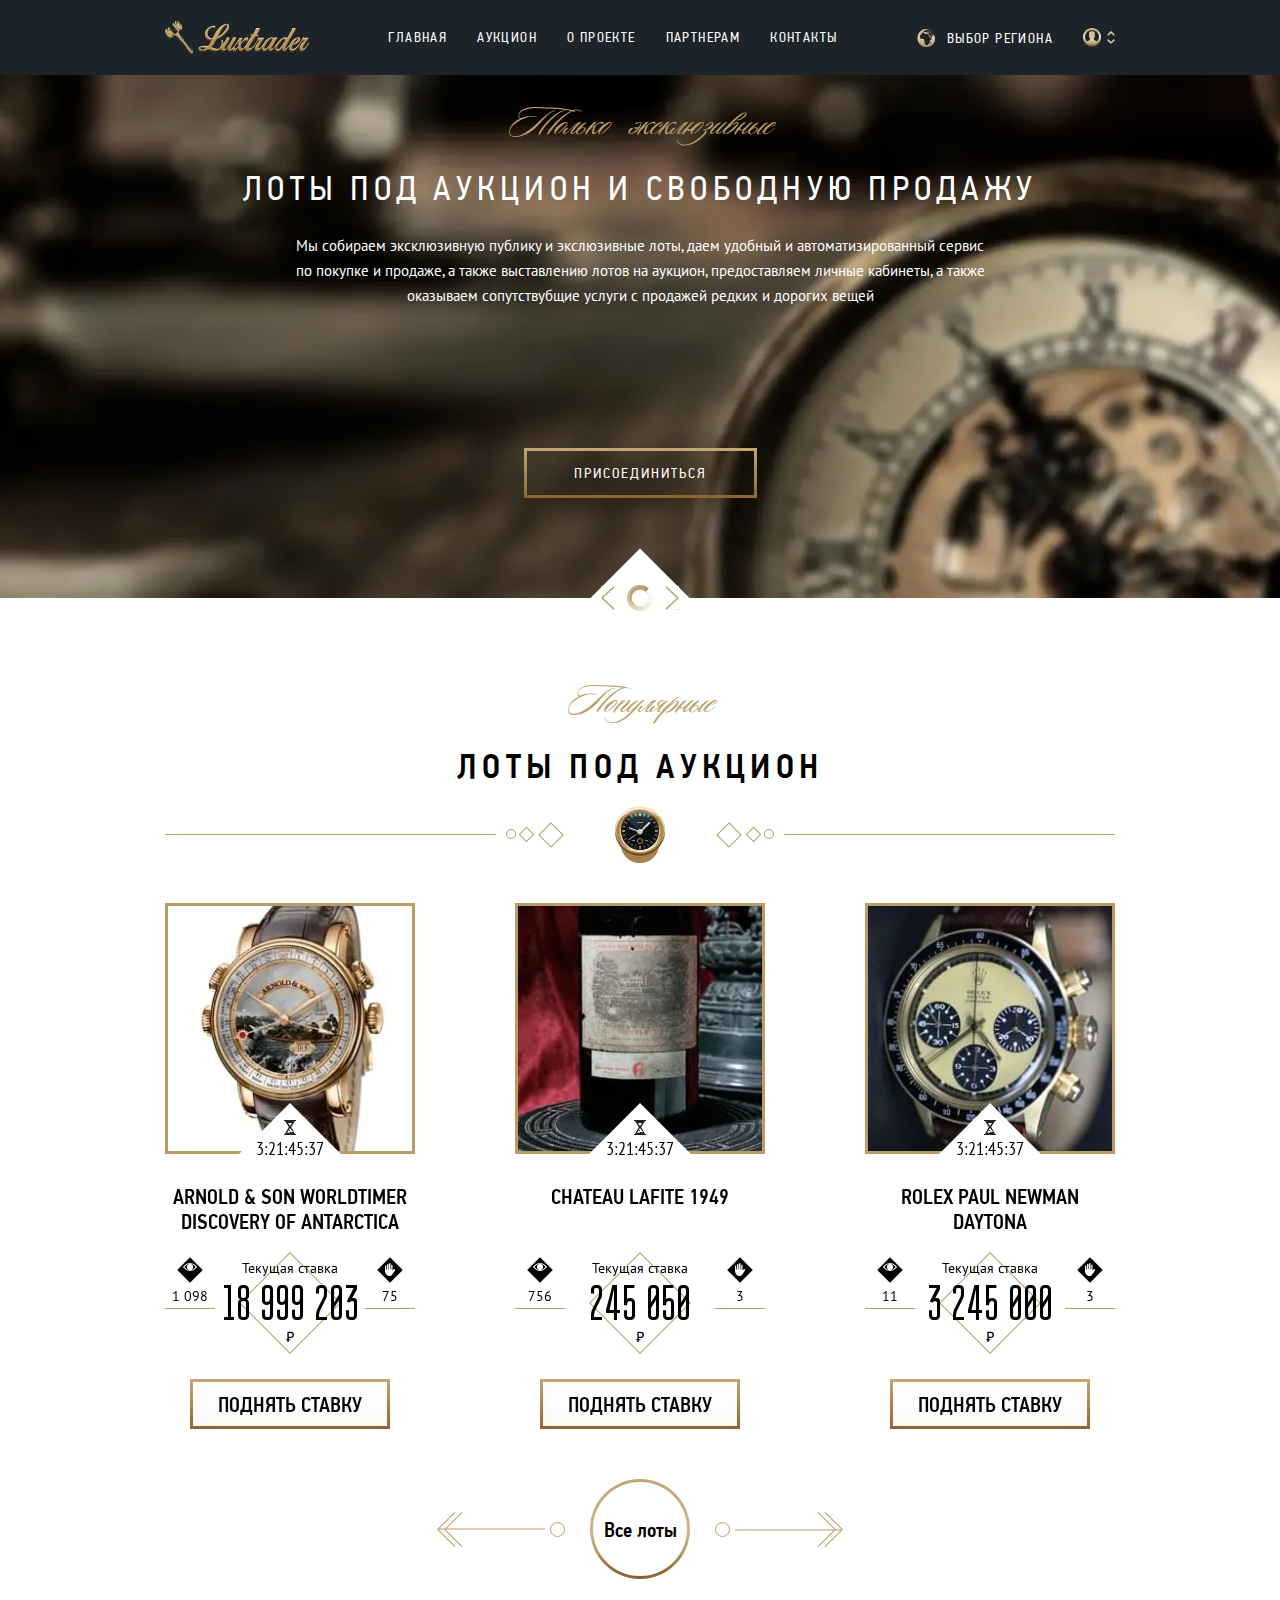
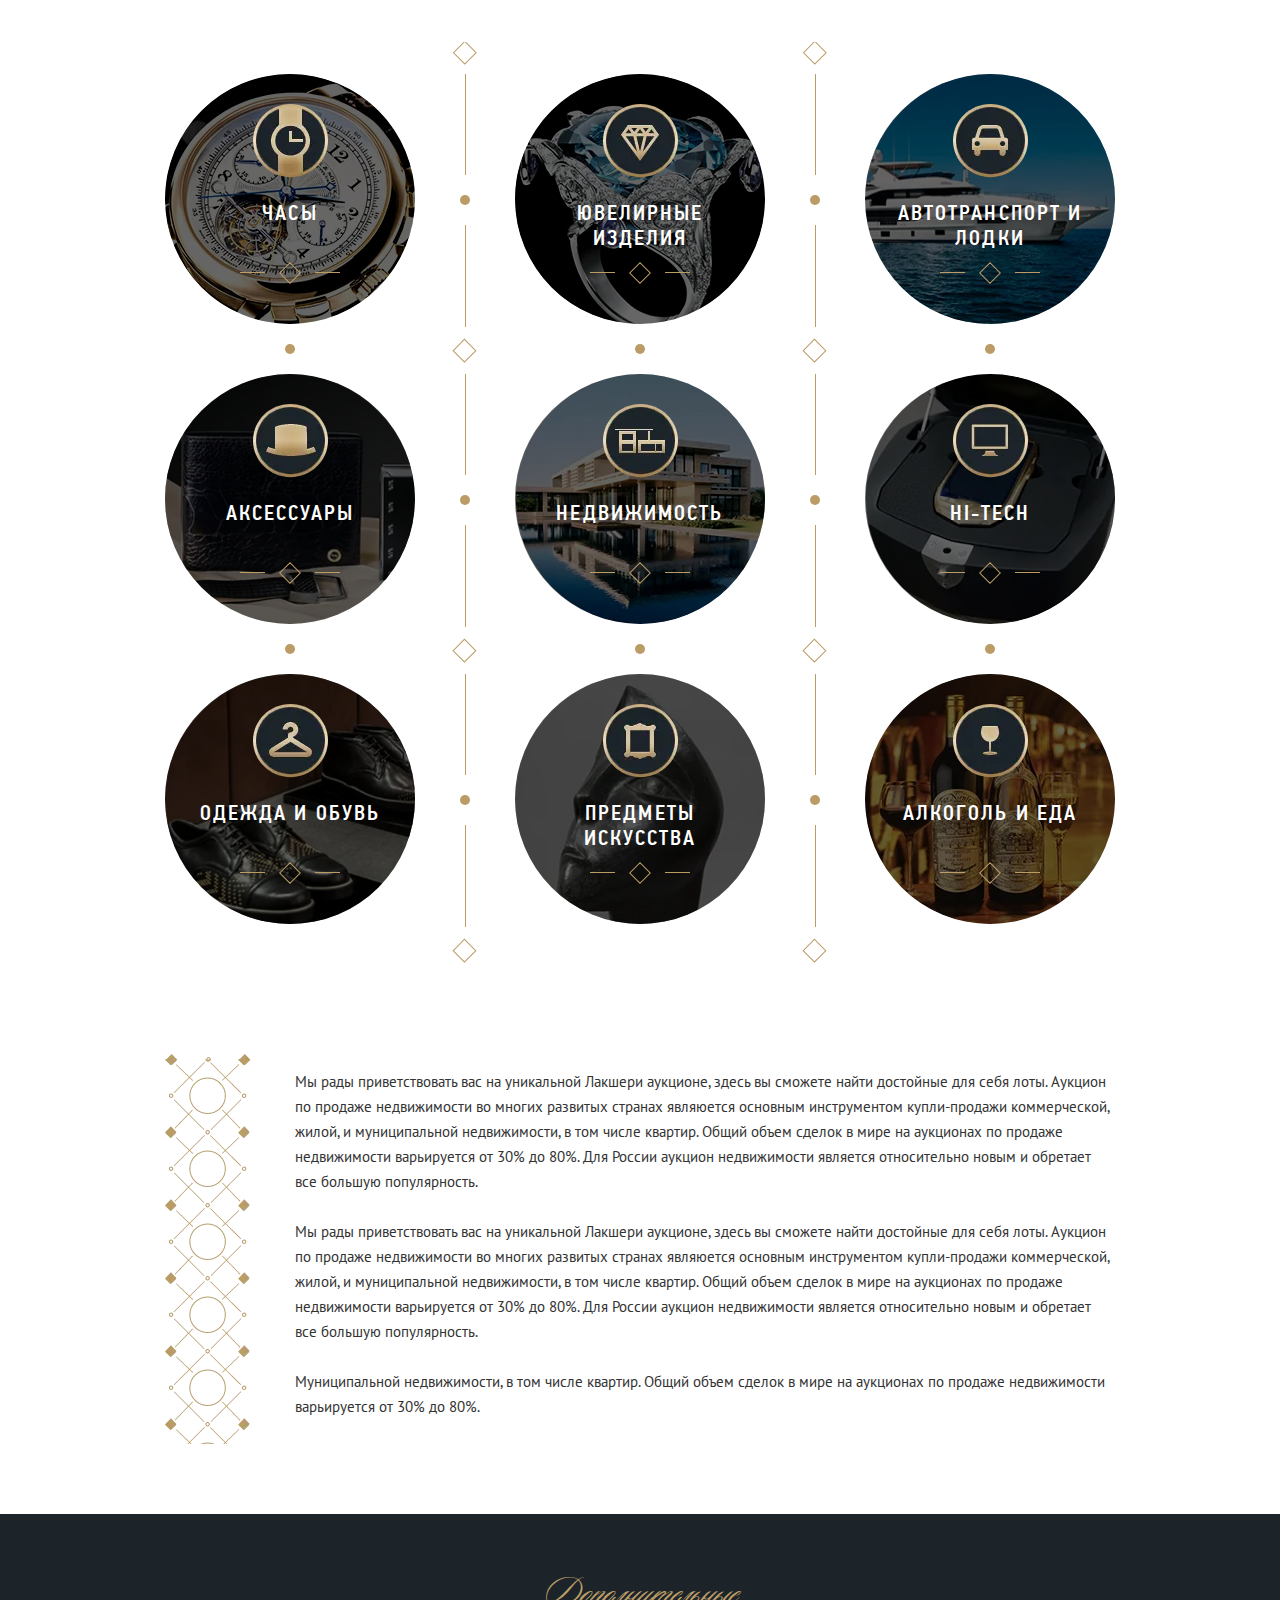
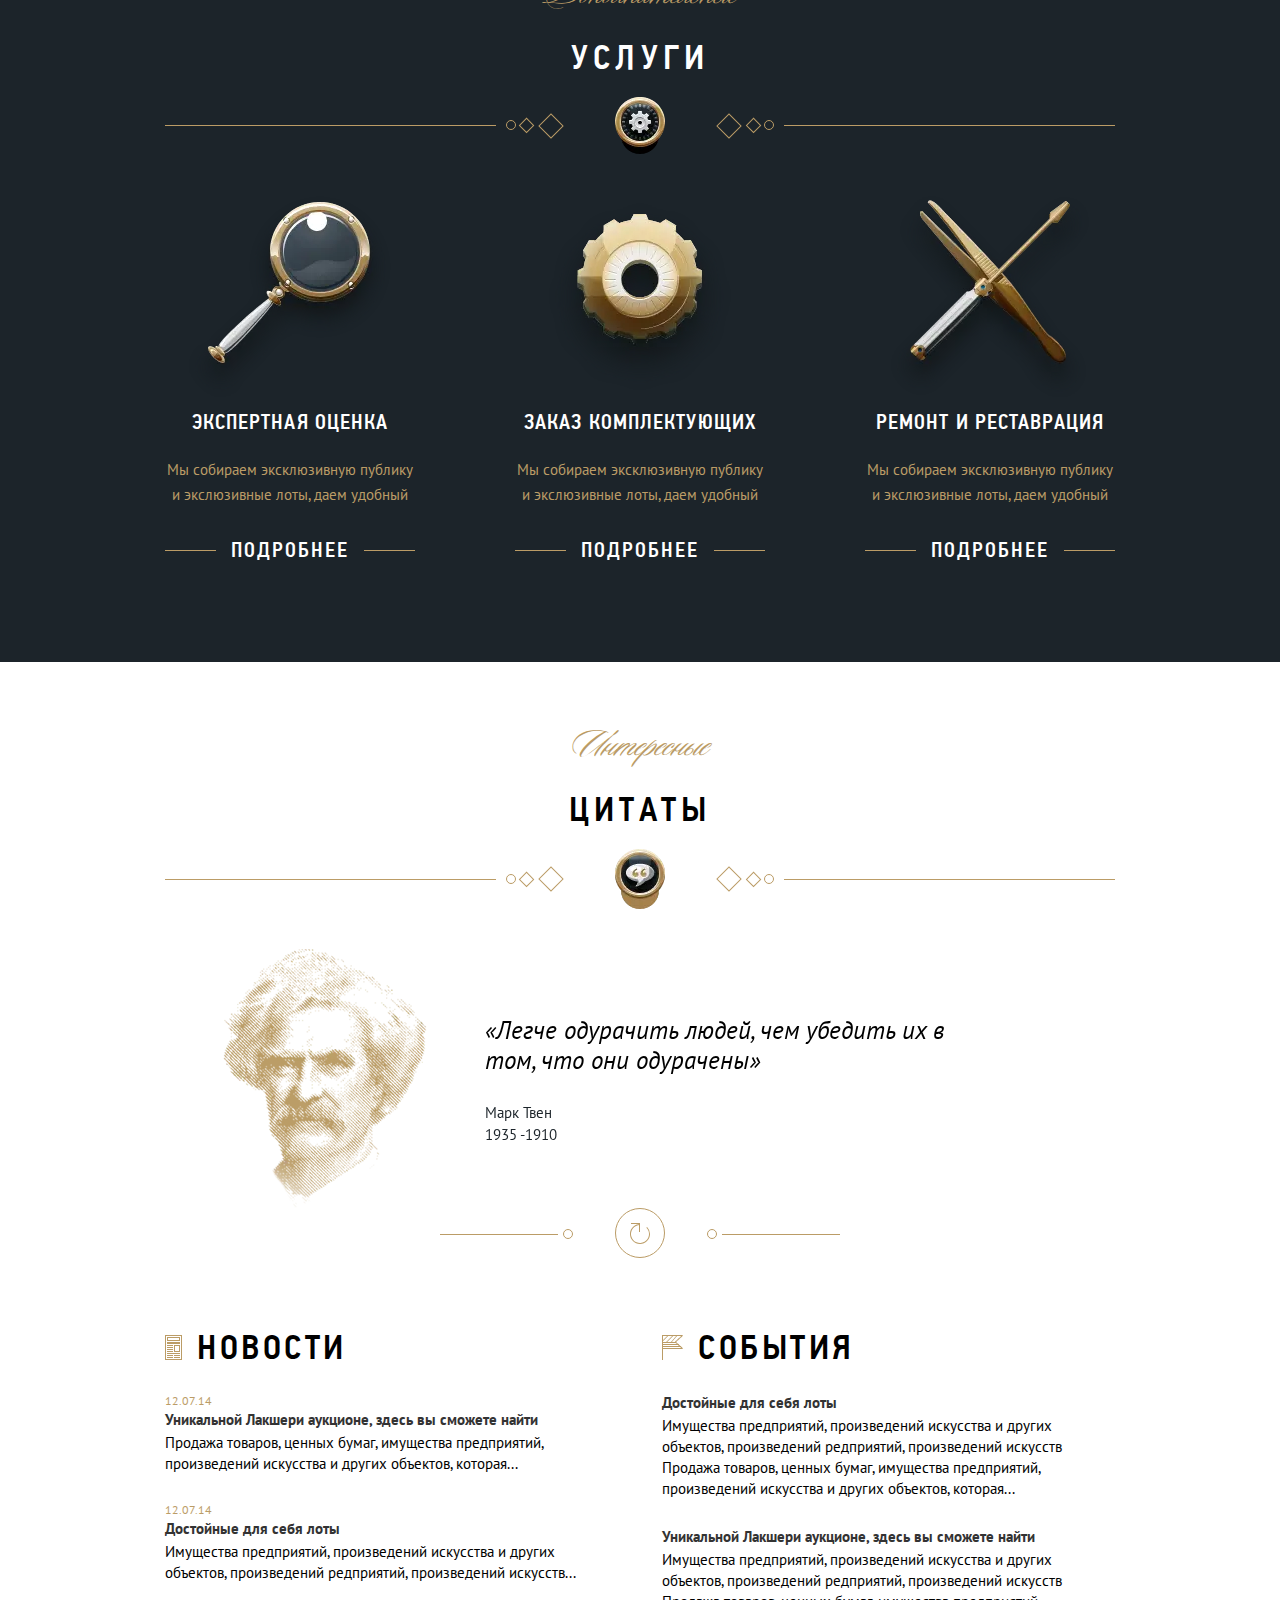
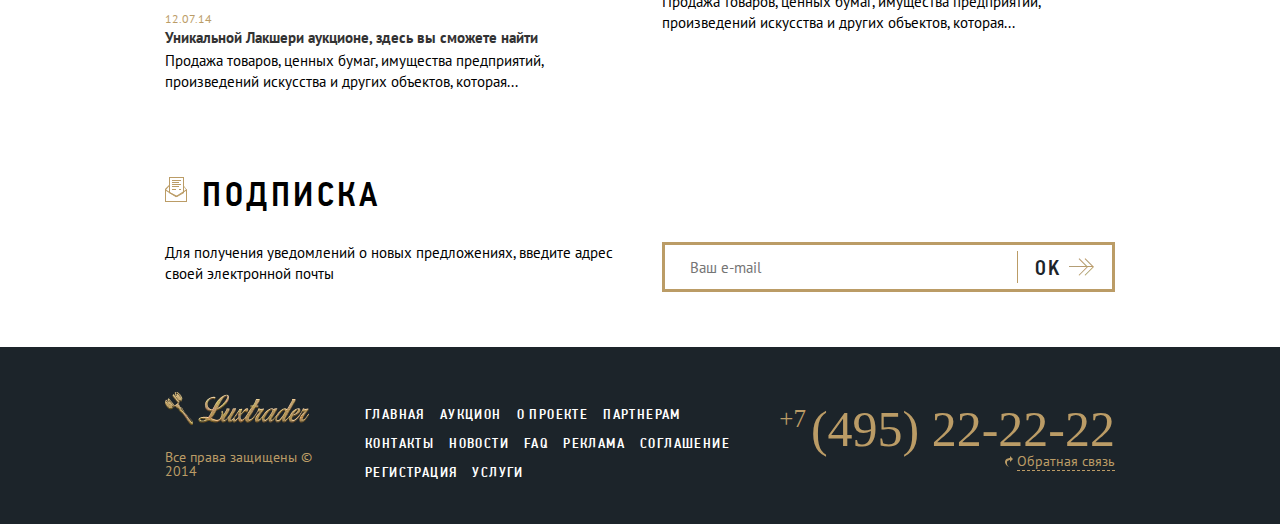
==== home.html @ 33281e50 "first commit" ====
<!DOCTYPE html>
<html lang="ru">

<head>
	<title>LuxTrader-my</title>
	<meta charset="UTF-8">
	<meta name="format-detection" content="telephone=no">
	<!-- <style>body{opacity: 0;}</style> -->
	<link rel="stylesheet" href="css/style.min.css?_v=20221019212742">
	<link rel="shortcut icon" href="favicon.ico">
	<!-- <meta name="robots" content="noindex, nofollow"> -->
	<meta name="viewport" content="width=device-width, initial-scale=1.0">
</head>

<body>
	<div class="wrapper">
		<header class="header">
			<div class="header__container">
				<!--? Заготовка под бургер-->
				<div class="icon-menu">
					<span></span>
					<span></span>
					<span></span>
				</div>
				<a href="#" class="header__logo">
					<picture><source srcset="img/logo.webp" type="image/webp"><img src="img/logo.png" alt="Logo"></picture>
				</a>
				<div class="header__menu menu">
					<!--? Оболочка меню, которая будет открываться по этому бургеру-->
					<nav class="menu__body">
						<ul class="menu__list">
							<li><a href="#page__gallery" data-goto-header data-goto=".page__gallery" class="menu__link ">Главная</a></li>
							<li><a href="#page__lots" data-goto-header data-goto=".page__lots" class="menu__link">Аукцион</a></li>
							<li><a href="#page__categories" data-goto-header data-goto=".page__categories" class="menu__link">О проекте</a></li>
							<li><a href="#page__services" data-goto-header data-goto=".page__services" class="menu__link">Партнерам</a></li>
							<li><a href="#page__quotes" data-goto-header data-goto=".page__quotes" class="menu__link">Контакты</a></li>
						</ul>
					</nav>
				</div>
				<div class="header__actions actions-header">
					<a data-da=".menu__body, 767" class="actions-header__region"><span>Выбор региона</span></a>
					<div class="actions-header__user user-header">
						<div class="user-header__icon"><picture><source srcset="img/icons/user.webp" type="image/webp"><img src="img/icons/user.png" alt="Иконка"></picture></div>
						<ul class="user-header__menu">
							<li>
								<a class="user-header__link user-header__link_1">Выбор региона</a>
							</li>
							<li>
								<a class="user-header__link user-header__link_2">Личный кабинет</a>
							</li>
							<li>
								<a class="user-header__link user-header__link_3">Мои ставки</a>
							</li>
							<li>
								<a class="user-header__link user-header__link_4">Мои лоты</a>
							</li>
						</ul>
					</div>
				</div>
			</div>
		</header>


		<main class="page">

			<section class="page__gallery gallery">
				<div class="gallery__slider swiper">
					<div class="gallery__wrapper swiper-wrapper">
						<div class="gallery__slide swiper-slide">
							<div class="swiper-slide__content">
								<div class="swiper-slide__container">
									<div class="swiper-slide__title title">
										<div class="title__item">Только эксклюзивные</div>
										<h2 class="title__main title__main_w title__main_regular">Лоты под аукцион и
											свободную продажу</h2>
									</div>
									<div class="swiper-slide__text">
										<p>
											Мы собираем эксклюзивную публику и экслюзивные лоты, даем удобный и
											автоматизированный сервис по покупке и продаже, а также выставлению
											лотов на аукцион, предоставляем личные кабинеты, а также оказываем
											сопутствубщие
											услуги с продажей редких и дорогих вещей
										</p>
									</div>
									<a href="" class="swiper-slide__btn btn"><span class="btn__body"><span>Присоединиться</span></span></a>
								</div>
							</div>
							<div class="swiper-slide__image -ibg">
								<picture><source srcset="img/main_slider/01.webp" type="image/webp"><img src="img/main_slider/01.jpg" alt=""></picture>
							</div>
						</div>
						<div class="gallery__slide swiper-slide">
							<div class="swiper-slide__content">
								<div class="swiper-slide__container">
									<div class="swiper-slide__title title">
										<div class="title__item">Только эксклюзивные</div>
										<div class="title__main title__main_w title__main_regular">Лоты под аукцион и
											свободную продажу</div>
									</div>
									<div class="swiper-slide__text">
										<p>
											Мы собираем эксклюзивную публику и экслюзивные лоты, даем удобный и
											автоматизированный сервис по покупке и продаже, а также выставлению
											лотов на аукцион, предоставляем личные кабинеты, а также оказываем
											сопутствубщие
											услуги с продажей редких и дорогих вещей
										</p>
										<p>
											Мы собираем эксклюзивную публику и экслюзивные лоты, даем удобный и
											автоматизированный сервис по покупке и продаже, а также выставлению
											лотов на аукцион, предоставляем личные кабинеты, а также оказываем
											сопутствубщие
											услуги с продажей редких и дорогих вещей
										</p>
									</div>
									<a href="" class="swiper-slide__btn btn"><span class="btn__body"><span>Присоединиться</span></span>
									</a>
								</div>
							</div>
							<div class="swiper-slide__image -ibg">
								<picture><source srcset="img/main_slider/01.webp" type="image/webp"><img src="img/main_slider/01.jpg" alt=""></picture>
							</div>
						</div>
					</div>
				</div>

				<div class="gallery__control control-gallery">
					<div class="control-gallery__arrow control-gallery__arrow_prev"></div>
					<div class="control-gallery__decor">
						<picture>
							<source srcset="img/icons/rotate.webp" type="image/webp">
							<img src="img/icons/rotate.png" alt="">
						</picture>
					</div>
					<div class="control-gallery__arrow control-gallery__arrow_next"></div>
				</div>
			</section>

			<!-- time 13:00  https://www.youtube.com/watch?v=j0dEldPxB1E&t=0s-->
			<section class="page__lots lots">
				<div class="lots__container">
					<div class="lots__header block-header">
						<div class="block-header__title title">
							<div class="title__item">Популярные</div>
							<h2 class="title__main">лоты Под аукцион</h2>
						</div>
						<div class="block-header__decor block-decor">
							<!--? все нижеследующее проще сделать картинками svg. Это как вариант  -->
							<div class="block-decor__items">
								<span></span>
							</div>
							<div class="block-decor__icon">
								<picture>
									<source srcset="img/block-header/01.webp" type="image/webp"><img src="img/block-header/01.png" alt="">
								</picture>
							</div>
							<div class="block-decor__items">
								<span></span>
							</div>
						</div>
					</div>
					<!--? подключение второго слайдера -->
					<!--? time 1:40:00 https://www.youtube.com/watch?v=j0dEldPxB1E&t=0s -->
					<div class="lots__slider slider-lots">
						<div class="slider-lots__slider swiper">
							<div class="slider-lots__wrapper swiper-wrapper">
								<div class="slider-lots__slide swiper-slide">
									<div class="lot">
										<div class="lot__header">
											<a href="#" class="lot__image-ibg">
												<picture><source srcset="img/lots/01.webp" type="image/webp"><img src="img/lots/01.jpg" alt="картинка лота"></picture>
											</a>
											<div class="lot__timer timer-lot">
												<div class="timer-lot__icon">
													<img src="img/icons/timer.svg" alt="песочные часы">
												</div>
												<div class="timer-lot__item">3:21:45:37</div>
											</div>
										</div>
										<a href="" class="lot__title">Arnold & Son Worldtimer discovery of
											antarctica</a>
										<div class="lot__info info-lot">
											<div class="info-lot__statistic">
												<div class="info-lot__icon">
													<picture><source srcset="img/icons/eye.webp" type="image/webp"><img src="img/icons/eye.png" alt="статистика посещений"></picture>
												</div>
												<div class="info-lot__value">1 098</div>
											</div>
											<div class="info-lot__current-bet current-bet-info-lot">
												<div class="current-bet-info-lot__label">Текущая ставка</div>
												<div class="current-bet-info-lot__value">18 999 203</div>
												<div class="current-bet-info-lot__currency">Ꝑ</div>
											</div>
											<div class="info-lot__statistic">
												<div class="info-lot__icon">
													<picture><source srcset="img/icons/hand.webp" type="image/webp"><img src="img/icons/hand.png" alt="статистика лайков"></picture>
												</div>
												<div class="info-lot__value">75</div>
											</div>
										</div>
										<a href="" class="lot__btn btn btn_big">
											<span class="btn__body"><span>ПОДНЯТЬ СТАВКУ</span></span>
										</a>
									</div>
								</div>
								<div class="slider-lots__slide swiper-slide">
									<div class="lot">
										<div class="lot__header">
											<a href="#" class="lot__image-ibg">
												<picture><source srcset="img/lots/02.webp" type="image/webp"><img src="img/lots/02.jpg" alt="картинка лота"></picture>
											</a>
											<div class="lot__timer timer-lot">
												<div class="timer-lot__icon">
													<img src="img/icons/timer.svg" alt="песочные часы">
												</div>
												<div class="timer-lot__item">3:21:45:37</div>
											</div>
										</div>
										<a href="" class="lot__title">Chateau Lafite 1949</a>
										<div class="lot__info info-lot">
											<div class="info-lot__statistic">
												<div class="info-lot__icon">
													<picture><source srcset="img/icons/eye.webp" type="image/webp"><img src="img/icons/eye.png" alt="статистика посещений"></picture>
												</div>
												<div class="info-lot__value">756</div>
											</div>
											<div class="info-lot__current-bet current-bet-info-lot">
												<div class="current-bet-info-lot__label">Текущая ставка</div>
												<div class="current-bet-info-lot__value">245 050</div>
												<div class="current-bet-info-lot__currency">Ꝑ</div>
											</div>
											<div class="info-lot__statistic">
												<div class="info-lot__icon">
													<picture><source srcset="img/icons/hand.webp" type="image/webp"><img src="img/icons/hand.png" alt="статистика лайков"></picture>
												</div>
												<div class="info-lot__value">3</div>
											</div>
										</div>
										<a href="" class="lot__btn btn btn_big">
											<span class="btn__body"><span>ПОДНЯТЬ СТАВКУ</span></span>
										</a>
									</div>
								</div>
								<div class="slider-lots__slide swiper-slide">
									<div class="lot">
										<div class="lot__header">
											<a href="#" class="lot__image-ibg">
												<picture><source srcset="img/lots/03.webp" type="image/webp"><img src="img/lots/03.jpg" alt="картинка лота"></picture>
											</a>
											<div class="lot__timer timer-lot">
												<div class="timer-lot__icon">
													<img src="img/icons/timer.svg" alt="песочные часы">
												</div>
												<div class="timer-lot__item">3:21:45:37</div>
											</div>
										</div>
										<a href="" class="lot__title">Rolex Paul Newman Daytona</a>
										<div class="lot__info info-lot">
											<div class="info-lot__statistic">
												<div class="info-lot__icon">
													<picture><source srcset="img/icons/eye.webp" type="image/webp"><img src="img/icons/eye.png" alt="статистика посещений"></picture>
												</div>
												<div class="info-lot__value">11</div>
											</div>
											<div class="info-lot__current-bet current-bet-info-lot">
												<div class="current-bet-info-lot__label">Текущая ставка</div>
												<div class="current-bet-info-lot__value">3 245 000</div>
												<div class="current-bet-info-lot__currency">Ꝑ</div>
											</div>
											<div class="info-lot__statistic">
												<div class="info-lot__icon">
													<picture><source srcset="img/icons/hand.webp" type="image/webp"><img src="img/icons/hand.png" alt="статистика лайков"></picture>
												</div>
												<div class="info-lot__value">3</div>
											</div>
										</div>
										<a href="" class="lot__btn btn btn_big">
											<span class="btn__body"><span>ПОДНЯТЬ СТАВКУ</span></span>
										</a>
									</div>
								</div>
							</div>
						</div>

						<div class="slider-lots__control control-slider-lots">
							<div class="control-slider-lots__arrow control-slider-lots__arrow_prev">
								<span></span>
							</div>
							<a href="" class="control-slider-lots__link">Все лоты</a>
							<div class="control-slider-lots__arrow control-slider-lots__arrow_next">
								<span></span>
							</div>
						</div>
					</div>
				</div>
			</section>

			<section class="page__categories categories">
				<div class="categories__items">
					<div class="categories__container">
						<div class="categories__row">
							<div class="categories__column">
								<div class="categories__item item">
									<a href="" class="item__link"></a>
									<div class="item__icon">
										<picture><source srcset="img/categories/icons/01.webp" type="image/webp"><img src="img/categories/icons/01.png" alt=""></picture>
									</div>
									<div class="item__title">Часы</div>
									<div class="item__deco">
										<img src="img/categories/decor_mini.svg" alt="">
									</div>
									<div class="item__bg-ibg">
										<picture><source srcset="img/categories/01.webp" type="image/webp"><img src="img/categories/01.png" alt=""></picture>
									</div>
								</div>
								<div class="categories__decor"><span></span></div>
							</div>
							<div class="categories__column">
								<div class="categories__item item">
									<a href="" class="item__link"></a>
									<div class="item__icon">
										<picture><source srcset="img/categories/icons/02.webp" type="image/webp"><img src="img/categories/icons/02.png" alt=""></picture>
									</div>
									<div class="item__title">Ювелирные Изделия</div>
									<div class="item__deco">
										<img src="img/categories/decor_mini.svg" alt="">
									</div>
									<div class="item__bg-ibg">
										<picture><source srcset="img/categories/02.webp" type="image/webp"><img src="img/categories/02.png" alt=""></picture>
									</div>
								</div>
								<div class="categories__decor"><span></span></div>
							</div>
							<div class="categories__column">
								<div class="categories__item item">
									<a href="" class="item__link"></a>
									<div class="item__icon">
										<picture><source srcset="img/categories/icons/03.webp" type="image/webp"><img src="img/categories/icons/03.png" alt=""></picture>
									</div>
									<div class="item__title">Автотранспорт и лодки</div>
									<div class="item__deco">
										<img src="img/categories/decor_mini.svg" alt="">
									</div>
									<div class="item__bg-ibg">
										<picture><source srcset="img/categories/03.webp" type="image/webp"><img src="img/categories/03.png" alt=""></picture>
									</div>
								</div>
								<div class="categories__decor"><span></span></div>
							</div>
							<div class="categories__column">
								<div class="categories__item item">
									<a href="" class="item__link"></a>
									<div class="item__icon">
										<picture><source srcset="img/categories/icons/04.webp" type="image/webp"><img src="img/categories/icons/04.png" alt=""></picture>
									</div>
									<div class="item__title">Аксессуары</div>
									<div class="item__deco">
										<img src="img/categories/decor_mini.svg" alt="">
									</div>
									<div class="item__bg-ibg">
										<picture><source srcset="img/categories/04.webp" type="image/webp"><img src="img/categories/04.png" alt=""></picture>
									</div>
								</div>
								<div class="categories__decor"><span></span></div>
							</div>
							<div class="categories__column">
								<div class="categories__item item">
									<a href="" class="item__link"></a>
									<div class="item__icon">
										<picture><source srcset="img/categories/icons/05.webp" type="image/webp"><img src="img/categories/icons/05.png" alt=""></picture>
									</div>
									<div class="item__title">Недвижимость</div>
									<div class="item__deco">
										<img src="img/categories/decor_mini.svg" alt="">
									</div>
									<div class="item__bg-ibg">
										<picture><source srcset="img/categories/05.webp" type="image/webp"><img src="img/categories/05.png" alt=""></picture>
									</div>
								</div>
								<div class="categories__decor"><span></span></div>
							</div>
							<div class="categories__column">
								<div class="categories__item item">
									<a href="" class="item__link"></a>
									<div class="item__icon">
										<picture><source srcset="img/categories/icons/06.webp" type="image/webp"><img src="img/categories/icons/06.png" alt=""></picture>
									</div>
									<div class="item__title">Hi-Tech</div>
									<div class="item__deco">
										<img src="img/categories/decor_mini.svg" alt="">
									</div>
									<div class="item__bg-ibg">
										<picture><source srcset="img/categories/06.webp" type="image/webp"><img src="img/categories/06.png" alt=""></picture>
									</div>
								</div>
								<div class="categories__decor"><span></span></div>
							</div>
							<div class="categories__column">
								<div class="categories__item item">
									<a href="" class="item__link"></a>
									<div class="item__icon">
										<picture><source srcset="img/categories/icons/07.webp" type="image/webp"><img src="img/categories/icons/07.png" alt=""></picture>
									</div>
									<div class="item__title">Одежда и обувь</div>
									<div class="item__deco">
										<img src="img/categories/decor_mini.svg" alt="">
									</div>
									<div class="item__bg-ibg">
										<picture><source srcset="img/categories/07.webp" type="image/webp"><img src="img/categories/07.png" alt=""></picture>
									</div>
								</div>
								<div class="categories__decor"><span></span></div>
							</div>
							<div class="categories__column">
								<div class="categories__item item">
									<a href="" class="item__link"></a>
									<div class="item__icon">
										<picture><source srcset="img/categories/icons/08.webp" type="image/webp"><img src="img/categories/icons/08.png" alt=""></picture>
									</div>
									<div class="item__title">Предметы искусства</div>
									<div class="item__deco">
										<img src="img/categories/decor_mini.svg" alt="">
									</div>
									<div class="item__bg-ibg">
										<picture><source srcset="img/categories/08.webp" type="image/webp"><img src="img/categories/08.png" alt=""></picture>
									</div>
								</div>
								<div class="categories__decor"><span></span></div>
							</div>
							<div class="categories__column">
								<div class="categories__item item">
									<a href="" class="item__link"></a>
									<div class="item__icon">
										<picture><source srcset="img/categories/icons/09.webp" type="image/webp"><img src="img/categories/icons/09.png" alt=""></picture>
									</div>
									<div class="item__title">Алкоголь и еда</div>
									<div class="item__deco">
										<img src="img/categories/decor_mini.svg" alt="">
									</div>
									<div class="item__bg-ibg">
										<picture><source srcset="img/categories/09.webp" type="image/webp"><img src="img/categories/09.png" alt=""></picture>
									</div>
								</div>
								<div class="categories__decor"><span></span></div>
							</div>
						</div>
					</div>
				</div>
				<div class="categories__text text-categories">
					<div class="text-categories__container">
						<div class="text-categories__body">
							<p>Мы рады приветствовать вас на уникальной Лакшери аукционе, здесь вы сможете найти
								достойные для себя лоты. Аукцион по продаже недвижимости во многих развитых странах
								являюется основным инструментом купли-продажи коммерческой, жилой, и муниципальной
								недвижимости, в том числе квартир. Общий объем сделок в мире на аукционах по продаже
								недвижимости варьируется от 30% до 80%. Для России аукцион недвижимости является
								относительно новым и обретает все большую популярность.</p>
							<p>Мы рады приветствовать вас на уникальной Лакшери аукционе, здесь вы сможете найти
								достойные для себя лоты. Аукцион по продаже недвижимости во многих развитых странах
								являюется основным инструментом купли-продажи коммерческой, жилой, и муниципальной
								недвижимости, в том числе квартир. Общий объем сделок в мире на аукционах по продаже
								недвижимости варьируется от 30% до 80%. Для России аукцион недвижимости является
								относительно новым и обретает все большую популярность.</p>
							<p>Муниципальной недвижимости, в том числе квартир. Общий объем сделок в мире на аукционах
								по продаже недвижимости варьируется от 30% до 80%.</p>


							<!-- <p>Мы рады приветствовать вас на уникальной Лакшери аукционе, здесь вы сможете найти
								достойные для себя лоты. Аукцион по продаже недвижимости во многих развитых странах
								являюется основным инструментом купли-продажи коммерческой, жилой, и муниципальной
								недвижимости, в том числе квартир. Общий объем сделок в мире на аукционах по продаже
								недвижимости варьируется от 30% до 80%. Для России аукцион недвижимости является
								относительно новым и обретает все большую популярность.</p>
							<p>Мы рады приветствовать вас на уникальной Лакшери аукционе, здесь вы сможете найти
								достойные для себя лоты. Аукцион по продаже недвижимости во многих развитых странах
								являюется основным инструментом купли-продажи коммерческой, жилой, и муниципальной
								недвижимости, в том числе квартир. Общий объем сделок в мире на аукционах по продаже
								недвижимости варьируется от 30% до 80%. Для России аукцион недвижимости является
								относительно новым и обретает все большую популярность.</p>
							<p>Муниципальной недвижимости, в том числе квартир. Общий объем сделок в мире на аукционах
								по продаже недвижимости варьируется от 30% до 80%.</p> -->
							<!-- 
							<p>Мы рады приветствовать вас на уникальной Лакшери аукционе, здесь вы сможете найти
								достойные для себя лоты. Аукцион по продаже недвижимости во многих развитых странах
								являюется основным инструментом купли-продажи коммерческой, жилой, и муниципальной
								недвижимости, в том числе квартир. Общий объем сделок в мире на аукционах по продаже
								недвижимости варьируется от 30% до 80%. Для России аукцион недвижимости является
								относительно новым и обретает все большую популярность.</p>
							<p>Мы рады приветствовать вас на уникальной Лакшери аукционе, здесь вы сможете найти
								достойные для себя лоты. Аукцион по продаже недвижимости во многих развитых странах
								являюется основным инструментом купли-продажи коммерческой, жилой, и муниципальной
								недвижимости, в том числе квартир. Общий объем сделок в мире на аукционах по продаже
								недвижимости варьируется от 30% до 80%. Для России аукцион недвижимости является
								относительно новым и обретает все большую популярность.</p>
							<p>Муниципальной недвижимости, в том числе квартир. Общий объем сделок в мире на аукционах
								по продаже недвижимости варьируется от 30% до 80%.</p>
							<p>Мы рады приветствовать вас на уникальной Лакшери аукционе, здесь вы сможете найти
								достойные для себя лоты. Аукцион по продаже недвижимости во многих развитых странах
								являюется основным инструментом купли-продажи коммерческой, жилой, и муниципальной
								недвижимости, в том числе квартир. Общий объем сделок в мире на аукционах по продаже
								недвижимости варьируется от 30% до 80%. Для России аукцион недвижимости является
								относительно новым и обретает все большую популярность.</p>
							<p>Мы рады приветствовать вас на уникальной Лакшери аукционе, здесь вы сможете найти
								достойные для себя лоты. Аукцион по продаже недвижимости во многих развитых странах
								являюется основным инструментом купли-продажи коммерческой, жилой, и муниципальной
								недвижимости, в том числе квартир. Общий объем сделок в мире на аукционах по продаже
								недвижимости варьируется от 30% до 80%. Для России аукцион недвижимости является
								относительно новым и обретает все большую популярность.</p>
							<p>Муниципальной недвижимости, в том числе квартир. Общий объем сделок в мире на аукционах
								по продаже недвижимости варьируется от 30% до 80%.</p> -->
						</div>
					</div>
				</div>
			</section>

			<section class="page__services services">
				<div class="services__container">
					<div class="services__header block-header">
						<div class="block-header__title title">
							<div class="title__item">Дополнительные</div>
							<h2 class="title__main title__main_w">услуги</h2>
						</div>
						<div class="block-header__decor block-decor">
							<div class="block-decor__items">
								<span></span>
							</div>
							<div class="block-decor__icon">
								<picture><source srcset="img/block-header/02.webp" type="image/webp"><img src="img/block-header/02.png" alt=""></picture>
							</div>
							<div class="block-decor__items">
								<span></span>
							</div>
						</div>
					</div>
					<div class="services__row">
						<div class="services__column">
							<div class="services__item service">
								<a href="" class="service__image">
									<picture><source srcset="img/services/01.webp" type="image/webp"><img src="img/services/01.png" alt=""></picture>
								</a>
								<a href="" class="service__title">Экспертная оценка</a>
								<div class="service__text">Мы собираем эксклюзивную публику и экслюзивные лоты, даем
									удобный</div>
								<a href="" class="service__btn"><span>Подробнее</span></a>
							</div>
						</div>
						<div class="services__column">
							<div class="services__item service">
								<a href="" class="service__image">
									<picture><source srcset="img/services/02.webp" type="image/webp"><img src="img/services/02.png" alt=""></picture>
								</a>
								<a href="" class="service__title">заказ комплектующих</a>
								<div class="service__text">Мы собираем эксклюзивную публику и экслюзивные лоты, даем
									удобный</div>
								<a href="" class="service__btn"><span>Подробнее</span></a>
							</div>
						</div>
						<div class="services__column">
							<div class="services__item service">
								<a href="" class="service__image">
									<picture><source srcset="img/services/03.webp" type="image/webp"><img src="img/services/03.png" alt=""></picture>
								</a>
								<a href="" class="service__title">ремонт и реставрациЯ</a>
								<div class="service__text">Мы собираем эксклюзивную публику и экслюзивные лоты, даем
									удобный</div>
								<a href="" class="service__btn"><span>Подробнее</span></a>
							</div>
						</div>
					</div>
				</div>
			</section>

			<section class="page__quotes quotes">
				<div class="quotes__container">
					<div class="services__header block-header">
						<div class="block-header__title title">
							<div class="title__item">Интересные</div>
							<h2 class="title__main">ЦитатЫ</h2>
						</div>
						<div class="block-header__decor block-decor">
							<div class="block-decor__items">
								<span></span>
							</div>
							<div class="block-decor__icon">
								<picture><source srcset="img/block-header/03.webp" type="image/webp"><img src="img/block-header/03.png" alt=""></picture>
							</div>
							<div class="block-decor__items">
								<span></span>
							</div>
						</div>
					</div>
					<div class="quotes__slider slider-quotes">
						<div class="slider-quotes__slider swiper">
							<div class="slider-quotes__wrapper swiper-wrapper">
								<div class="slider-quotes__slide swiper-slide">
									<div class="slider-quotes__image">
										<picture><source srcset="img/quotes/mark.webp" type="image/webp"><img src="img/quotes/mark.png" alt=""></picture>
									</div>
									<div class="slider-quotes__content">
										<div class="slider-quotes__title">«Легче одурачить людей, чем убедить их в том,
											что
											они одурачены»</div>
										<div class="slider-quotes__info">
											<p>Марк Твен</p>
											<p>1935 -1910</p>
										</div>
									</div>
								</div>
								<div class="slider-quotes__slide swiper-slide">
									<div class="slider-quotes__image">
										<picture><source srcset="img/quotes/mark.webp" type="image/webp"><img src="img/quotes/mark.png" alt=""></picture>
									</div>
									<div class="slider-quotes__content">
										<div class="slider-quotes__title">«Легче одурачить людей, чем убедить их в том,
											что
											они одурачены» «Легче одурачить людей, чем убедить их в том, что они
											одурачены»
										</div>
										<div class="slider-quotes__info">
											<p>Марк Твен</p>
											<p>1935 -1910</p>
										</div>
									</div>
								</div>
							</div>
						</div>
						<div class="slider-quotes__control control-slider-quotes">
							<div class="control-slider-quotes__decor"></div>
							<div class="control-slider-quotes__link">
								<div class="control-slider-quotes__circle"></div>
							</div>
							<div class="control-slider-quotes__decor"></div>
						</div>
					</div>
				</div>
			</section>

			<div class="page__info">
				<div class="info__container">
					<div class="info__row">
						<div class="info__column">
							<section class="info__block">
								<h3 class="info__title title-info">
									<span>
										<picture>
											<img src="img/icons/news.svg" alt="">
										</picture>
									</span>
									<span>Новости</span>
								</h3>
								<div class="info__content">
									<div class="info__item">
										<div class="info__date">12.07.14</div>
										<a href="" class="info__label">Уникальной Лакшери аукционе, здесь вы сможете
											найти</a>
										<div class="info__text">Продажа товаров, ценных бумаг, имущества предприятий,
											произведений искусства и других объектов, которая...</div>
									</div>
									<div class="info__item">
										<div class="info__date">12.07.14</div>
										<a href="" class="info__label">Достойные для себя лоты</a>
										<div class="info__text">Имущества предприятий, произведений искусства и других
											объектов, произведений редприятий, произведений искусств...</div>
									</div>
									<div class="info__item">
										<div class="info__date">12.07.14</div>
										<a href="" class="info__label">Уникальной Лакшери аукционе, здесь вы сможете
											найти</a>
										<div class="info__text">Продажа товаров, ценных бумаг, имущества предприятий,
											произведений искусства и других объектов, которая...</div>
									</div>
								</div>
							</section>
						</div>
						<div class="info__column">
							<section class="info__block">
								<h3 class="info__title title-info">
									<span>
										<picture>
											<img src="img/icons/flag.png" alt="">
										</picture>
									</span>
									<span>События</span>
								</h3>
								<div class="info__content">
									<div class="info__item">
										<a href="" class="info__label">Достойные для себя лоты</a>
										<div class="info__text">Имущества предприятий, произведений искусства и других
											объектов, произведений редприятий, произведений искусств Продажа товаров,
											ценных бумаг, имущества предприятий, произведений искусства и других
											объектов, которая...</div>
									</div>
									<div class="info__item">
										<a href="" class="info__label">Уникальной Лакшери аукционе, здесь вы сможете
											найти</a>
										<div class="info__text">Имущества предприятий, произведений искусства и других
											объектов, произведений редприятий, произведений искусств Продажа товаров,
											ценных бумаг, имущества предприятий, произведений искусства и других
											объектов, которая...</div>
									</div>
								</div>
							</section>
						</div>
						<div class="info__column">
							<div class="info__subscribe subscribe">
								<div class="subscribe__title title-info">
									<span>
										<img src="img/icons/subscribe.svg" alt="">
									</span>
									<span>Подписка</span>
								</div>
								<div class="subscribe__body">
									<div class="subscribe__column">
										<div class="subscribe__text">Для получения уведомлений о новых предложениях,
											введите адрес своей электронной почты</div>
									</div>
									<div class="subscribe__column">
										<form action="#" class="subscribe__form form-subscribe">
											<div class="form-subscribe__input">
												<input autocomplete="off" type="text" name="form[]" data-error="Ошибка" placeholder="Ваш e-mail" class="input _req _email">
											</div>
											<button type="submit" class="form-subscribe__button"><span>Ok</span></button>
										</form>
									</div>
								</div>
							</div>
						</div>
					</div>
				</div>
			</div>



		</main>
		<footer class="footer">
			<div class="footer__container">
				<div class="footer__column">
					<a href="" class="footer__logo">
						<picture><source srcset="img/logo.webp" type="image/webp"><img src="img/logo.png" alt=""></picture>
					</a>
					<div data-da=".footer__container,767" class="footer__info">Все права защищены © 2014</div>
				</div>
				<div class="footer__column footer__column_full">
					<nav class="footer__menu">
						<ul class="footer__list">
							<li><a href="" class="footer__link">Главная</a></li>
							<li><a href="" class="footer__link">Аукцион</a></li>
							<li><a href="" class="footer__link">О проекте</a></li>
							<li><a href="" class="footer__link">Партнерам</a></li>
							<li><a href="" class="footer__link">Контакты</a></li>
							<li><a href="" class="footer__link">Новости</a></li>
							<li><a href="" class="footer__link">FAQ</a></li>
							<li><a href="" class="footer__link">Реклама</a></li>
							<li><a href="" class="footer__link">Соглашение</a></li>
							<li><a href="" class="footer__link">Регистрация</a></li>
							<li><a href="" class="footer__link">Услуги</a></li>
						</ul>
					</nav>
				</div>
				<div class="footer__column">
					<div class="footer__contacts">
						<a href="tel:+7495222222" class="footer__phone"><small>+7</small>(495) 22-22-22</a>
						<a href="#" class="footer__callback"><span>Обратная связь</span></a>
					</div>
				</div>
			</div>
		</footer>
	</div>
	<!-- <div id="popup" aria-hidden="true" class="popup">
	<div class="popup__wrapper">
		<div class="popup__content">
			<button data-close type="button" class="popup__close">Закрыть</button>
			<div class="popup__text">
				Text
			</div>
		</div>
	</div>
</div> -->
	<script src="js/app.min.js?_v=20221019212742"></script>
</body>

</html>
---- css/style.min.css ----
@charset "UTF-8";@import url(https://fonts.googleapis.com/css?family=PT+Sans:regular,italic,700&display=swap&subset=cyrillic-ext);@import url(https://fonts.googleapis.com/css?family=PT+Sans+Narrow:regular&display=swap&subset=cyrillic-ext);@font-face{font-family:BravoRG;font-display:swap;src:url(../fonts/BravoRG.woff2) format("woff2"),url(../fonts/BravoRG.woff) format("woff");font-weight:400;font-style:normal}@font-face{font-family:Ceremonious;font-display:swap;src:url(../fonts/Ceremonious.woff2) format("woff2"),url(../fonts/Ceremonious.woff) format("woff");font-weight:400;font-style:normal}@font-face{font-family:PFDin;font-display:swap;src:url(../fonts/PFDin-regular.woff2) format("woff2"),url(../fonts/PFDin-regular.woff) format("woff");font-weight:400;font-style:normal}@font-face{font-family:PFDin;font-display:swap;src:url(../fonts/PFDin-medium.woff2) format("woff2"),url(../fonts/PFDin-medium.woff) format("woff");font-weight:500;font-style:normal}@font-face{font-family:Glen_Jan;font-display:swap;src:url(../fonts/Glen_Jan.woff2) format("woff2"),url(../fonts/Glen_Jan.woff) format("woff");font-weight:400;font-style:normal}@font-face{font-family:Harbell;font-display:swap;src:url(../fonts/Harbell.woff2) format("woff2"),url(../fonts/Harbell.woff) format("woff");font-weight:400;font-style:normal}@font-face{font-family:Rouble;font-display:swap;src:url(../fonts/Rouble.woff2) format("woff2"),url(../fonts/Rouble.woff) format("woff");font-weight:400;font-style:normal}*{padding:0;margin:0;border:0}*,:after,:before{-webkit-box-sizing:border-box;box-sizing:border-box}body,html{height:100%;min-width:320px}body{color:#000;line-height:1;font-family:"PT Sans";font-size:.875rem;-ms-text-size-adjust:100%;-moz-text-size-adjust:100%;-webkit-text-size-adjust:100%;-webkit-font-smoothing:antialiased;-moz-osx-font-smoothing:grayscale}button,input,textarea{font-family:"PT Sans";font-size:inherit}input::-ms-clear{display:none}button{cursor:pointer;color:inherit;background-color:inherit}a{color:inherit}a:link,a:visited{text-decoration:none}a:hover{text-decoration:none}ul li{list-style:none}img{vertical-align:top}h1,h2,h3,h4,h5,h6{font-weight:inherit;font-size:inherit}.lock body{overflow:hidden;-ms-touch-action:none;touch-action:none}.wrapper{min-height:100%;display:-webkit-box;display:-ms-flexbox;display:flex;-webkit-box-orient:vertical;-webkit-box-direction:normal;-ms-flex-direction:column;flex-direction:column;overflow:hidden}.wrapper>main{-webkit-box-flex:1;-ms-flex:1 1 auto;flex:1 1 auto}.wrapper>*{min-width:0}[class*=__container]{max-width:59.375rem;-webkit-box-sizing:content-box;box-sizing:content-box;margin:0 auto;padding:0 .625rem}.button{display:-webkit-inline-box;display:-ms-inline-flexbox;display:inline-flex;padding:0 0}.button._fw{width:100%}input[type=email],input[type=tel],input[type=text],textarea{-webkit-appearance:none;-moz-appearance:none;appearance:none}.input{border-radius:0!important;width:100%;color:#4f4f4f;font-size:.9375rem;height:100%;display:block;padding:0 1.5625rem}.input._form-focus{color:#000}.input._form-error{color:red;margin-bottom:.625rem}textarea.input{resize:none;padding:0 0}[class*=-ibg]{position:relative}[class*=-ibg] img{position:absolute;width:100%;height:100%;top:0;left:0;-o-object-fit:cover;object-fit:cover}[class*=-ibg_contain] img{-o-object-fit:contain;object-fit:contain}p:not(:last-child){margin-bottom:.625rem}.title{text-align:center}.title__item{font-family:Ceremonious;font-size:2.5rem;color:#bb9c66;margin-bottom:1.4375rem}.title__main{font-family:PFDin;font-size:2.1875rem;line-height:1.1428571429;text-transform:uppercase;letter-spacing:.328125rem;font-weight:500}@supports (font-size:clamp(1.75rem ,1.53125rem + 1.09375vw ,2.1875rem)){.title__main{font-size:clamp(1.75rem ,1.53125rem + 1.09375vw ,2.1875rem)}}@supports not (font-size:clamp(1.75rem ,1.53125rem + 1.09375vw ,2.1875rem)){.title__main{font-size:calc(1.75rem + .4375 * (100vw - 20rem)/ 40)}}.title__main_w{color:#fff}.title__main_regular{font-weight:400}.btn{position:relative;display:inline-block}.btn::after,.btn:before{position:absolute;left:0;height:.1875rem;width:100%;content:""}.btn::before{top:0;background-color:#c3a774}.btn::after{bottom:0;background-color:#8f6630}.btn__body::after,.btn__body::before{content:"";position:absolute;top:0;height:100%;width:.1875rem;background-image:-webkit-gradient(linear,left bottom,left top,from(#8f6630),to(#c3a774));background-image:-o-linear-gradient(bottom,#8f6630,#c3a774);background-image:linear-gradient(to top,#8f6630,#c3a774)}.btn__body::before{left:0}.btn__body::after{right:0}.btn__body span{min-height:3.125rem;color:#fff;font-size:.9375rem;font-family:PFDin;letter-spacing:.125rem;text-transform:uppercase;display:-webkit-box;display:-ms-flexbox;display:flex;-webkit-box-pack:center;-ms-flex-pack:center;justify-content:center;-webkit-box-align:center;-ms-flex-align:center;align-items:center;padding:0 3.125rem;position:relative}.btn__body span::after{content:"";height:3.125rem;-webkit-transition:all .5s ease 0s;-o-transition:all .5s ease 0s;transition:all .5s ease 0s;opacity:.06;background-image:-webkit-gradient(linear,left bottom,left top,from(#bb9c66),to(rgba(187,156,102,0)));background-image:-o-linear-gradient(bottom,#bb9c66 0,rgba(187,156,102,0) 100%);background-image:linear-gradient(to top,#bb9c66 0,rgba(187,156,102,0) 100%);top:0;left:0;position:absolute;width:100%}.btn_big .btn__body span{font-size:1.3125rem;color:#000;letter-spacing:0;padding:0 .625rem;font-weight:500}.btn._fw{width:100%}.block-header__title{margin:0 0 1.25rem 0}.block-decor{display:-webkit-box;display:-ms-flexbox;display:flex;-webkit-box-align:center;-ms-flex-align:center;align-items:center}.block-decor__items{-webkit-box-flex:1;-ms-flex:1 1 auto;flex:1 1 auto;display:-webkit-box;display:-ms-flexbox;display:flex;-webkit-box-align:center;-ms-flex-align:center;align-items:center}.block-decor__items::before{content:"";height:.0625rem;width:100%;-webkit-box-flex:1;-ms-flex:1 1 auto;flex:1 1 auto;background-color:#bb9c66}.block-decor__items::after{content:"";height:calc(1.5625rem * .72);width:calc(1.5625rem * .72);-webkit-box-flex:0;-ms-flex:0 0 18px;flex:0 0 18px;-webkit-transform:rotate(-45deg);-ms-transform:rotate(-45deg);transform:rotate(-45deg);border:.0625rem solid #bb9c66;margin:0 .3125rem 0 .3125rem}.block-decor__items span{display:-webkit-box;display:-ms-flexbox;display:flex;-webkit-box-align:center;-ms-flex-align:center;align-items:center;margin:0 .3125rem}.block-decor__items span::before{content:"";height:.625rem;width:.625rem;-webkit-box-flex:0;-ms-flex:0 0 .625rem;flex:0 0 .625rem;border-radius:50%;border:.0625rem solid #bb9c66;margin:0 .3125rem}.block-decor__items span::after{content:"";height:calc(.9375rem * .72);width:calc(.9375rem * .72);-webkit-box-flex:0;-ms-flex:0 0 10.8px;flex:0 0 10.8px;border:.0625rem solid #bb9c66;-webkit-transform:rotate(-45deg);-ms-transform:rotate(-45deg);transform:rotate(-45deg)}.block-decor__items:last-child{-webkit-box-orient:horizontal;-webkit-box-direction:reverse;-ms-flex-direction:row-reverse;flex-direction:row-reverse}.block-decor__items:last-child span{-webkit-box-orient:horizontal;-webkit-box-direction:reverse;-ms-flex-direction:row-reverse;flex-direction:row-reverse}.block-decor__icon{text-align:center;-webkit-box-flex:0;-ms-flex:0 0 9.375rem;flex:0 0 9.375rem}.block-decor__icon img{max-width:4.375rem}.lot{display:-webkit-box;display:-ms-flexbox;display:flex;-webkit-box-orient:vertical;-webkit-box-direction:normal;-ms-flex-direction:column;flex-direction:column;height:100%;text-align:center}.lot__header{text-align:center;margin-bottom:1.875rem;position:relative}.lot__image-ibg{display:block;border:.1875rem solid #bb9c66;padding:0 0 98% 0}.lot__title{line-height:1.1904761905;font-weight:500;color:#000;font-family:PFDin;text-transform:uppercase;-webkit-box-flex:1;-ms-flex:1 1 auto;flex:1 1 auto;z-index:2;margin:0 0 1.6875rem 0}@supports (font-size:clamp(1.125rem ,1.03125rem + 0.46875vw ,1.3125rem)){.lot__title{font-size:clamp(1.125rem ,1.03125rem + .46875vw ,1.3125rem)}}@supports not (font-size:clamp(1.125rem ,1.03125rem + 0.46875vw ,1.3125rem)){.lot__title{font-size:calc(1.125rem + .1875 * (100vw - 20rem)/ 40)}}.lot__btn{margin:0 1.5625rem}.timer-lot{position:relative;-webkit-transform:translate(-50%,50%);-ms-transform:translate(-50%,50%);transform:translate(-50%,50%);width:4.5rem;height:4.5rem;display:-webkit-inline-box;display:-ms-inline-flexbox;display:inline-flex;-webkit-box-align:center;-ms-flex-align:center;align-items:center;-webkit-box-orient:vertical;-webkit-box-direction:normal;-ms-flex-direction:column;flex-direction:column;padding-top:.125rem;position:absolute;left:50%;bottom:0}.timer-lot div{position:relative;z-index:2}.timer-lot::before{content:"";background-color:#fff;width:100%;height:100%;position:absolute;top:0;left:0;-webkit-transform:rotate(-45deg);-ms-transform:rotate(-45deg);transform:rotate(-45deg)}.timer-lot__icon{margin-bottom:.3125rem}.timer-lot__item{font-family:"PT Sans Narrow";font-size:1.125rem}.info-lot{display:-webkit-box;display:-ms-flexbox;display:flex;-webkit-box-pack:center;-ms-flex-pack:center;justify-content:center;margin-bottom:2.1875rem}.info-lot__statistic{-webkit-box-flex:0;-ms-flex:0 0 3.125rem;flex:0 0 3.125rem;display:-webkit-box;display:-ms-flexbox;display:flex;-webkit-box-orient:vertical;-webkit-box-direction:normal;-ms-flex-direction:column;flex-direction:column;-webkit-box-align:center;-ms-flex-align:center;align-items:center}.info-lot__icon{width:1.125rem;height:1.125rem;display:-webkit-box;display:-ms-flexbox;display:flex;-webkit-box-pack:center;-ms-flex-pack:center;justify-content:center;-webkit-box-align:center;-ms-flex-align:center;align-items:center;position:relative;margin-bottom:.625rem}.info-lot__icon img{position:relative;z-index:2}.info-lot__icon::after{content:"";width:100%;height:100%;position:absolute;-webkit-transform:rotate(-45deg);-ms-transform:rotate(-45deg);transform:rotate(-45deg);background-color:#000}.info-lot__value{font-size:.875rem;padding-bottom:.3125rem;width:3.125rem;border-bottom:.0625rem solid #bb9c66}.info-lot__current-bet{-webkit-box-flex:1;-ms-flex:1 1 auto;flex:1 1 auto}.current-bet-info-lot{padding:0 .3125rem;position:relative}.current-bet-info-lot::after{content:"";position:absolute;width:4.5rem;height:4.5rem;top:50%;left:50%;-webkit-transform:translate(-50%,-50%) rotate(-45deg);-ms-transform:translate(-50%,-50%) rotate(-45deg);transform:translate(-50%,-50%) rotate(-45deg);border:1px solid #bb9c66;z-index:-1}.current-bet-info-lot div{position:relative;z-index:2}.current-bet-info-lot__label{margin-bottom:.3125rem}.current-bet-info-lot__value{font-family:BravoRG;white-space:nowrap}@supports (font-size:clamp(2.1875rem ,1.71875rem + 2.34375vw ,3.125rem)){.current-bet-info-lot__value{font-size:clamp(2.1875rem ,1.71875rem + 2.34375vw ,3.125rem)}}@supports not (font-size:clamp(2.1875rem ,1.71875rem + 2.34375vw ,3.125rem)){.current-bet-info-lot__value{font-size:calc(2.1875rem + .9375 * (100vw - 20rem)/ 40)}}.item{position:relative;padding:1.875rem 1.875rem 2.5rem 1.875rem;text-align:center;height:15.625rem;width:15.625rem;border-radius:50%;overflow:hidden;display:-webkit-box;display:-ms-flexbox;display:flex;-webkit-box-orient:vertical;-webkit-box-direction:normal;-ms-flex-direction:column;flex-direction:column;-webkit-box-align:center;-ms-flex-align:center;align-items:center}.item__link{position:absolute;width:100%;height:100%;top:0;left:0;z-index:5;border-radius:50%;overflow:hidden}.item__icon{position:relative;z-index:2;margin:0 0 1.375rem 0}.item__title{letter-spacing:2.1px;position:relative;z-index:2;color:#fff;font-size:1.3125rem;line-height:1.1904761905;font-weight:500;text-transform:uppercase;font-family:PFDin;-webkit-box-flex:1;-ms-flex:1 1 auto;flex:1 1 auto;text-align:center}.item__deco{text-align:center;position:relative;z-index:2}.item__bg-ibg{position:absolute;width:100%;height:100%;top:0;left:0;-webkit-transition:-webkit-transform .8s ease 0s;transition:-webkit-transform .8s ease 0s;-o-transition:transform .8s ease 0s;transition:transform .8s ease 0s;transition:transform .8s ease 0s,-webkit-transform .8s ease 0s}.item__bg-ibg::after{content:"";position:absolute;width:100%;height:100%;top:0;left:0;background-color:rgba(0,0,0,.6)}.service{text-align:center;display:-webkit-box;display:-ms-flexbox;display:flex;-webkit-box-orient:vertical;-webkit-box-direction:normal;-ms-flex-direction:column;flex-direction:column;height:100%}.service__image{height:12.8125rem;display:-webkit-box;display:-ms-flexbox;display:flex;-webkit-box-pack:center;-ms-flex-pack:center;justify-content:center;-webkit-box-align:center;-ms-flex-align:center;align-items:center;margin-bottom:.625rem}.service__title{font-family:PFDin;font-size:1.3125rem;line-height:1.1904761905;font-weight:500;text-transform:uppercase;letter-spacing:1.1px;color:#fff;-webkit-box-flex:1;-ms-flex:1 1 auto;flex:1 1 auto}.service__text{font-size:.9375rem;line-height:1.6666666667;color:#bb9c66;margin-top:1.4375rem;max-height:3.125rem;overflow:hidden}.service__btn{font-family:PFDin;font-size:1.3125rem;line-height:1.1904761905;font-weight:500;text-transform:uppercase;letter-spacing:.1em;color:#fff;text-align:center;position:relative;margin-top:1.875rem}.service__btn::before{content:"";position:absolute;background-color:#bb9c66;height:.0625rem;width:100%;top:50%;left:0}.service__btn span{background-color:#1c242a;position:relative;z-index:2;padding:0 .9375rem}.title-info{display:-webkit-box;display:-ms-flexbox;display:flex;-webkit-box-align:center;-ms-flex-align:center;align-items:center;font-size:2.1875rem;font-family:PFDin;font-weight:500;letter-spacing:.21875rem;text-transform:uppercase;margin-bottom:1.875rem}.title-info span:first-child{margin:0 .9375rem 0 0}.title-info span:first-child picture{display:-webkit-box;display:-ms-flexbox;display:flex;-webkit-box-pack:center;-ms-flex-pack:center;justify-content:center;-webkit-box-align:center;-ms-flex-align:center;align-items:center}.none{display:none}.header{background-color:#1c242a;position:fixed;width:100%;top:0;left:0;z-index:50}.header__container{position:relative;display:-webkit-box;display:-ms-flexbox;display:flex;-webkit-box-align:center;-ms-flex-align:center;align-items:center;height:4.6875rem}.header__logo{position:relative;z-index:2;width:9rem}.menu{-webkit-box-flex:1;-ms-flex:1 1 auto;flex:1 1 auto}@supports (padding-left:clamp(0.625rem ,0.0000000625rem + 3.125vw ,1.875rem)){.menu{padding-left:clamp(.625rem ,.0000000625rem + 3.125vw ,1.875rem)}}@supports not (padding-left:clamp(0.625rem ,0.0000000625rem + 3.125vw ,1.875rem)){.menu{padding-left:calc(.625rem + 1.25 * (100vw - 20rem)/ 40)}}.menu__list{display:-webkit-box;display:-ms-flexbox;display:flex;-webkit-box-pack:center;-ms-flex-pack:center;justify-content:center}.menu__list li{margin:0 .9375rem}.actions-header__region,.menu__link{font-family:PFDin;font-size:.875rem;line-height:1.5;text-transform:uppercase;letter-spacing:.1em;color:#fff}.actions-header{display:-webkit-box;display:-ms-flexbox;display:flex;-webkit-box-align:center;-ms-flex-align:center;align-items:center;padding:0 0 0 1.875rem}.no-webp .actions-header__region{background:url(../img/icons/globe.png) left no-repeat}.actions-header__region{position:relative;z-index:2;padding:0 0 0 1.875rem;line-height:1.125rem;min-width:1.125rem;min-height:1.125rem}.actions-header__user{margin:0 0 0 1.875rem}.user-header__icon{position:relative;z-index:2;cursor:pointer}.user-header__menu{opacity:0;visibility:hidden;-webkit-transition:all .3s ease 0s;-o-transition:all .3s ease 0s;transition:all .3s ease 0s;top:5.5rem;right:0;position:absolute;background:#1c242a;padding:1.25rem;min-width:11rem}.user-header__menu li{margin:0 0 .5rem 0}.user-header__menu li:last-child{margin:0}.user-header__menu._active{top:4.875rem;opacity:1;visibility:visible}.user-header__link{color:#fff;padding:0 0 0 1.875rem;display:inline-block;line-height:1.125rem}.no-webp .user-header__link_1{background:url(../img/icons/menu/01.png) 1px center no-repeat}.no-webp .user-header__link_2{background:url(../img/icons/menu/02.png) left center no-repeat}.no-webp .user-header__link_3{background:url(../img/icons/menu/03.png) 4px center no-repeat}.no-webp .user-header__link_4{background:url(../img/icons/menu/04.png) left center no-repeat}.footer{padding:2.8125rem 0;background-color:#1c242a}@supports (padding-top:clamp(2.1875rem ,1.875rem + 1.5625vw ,2.8125rem)){.footer{padding-top:clamp(2.1875rem ,1.875rem + 1.5625vw ,2.8125rem)}}@supports not (padding-top:clamp(2.1875rem ,1.875rem + 1.5625vw ,2.8125rem)){.footer{padding-top:calc(2.1875rem + .625 * (100vw - 20rem)/ 40)}}@supports (padding-bottom:clamp(1.875rem ,1.40625rem + 2.34375vw ,2.8125rem)){.footer{padding-bottom:clamp(1.875rem ,1.40625rem + 2.34375vw ,2.8125rem)}}@supports not (padding-bottom:clamp(1.875rem ,1.40625rem + 2.34375vw ,2.8125rem)){.footer{padding-bottom:calc(1.875rem + .9375 * (100vw - 20rem)/ 40)}}.footer__container{display:-webkit-box;display:-ms-flexbox;display:flex}.footer__column:first-child{-webkit-box-flex:0;-ms-flex:0 0 11.25rem;flex:0 0 11.25rem}.footer__column_full{-webkit-box-flex:1;-ms-flex:1 1 auto;flex:1 1 auto}.footer__logo{display:inline-block;margin-bottom:1.5625rem}.footer__info{color:#bb9c66}.footer__menu{padding:0 1.25rem}.footer__list{display:-webkit-box;display:-ms-flexbox;display:flex;-ms-flex-wrap:wrap;flex-wrap:wrap}.footer__list li{margin:.9375rem .9375rem 0 0}.footer__link{font-family:PFDin;font-size:.875rem;font-weight:500;color:#fff;text-transform:uppercase;letter-spacing:.0875rem}.footer__link:hover{text-decoration:underline}.footer__contacts{padding-top:.75rem;text-align:right;display:-webkit-box;display:-ms-flexbox;display:flex;-webkit-box-orient:vertical;-webkit-box-direction:normal;-ms-flex-direction:column;flex-direction:column;-webkit-box-align:end;-ms-flex-align:end;align-items:flex-end}.footer__phone{white-space:nowrap;display:-webkit-box;display:-ms-flexbox;display:flex;-webkit-box-align:start;-ms-flex-align:start;align-items:flex-start;color:#bb9c66;font-family:BravoRGRegular;font-size:3.125rem;text-transform:uppercase}@supports (font-size:clamp(2.1875rem ,1.71875rem + 2.34375vw ,3.125rem)){.footer__phone{font-size:clamp(2.1875rem ,1.71875rem + 2.34375vw ,3.125rem)}}@supports not (font-size:clamp(2.1875rem ,1.71875rem + 2.34375vw ,3.125rem)){.footer__phone{font-size:calc(2.1875rem + .9375 * (100vw - 20rem)/ 40)}}.footer__phone small{margin:.125rem .3125rem 0 0;font-size:1.5625rem}.footer__callback{color:#bb9c66;background:url(../img/icons/callback.svg) left no-repeat;padding:0 0 0 .75rem}.footer__callback span{border-bottom:1px dashed}.page{-webkit-box-flex:1;-ms-flex:1 1 auto;flex:1 1 auto;padding-top:4.6875rem}.gallery{position:relative}.gallery .swiper-wrapper{-webkit-box-align:stretch;-ms-flex-align:stretch;align-items:stretch}.gallery__control{position:absolute;z-index:2;left:50%;bottom:0;width:6.25rem;height:6.25rem;-webkit-transform:translate(-50%,50%);-ms-transform:translate(-50%,50%);transform:translate(-50%,50%);display:-webkit-box;display:-ms-flexbox;display:flex;-webkit-box-pack:center;-ms-flex-pack:center;justify-content:center;-webkit-box-align:center;-ms-flex-align:center;align-items:center}.gallery__control::after{content:"";background-color:#fff;position:absolute;width:70%;height:70%;top:50%;left:50%;-webkit-transform:translate(-50%,-50%) rotate(-45deg);-ms-transform:translate(-50%,-50%) rotate(-45deg);transform:translate(-50%,-50%) rotate(-45deg)}.swiper-slide{text-align:center;padding:1.875rem 0 6.25rem 0;position:relative}.swiper-slide__content{position:relative;z-index:2;height:100%}.swiper-slide__container{height:100%;display:-webkit-box;display:-ms-flexbox;display:flex;-webkit-box-orient:vertical;-webkit-box-direction:normal;-ms-flex-direction:column;flex-direction:column;-webkit-box-align:center;-ms-flex-align:center;align-items:center}.swiper-slide__image{position:absolute;width:100%;height:100%;top:0;left:0}.swiper-slide__text{max-width:43.75rem;margin:1.5625rem auto 0 auto;font-size:.9375rem;line-height:1.6666666667;color:#fff;-webkit-box-flex:1;-ms-flex:1 1 auto;flex:1 1 auto}.swiper-slide__btn{margin:3.4375rem 0 0 0}.no-webp .control-gallery__arrow{background:url(../img/icons/sl-arrow.png) 0 0 no-repeat}.control-gallery__arrow{position:relative;z-index:2;width:.875rem;height:1.5rem;cursor:pointer}.control-gallery__arrow_next{-webkit-transform:rotate(-180deg);-ms-transform:rotate(-180deg);transform:rotate(-180deg)}.control-gallery__decor{position:relative;z-index:2;margin:0 .75rem;-webkit-animation:rotate 8s infinite linear;animation:rotate 8s infinite linear}@-webkit-keyframes rotate{100%{-webkit-transform:rotate(360deg);transform:rotate(360deg)}}@keyframes rotate{100%{-webkit-transform:rotate(360deg);transform:rotate(360deg)}}.lots{padding:5.3125rem 0 3.9375rem 0}@supports (padding-top:clamp(3.75rem ,2.96875rem + 3.90625vw ,5.3125rem)){.lots{padding-top:clamp(3.75rem ,2.96875rem + 3.90625vw ,5.3125rem)}}@supports not (padding-top:clamp(3.75rem ,2.96875rem + 3.90625vw ,5.3125rem)){.lots{padding-top:calc(3.75rem + 1.5625 * (100vw - 20rem)/ 40)}}.lots__header{margin:0 0 2.5rem 0}.slider-lots__slider{margin:0 -3.125rem 3.125rem}.slider-lots__slider .swiper-wrapper{-webkit-box-align:stretch;-ms-flex-align:stretch;align-items:stretch}.slider-lots__slide{padding:0 3.125rem}.control-slider-lots{display:-webkit-box;display:-ms-flexbox;display:flex;-webkit-box-pack:center;-ms-flex-pack:center;justify-content:center;-webkit-box-align:center;-ms-flex-align:center;align-items:center}.control-slider-lots__arrow{display:-webkit-box;display:-ms-flexbox;display:flex;-webkit-box-align:center;-ms-flex-align:center;align-items:center;-webkit-box-pack:end;-ms-flex-pack:end;justify-content:flex-end;cursor:pointer}.control-slider-lots__arrow span{background:url(../img/icons/sl-arrow.svg) left 0 no-repeat;-webkit-box-flex:0;-ms-flex:0 0 6.75rem;flex:0 0 6.75rem;overflow:hidden;width:6.75rem;height:2.1875rem}.control-slider-lots__arrow::after{content:"";margin:0 .3125rem;width:.9375rem;height:.9375rem;border-radius:50%;border:.0625rem solid #bb9c66}.control-slider-lots__arrow:last-child{-webkit-box-orient:horizontal;-webkit-box-direction:reverse;-ms-flex-direction:row-reverse;flex-direction:row-reverse}.control-slider-lots__arrow:last-child span{-webkit-transform:rotate(-180deg);-ms-transform:rotate(-180deg);transform:rotate(-180deg)}.no-webp .control-slider-lots__link{background:url(../img/icons/circle.png) 0 0 no-repeat}.control-slider-lots__link{-webkit-box-flex:0;-ms-flex:0 0 6.25rem;flex:0 0 6.25rem;height:6.25rem;display:-webkit-box;display:-ms-flexbox;display:flex;-webkit-box-pack:center;-ms-flex-pack:center;justify-content:center;-webkit-box-align:center;-ms-flex-align:center;align-items:center;font-size:1.3125rem;color:#000;font-weight:500;font-family:PFDin;margin:0 1.25rem}@supports (margin-bottom:clamp(0.0000000625rem ,-2.1874999063rem + 10.9374998438vw ,4.375rem)){.categories{margin-bottom:clamp(.0000000625rem ,-2.1874999063rem + 10.9374998438vw ,4.375rem)}}@supports not (margin-bottom:clamp(0.0000000625rem ,-2.1874999063rem + 10.9374998438vw ,4.375rem)){.categories{margin-bottom:calc(.0000000625rem + 4.3749999375 * (100vw - 20rem)/ 40)}}@supports (margin-bottom:clamp(0.0000000625rem ,-2.6562499063rem + 13.2812498438vw ,5.3125rem)){.categories__items{margin-bottom:clamp(.0000000625rem ,-2.6562499063rem + 13.2812498438vw ,5.3125rem)}}@supports not (margin-bottom:clamp(0.0000000625rem ,-2.6562499063rem + 13.2812498438vw ,5.3125rem)){.categories__items{margin-bottom:calc(.0000000625rem + 5.3124999375 * (100vw - 20rem)/ 40)}}.categories__container{overflow:hidden;position:relative}.categories__container::after{content:"";position:absolute;bottom:0;height:2.8125rem;background-color:#fff;width:100%}.categories__row{display:-webkit-box;display:-ms-flexbox;display:flex;margin:0 -3.125rem;-ms-flex-wrap:wrap;flex-wrap:wrap;position:relative;padding-top:2rem}.categories__row::after,.categories__row::before{content:"";position:absolute;top:.125rem;width:1.08rem;height:1.08rem;-webkit-box-flex:0;-ms-flex:0 0 1.08rem;flex:0 0 1.08rem;-webkit-transform:translate(-50%,0) rotate(-45deg);-ms-transform:translate(-50%,0) rotate(-45deg);transform:translate(-50%,0) rotate(-45deg);border:.0625rem solid #bb9c66}.categories__row::before{left:33.333%}.categories__row::after{left:66.667%}.categories__column{padding:0 3.125rem 1.5625rem;-webkit-box-flex:0;-ms-flex:0 1 33.333%;flex:0 1 33.333%;margin:0 0 1.5625rem 0;position:relative;display:-webkit-box;display:-ms-flexbox;display:flex;-webkit-box-pack:center;-ms-flex-pack:center;justify-content:center}.categories__column::before{content:"";background-color:#bb9c66;width:.625rem;height:.625rem;-webkit-box-flex:0;-ms-flex:0 0 .625rem;flex:0 0 .625rem;border-radius:50%;position:absolute;left:50%;bottom:-.3125rem;-webkit-transform:translate(-50%,0);-ms-transform:translate(-50%,0);transform:translate(-50%,0)}.categories__decor{position:absolute;right:0;top:0;width:1.5rem;-webkit-transform:translate(50%,0);-ms-transform:translate(50%,0);transform:translate(50%,0);height:calc(100% + .625rem);z-index:5;display:-webkit-box;display:-ms-flexbox;display:flex;-webkit-box-orient:vertical;-webkit-box-direction:normal;-ms-flex-direction:column;flex-direction:column;-webkit-box-align:center;-ms-flex-align:center;align-items:center}.categories__decor::before{content:"";background-color:#bb9c66;width:.0625rem;-webkit-box-flex:1;-ms-flex:1 1 auto;flex:1 1 auto}.categories__decor::after{content:"";width:1.08rem;height:1.08rem;-webkit-box-flex:0;-ms-flex:0 0 1.08rem;flex:0 0 1.08rem;-webkit-transform:rotate(-45deg);-ms-transform:rotate(-45deg);transform:rotate(-45deg);border:.0625rem solid #bb9c66;margin-top:.9375rem}.categories__decor span{-webkit-box-flex:1;-ms-flex:1 1 auto;flex:1 1 auto;display:-webkit-box;display:-ms-flexbox;display:flex;-webkit-box-orient:vertical;-webkit-box-direction:normal;-ms-flex-direction:column;flex-direction:column;-webkit-box-align:center;-ms-flex-align:center;align-items:center}.categories__decor span::before{content:"";background-color:#bb9c66;width:.625rem;height:.625rem;-webkit-box-flex:0;-ms-flex:0 0 .625rem;flex:0 0 .625rem;border-radius:50%;margin:1.25rem 0}.categories__decor span::after{content:"";background-color:#bb9c66;width:.0625rem;-webkit-box-flex:1;-ms-flex:1 1 auto;flex:1 1 auto}.text-categories{color:#333;font-size:.9375rem;line-height:1.6666666667}.text-categories p:not(:last-child){margin-bottom:1.5625rem}.no-webp .text-categories__body{background:url(../img/categories/decor.png) left top repeat-y}.text-categories__body{padding:.625rem 0 1.5625rem 8.125rem;position:relative}.no-webp .text-categories__body::before{background:url(../img/categories/decor_header.png) 0 0 no-repeat}.text-categories__body::before{content:"";position:absolute;top:-.3125rem;left:.03125rem;width:5.3125rem;height:.75rem}.services{background-color:#1c242a}@supports (padding-top:clamp(2.5rem ,1.875rem + 3.125vw ,3.75rem)){.services{padding-top:clamp(2.5rem ,1.875rem + 3.125vw ,3.75rem)}}@supports not (padding-top:clamp(2.5rem ,1.875rem + 3.125vw ,3.75rem)){.services{padding-top:calc(2.5rem + 1.25 * (100vw - 20rem)/ 40)}}@supports (padding-bottom:clamp(0.0000000625rem ,-1.2499999063rem + 6.2499998438vw ,2.5rem)){.services{padding-bottom:clamp(.0000000625rem ,-1.2499999063rem + 6.2499998438vw ,2.5rem)}}@supports not (padding-bottom:clamp(0.0000000625rem ,-1.2499999063rem + 6.2499998438vw ,2.5rem)){.services{padding-bottom:calc(.0000000625rem + 2.4999999375 * (100vw - 20rem)/ 40)}}.services__header{margin-bottom:2.5rem}.services__row{margin:0 -3.125rem;display:-webkit-box;display:-ms-flexbox;display:flex;-ms-flex-wrap:wrap;flex-wrap:wrap;-webkit-box-pack:center;-ms-flex-pack:center;justify-content:center}.services__column{padding:0 3.125rem;-webkit-box-flex:0;-ms-flex:0 1 33.333%;flex:0 1 33.333%;margin-bottom:3.75rem}.quotes{padding:4rem 0 4.375rem 0}.slider-quotes__slide{display:-webkit-box;display:-ms-flexbox;display:flex;-webkit-box-align:center;-ms-flex-align:center;align-items:center;text-align:left;padding:0;opacity:0!important}.slider-quotes__slide.swiper-slide-active{opacity:1!important}.slider-quotes__image{display:-webkit-box;display:-ms-flexbox;display:flex;-webkit-box-pack:center;-ms-flex-pack:center;justify-content:center;-webkit-box-align:center;-ms-flex-align:center;align-items:center;padding:0 1.25rem;-webkit-box-flex:0;-ms-flex:0 0 33.68421%;flex:0 0 33.68421%}.slider-quotes__image img{max-width:100%}.slider-quotes__content{-webkit-box-flex:0;-ms-flex:0 1 32.1875rem;flex:0 1 32.1875rem}.slider-quotes__title{font-size:1.5625rem;line-height:1.2;font-style:italic;margin:0 0 1.2em 0}.slider-quotes__info{color:#1c242a;font-size:.9375rem}.slider-quotes__info p:not(:last-child){margin-bottom:.4375rem}.control-slider-quotes{display:-webkit-box;display:-ms-flexbox;display:flex;-webkit-box-pack:center;-ms-flex-pack:center;justify-content:center;-webkit-box-align:center;-ms-flex-align:center;align-items:center;max-width:25rem;margin:0 auto}.control-slider-quotes__decor{-webkit-box-flex:0;-ms-flex:0 1 33.333%;flex:0 1 33.333%;display:-webkit-box;display:-ms-flexbox;display:flex;-webkit-box-align:center;-ms-flex-align:center;align-items:center}.control-slider-quotes__decor::before{content:"";-webkit-box-flex:1;-ms-flex:1 1 auto;flex:1 1 auto;height:.0625rem;background-color:#bb9c66}.control-slider-quotes__decor::after{content:"";margin:0 0 0 .3125rem;width:.625rem;height:.625rem;border-radius:50%;border:.0625rem solid #bb9c66}.control-slider-quotes__decor:last-child{-webkit-box-orient:horizontal;-webkit-box-direction:reverse;-ms-flex-direction:row-reverse;flex-direction:row-reverse}.control-slider-quotes__decor:last-child::after{content:"";margin:0 .3125rem 0 0}.control-slider-quotes__link{-webkit-box-flex:0;-ms-flex:0 1 33.333%;flex:0 1 33.333%;text-align:center}.control-slider-quotes__circle{display:-webkit-inline-box;display:-ms-inline-flexbox;display:inline-flex;width:3.125rem;height:3.125rem;border-radius:50%;border:.0625rem solid #bb9c66;cursor:pointer;background:url(../img/icons/rotate-arrow.svg) center no-repeat}.info{padding-top:3.125rem;padding-bottom:4.6875rem}.info__row{display:-webkit-box;display:-ms-flexbox;display:flex;margin:0 -1.375rem;-ms-flex-wrap:wrap;flex-wrap:wrap}.info__column{-webkit-box-flex:0;-ms-flex:0 1 50%;flex:0 1 50%;padding:0 1.375rem;margin-bottom:3.4375rem}.info__column:last-child{-webkit-box-flex:1;-ms-flex:1 1 100%;flex:1 1 100%}.info__item{margin-bottom:1.875rem}.info__date{color:#bb9c66;font-size:.75rem;margin-bottom:.3125rem}.info__label{font-size:.9375rem;color:#333;font-weight:700;text-decoration:underline;display:inline-block;margin-bottom:.3125rem}.info__text{font-size:.9375rem;line-height:1.4}.subscribe__body{display:-webkit-box;display:-ms-flexbox;display:flex;margin:0 -1.375rem}.subscribe__column{-webkit-box-flex:0;-ms-flex:0 1 50%;flex:0 1 50%;padding:0 1.375rem}.subscribe__text{font-size:.9375rem;line-height:1.4}.form-subscribe{height:3.125rem;border:.1875rem solid #bb9c66;background-color:#fff;display:-webkit-box;display:-ms-flexbox;display:flex}.form-subscribe__input{-webkit-box-flex:1;-ms-flex:1 1 auto;flex:1 1 auto}.form-subscribe__button{position:relative;-webkit-box-flex:0;-ms-flex:0 0 5.9375rem;flex:0 0 5.9375rem;background-color:#fff}.form-subscribe__button::before{content:"";position:absolute;left:0;top:50%;-webkit-transform:translate(0,-50%);-ms-transform:translate(0,-50%);transform:translate(0,-50%);width:.0625rem;height:2rem;background-color:#bb9c66}.no-webp .form-subscribe__button span{background:url(../img/icons/ok-btn.png) right no-repeat}.form-subscribe__button span{padding:0 2rem 0 0;color:#1c242a;font-family:PFDin;font-size:1.3125rem;font-weight:500;text-transform:uppercase;letter-spacing:.1325rem}.swiper{overflow:hidden}.swiper-wrapper{width:100%;height:100%;-webkit-box-sizing:content-box;box-sizing:content-box;display:-webkit-box;display:-ms-flexbox;display:flex;position:relative}.swiper-vertical .swiper-wrapper{-webkit-box-orient:vertical;-webkit-box-direction:normal;-ms-flex-direction:column;flex-direction:column}.swiper-autoheight .swiper-wrapper{-webkit-box-align:start;-ms-flex-align:start;align-items:flex-start}.swiper-initialized .swiper-slide{-ms-flex-negative:0;flex-shrink:0}.swiper-android .swiper-slide,.swiper-android .swiper-wrapper{-webkit-transform:translate3d(0,0,0);transform:translate3d(0,0,0)}.swiper-button-lock{display:none!important}@media (min-width:61.99875em){.lot__title:hover{text-decoration:underline}.item:hover .item__bg-ibg{-webkit-transform:scale(1.1);-ms-transform:scale(1.1);transform:scale(1.1)}.item:hover .item__bg-ibg::after{background-color:rgba(0,0,0,.4)}.actions-header__region:hover,.menu__link:hover{text-decoration:underline}.user-header__link:hover{text-decoration:underline}}@media (max-width:61.99875em){.info-lot__current-bet{-webkit-box-flex:0;-ms-flex:0 0 auto;flex:0 0 auto}.current-bet-info-lot{padding:0 .625rem}.footer__phone small{font-size:1.25rem}.slider-lots__slider{margin:0 -.9375rem 3.125rem}.slider-lots__slide{padding:0 .9375rem}.categories__row::before{left:50%}.categories__row::after{display:none}.categories__column{-webkit-box-flex:0;-ms-flex:0 1 50%;flex:0 1 50%}.services__column{-webkit-box-flex:0;-ms-flex:0 1 50%;flex:0 1 50%}}@media (max-width:55.9375em){.actions-header__region{padding:0}.actions-header__region span{display:none}.actions-header__user{margin:0 0 0 .9375rem}}@media (max-width:47.99875em){.block-decor__icon{-webkit-box-flex:0;-ms-flex:0 0 5.9375rem;flex:0 0 5.9375rem}.title-info{margin-bottom:.9375rem}.header__container{-webkit-box-pack:justify;-ms-flex-pack:justify;justify-content:space-between}.header__logo{position:absolute;left:50%;top:50%;-webkit-transform:translate(-50%,-50%);-ms-transform:translate(-50%,-50%);transform:translate(-50%,-50%)}.menu{-webkit-box-flex:0;-ms-flex:0 0 auto;flex:0 0 auto}.menu__body{background-color:rgba(28,36,42,.98);position:fixed;width:100%;height:100%;left:0;top:0;overflow:auto;padding:8.125rem 0 1.25rem 0;opacity:0;visibility:hidden;-webkit-transition:all .3s ease 0s;-o-transition:all .3s ease 0s;transition:all .3s ease 0s;text-align:center}.menu__body:after{content:"";background-color:#1c242a;position:fixed;top:0;left:0;width:100%;height:4.6875rem}.menu__body.menu-open{opacity:1;visibility:visible}.menu__list{display:block}.menu__list li{margin:0 0 1.875rem 0}.menu__list li:last-child{margin:0}.actions-header__region,.menu__link{font-size:1.25rem}.icon-menu{position:relative;width:1.875rem;height:1.125rem;cursor:pointer;z-index:5}.icon-menu span,.icon-menu::after,.icon-menu::before{content:"";-webkit-transition:all .3s ease 0s;-o-transition:all .3s ease 0s;transition:all .3s ease 0s;right:0;position:absolute;width:100%;height:.125rem;background-color:#bb9c66}.icon-menu::before{top:0}.icon-menu::after{bottom:0}.icon-menu span{top:calc(50% - .0625rem)}.icon-menu.menu-open span{width:0}.icon-menu.menu-open::before{top:calc(50% - .0625rem);-webkit-transform:rotate(-45deg);-ms-transform:rotate(-45deg);transform:rotate(-45deg)}.icon-menu.menu-open::after{bottom:calc(50% - .0625rem);-webkit-transform:rotate(45deg);-ms-transform:rotate(45deg);transform:rotate(45deg)}.actions-header__region{margin-top:1.875rem;display:inline-block;padding:0 0 0 1.875rem}.actions-header__region span{display:inline-block}.user-header__menu{width:100%}.footer__container{display:block;text-align:center}.footer__logo{margin:0}.footer__info{margin:1.5625rem 0 0 0}.footer__menu{padding:0 .9375rem;margin:0 0 1.25rem 0}.footer__list{-webkit-box-pack:center;-ms-flex-pack:center;justify-content:center;margin:.9375rem .4375rem 0 .4375rem}.footer__contacts{-webkit-box-align:center;-ms-flex-align:center;align-items:center}.footer__callback{margin-top:.3125rem}.gallery .swiper-wrapper{-webkit-box-align:start;-ms-flex-align:start;align-items:flex-start}.text-categories__body::before{display:none}.text-categories__body{padding:.625rem 0 1.5625rem 0;background:0 0}.quotes{padding:2.1875rem 0 2.1875rem 0}.info__row{display:block}.info__column{margin-bottom:1.25rem}.info__item{margin-bottom:1.25rem}.subscribe__body{display:block}.subscribe__text{margin-bottom:1.25rem}}@media (max-width:40.625rem){.categories__column{-webkit-box-flex:1;-ms-flex:1 1 100%;flex:1 1 100%}}@media (max-width:40rem){.services__column{-webkit-box-flex:1;-ms-flex:1 1 100%;flex:1 1 100%}}@media (max-width:35.625rem){.slider-quotes__slider{margin:0 0 1.25rem 0}.slider-quotes__slide{display:block}.slider-quotes__content{-webkit-box-flex:0;-ms-flex:0 0 auto;flex:0 0 auto;padding-bottom:.3125rem}.slider-quotes__title{padding:0 1.25rem}.slider-quotes__info{padding:0 1.25rem}}@media (max-width:29.99875em){.control-slider-lots__arrow span{-webkit-box-flex:0;-ms-flex:0 0 3.125rem;flex:0 0 3.125rem}}@media (any-hover:hover){.btn:hover .btn__body span::after{opacity:.3;height:100%}}.webp .actions-header__region{background:url(../img/icons/globe.webp) left no-repeat}.webp .user-header__link_1{background:url(../img/icons/menu/01.webp) 1px center no-repeat}.webp .user-header__link_2{background:url(../img/icons/menu/02.webp) left center no-repeat}.webp .user-header__link_3{background:url(../img/icons/menu/03.webp) 4px center no-repeat}.webp .user-header__link_4{background:url(../img/icons/menu/04.webp) left center no-repeat}.webp .control-gallery__arrow{background:url(../img/icons/sl-arrow.webp) 0 0 no-repeat}.webp .control-slider-lots__link{background:url(../img/icons/circle.webp) 0 0 no-repeat}.webp .text-categories__body{background:url(../img/categories/decor.webp) left top repeat-y}.webp .text-categories__body::before{background:url(../img/categories/decor_header.webp) 0 0 no-repeat}.webp .form-subscribe__button span{background:url(../img/icons/ok-btn.webp) right no-repeat}
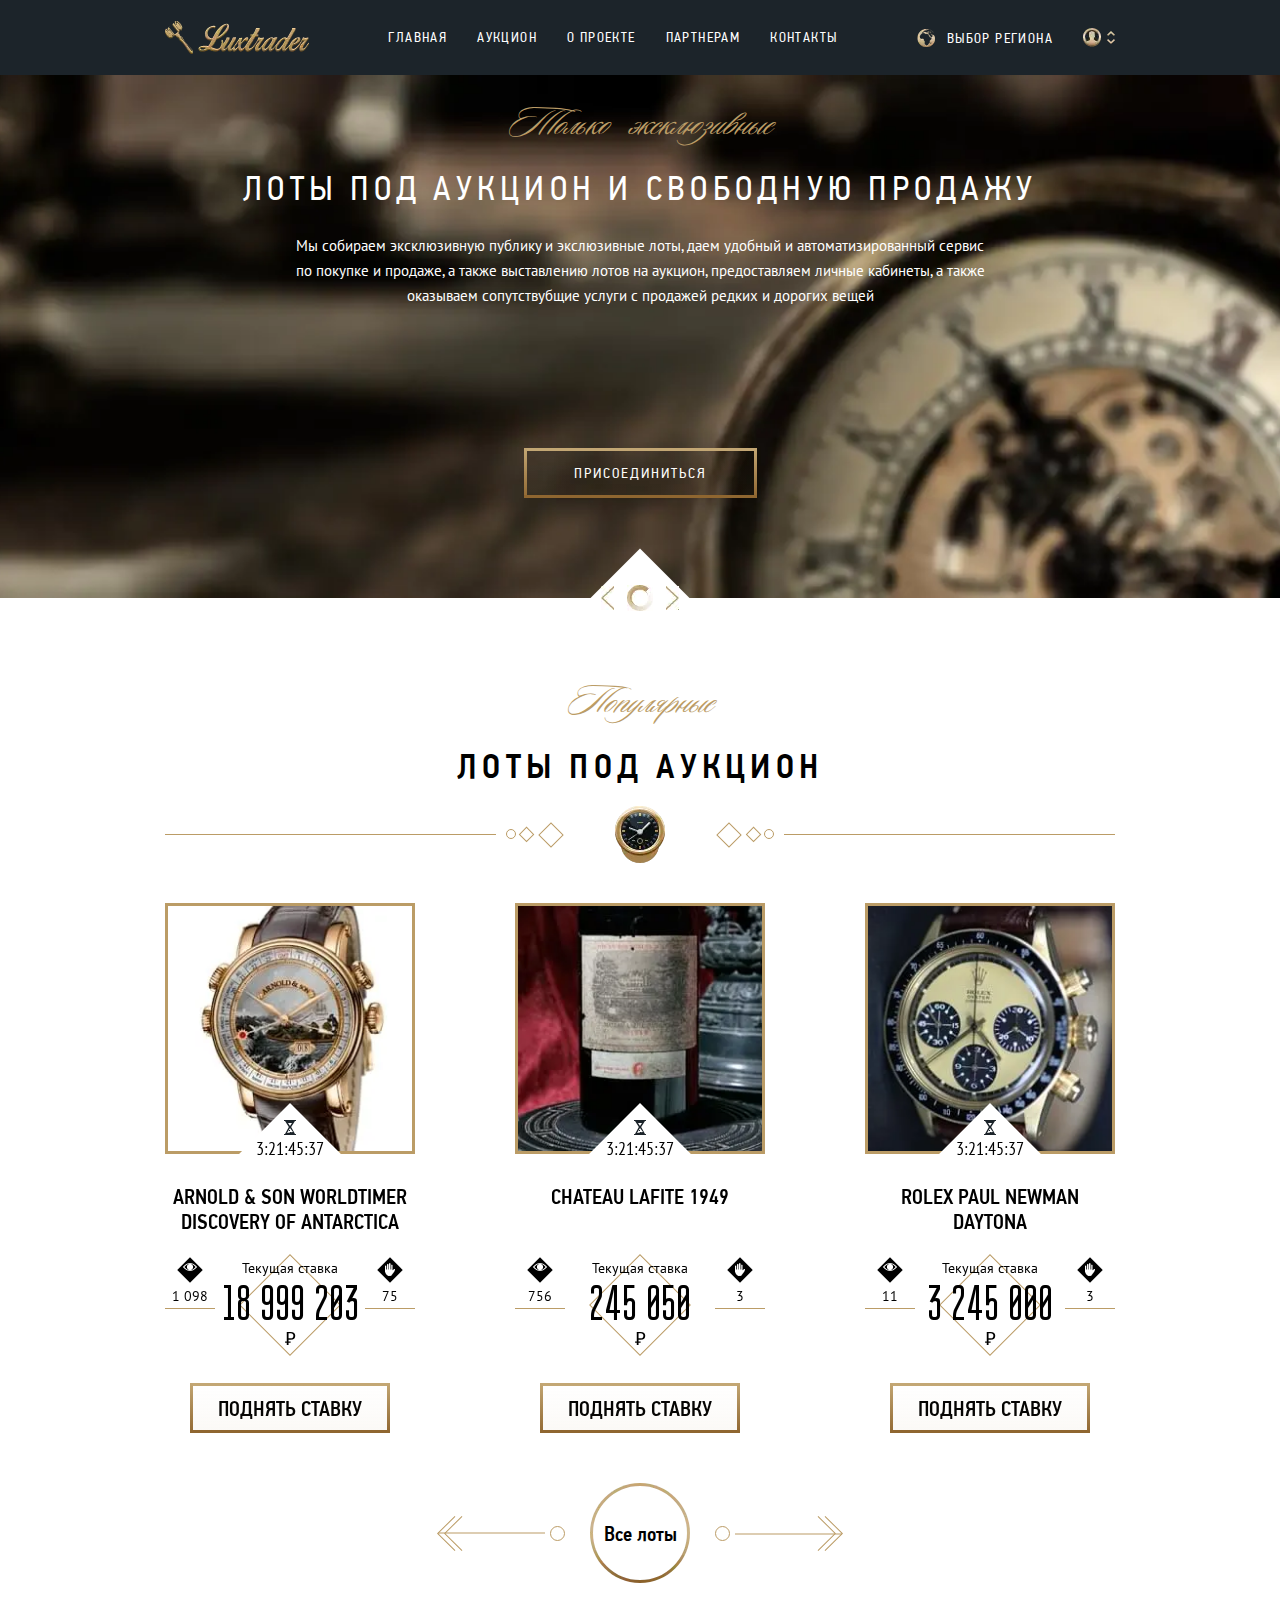
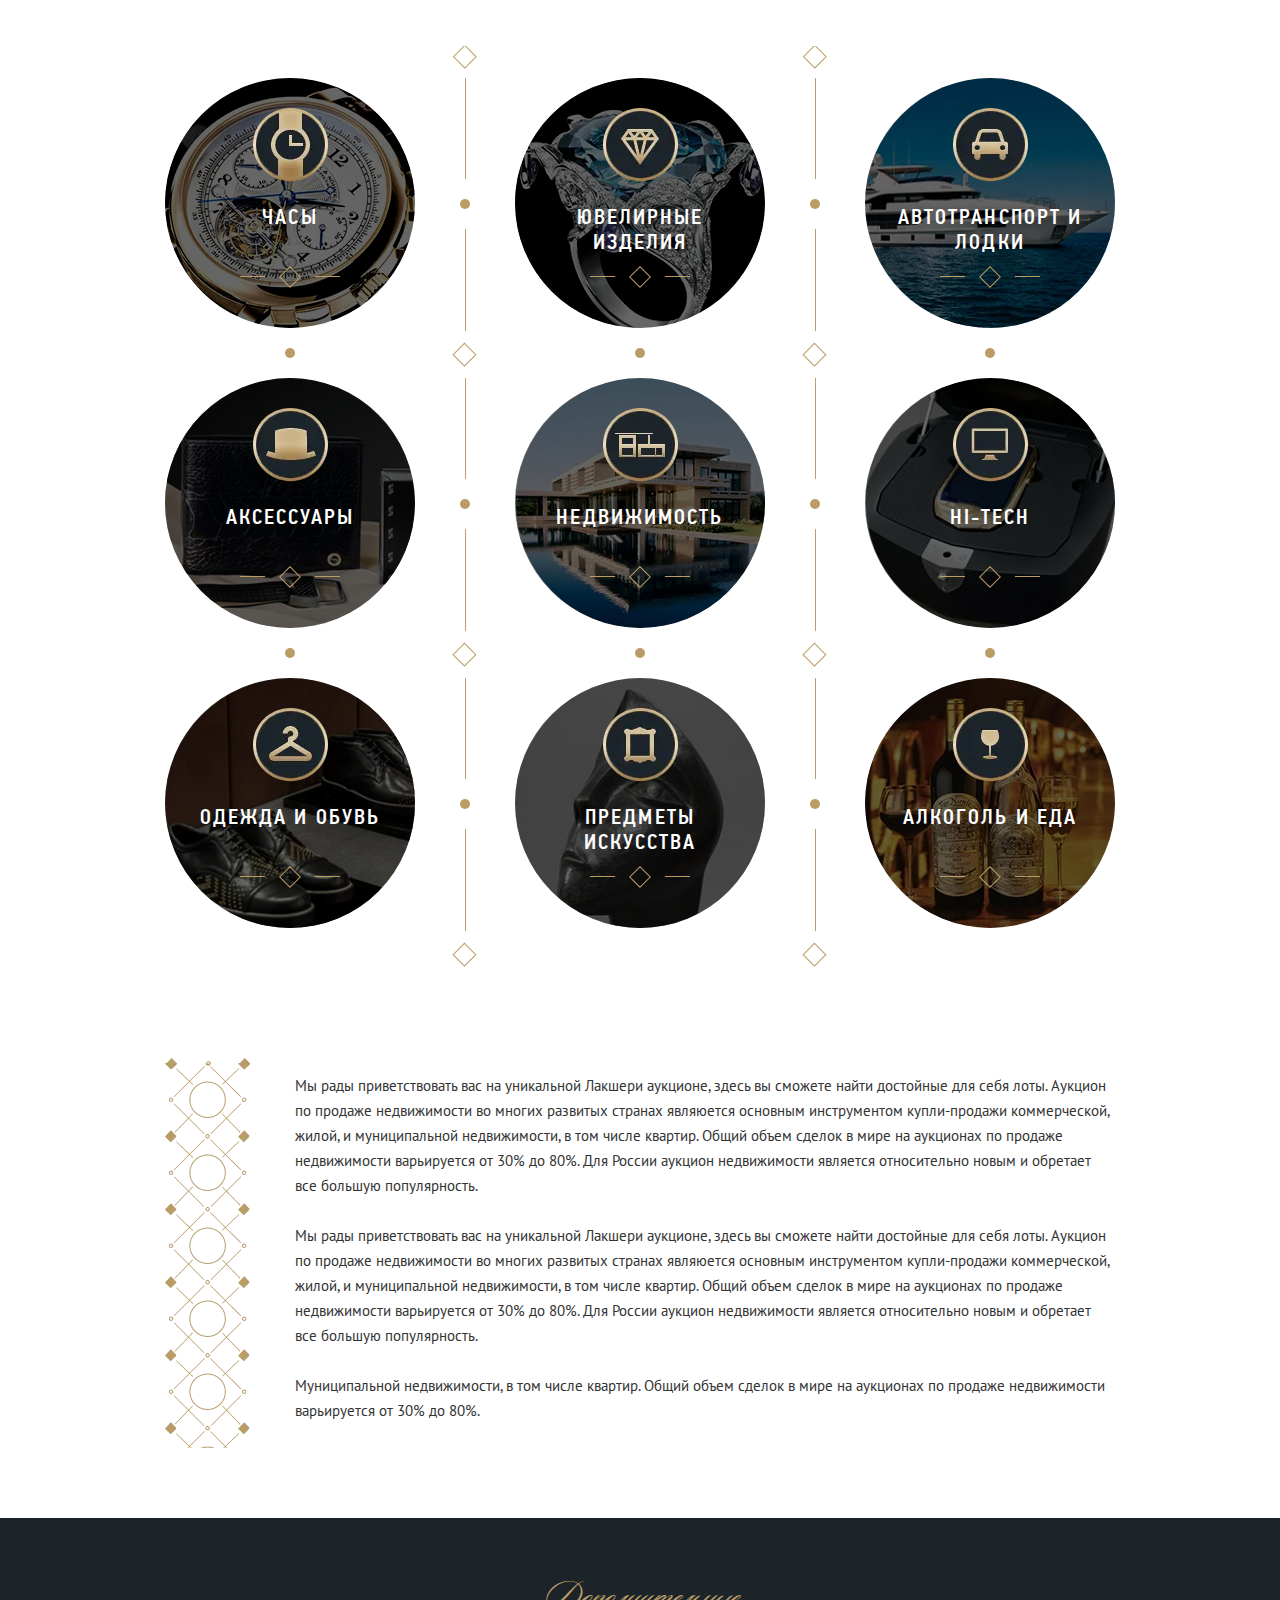
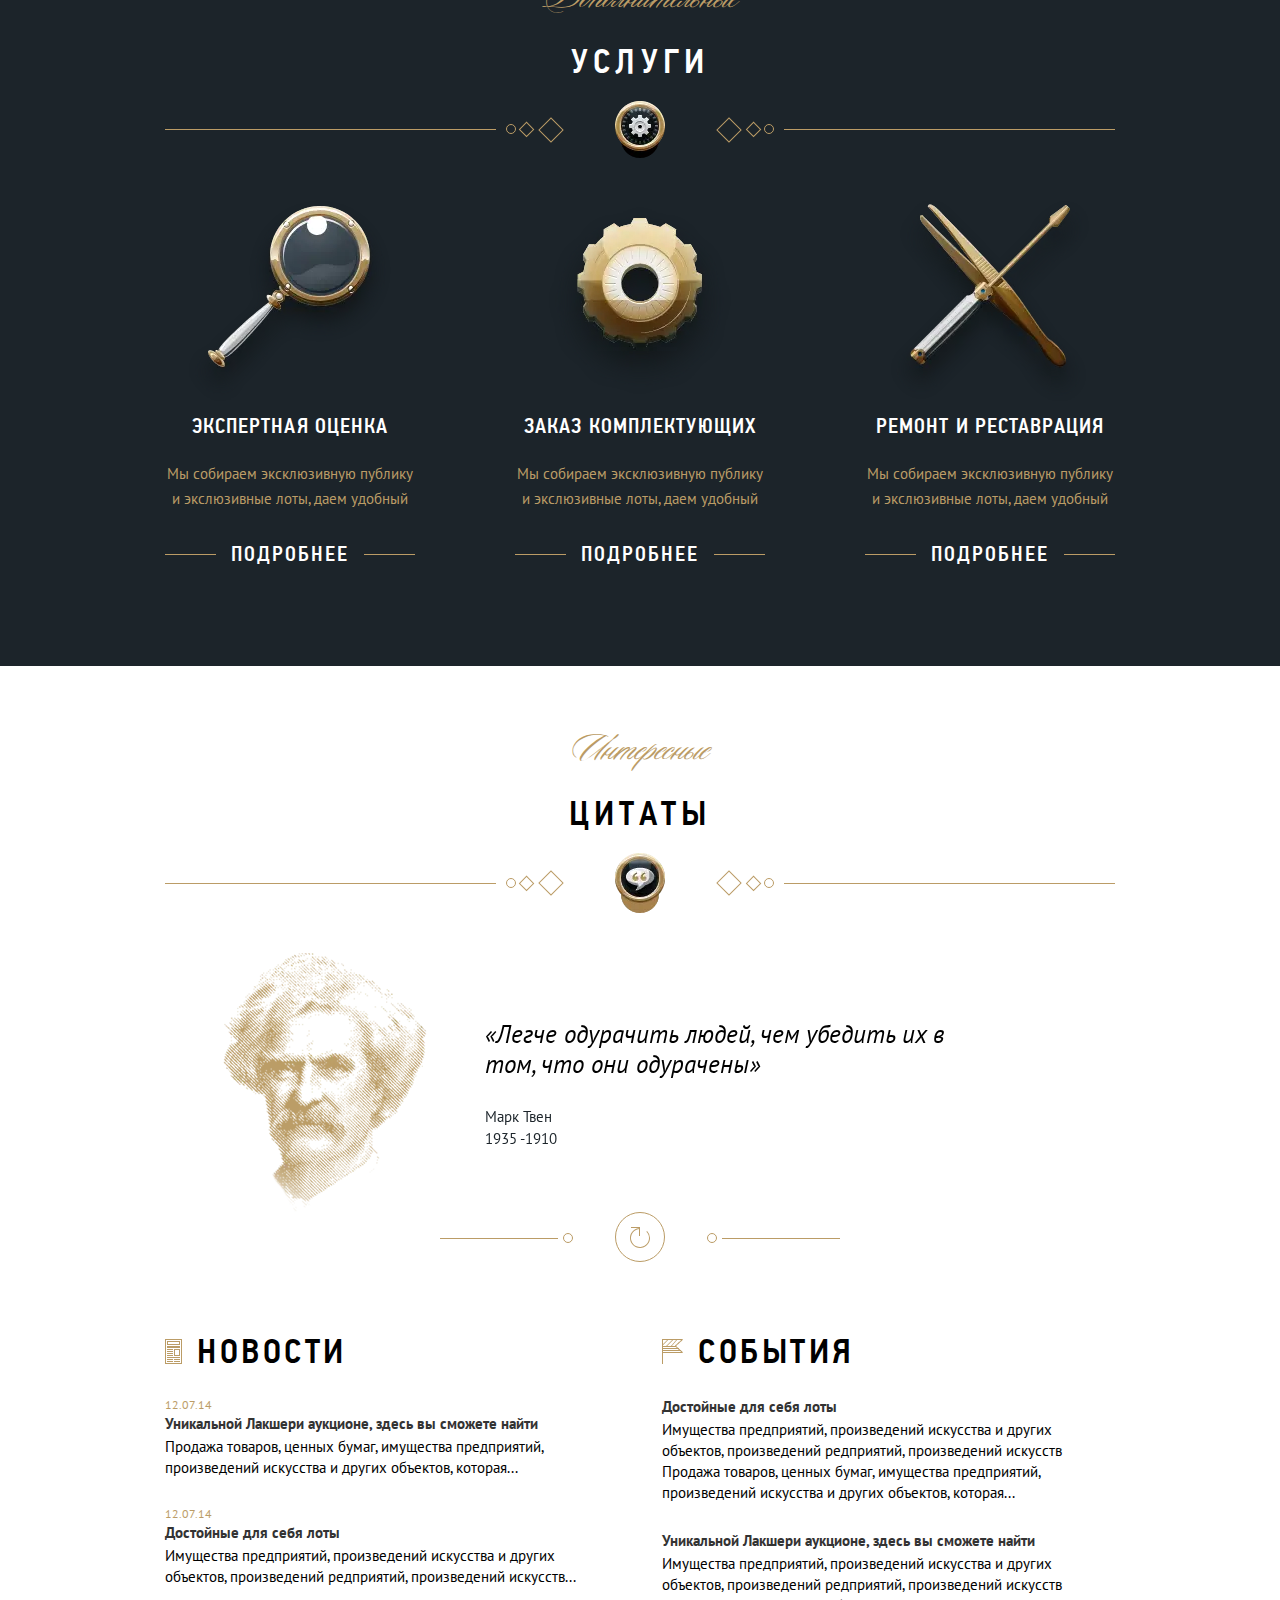
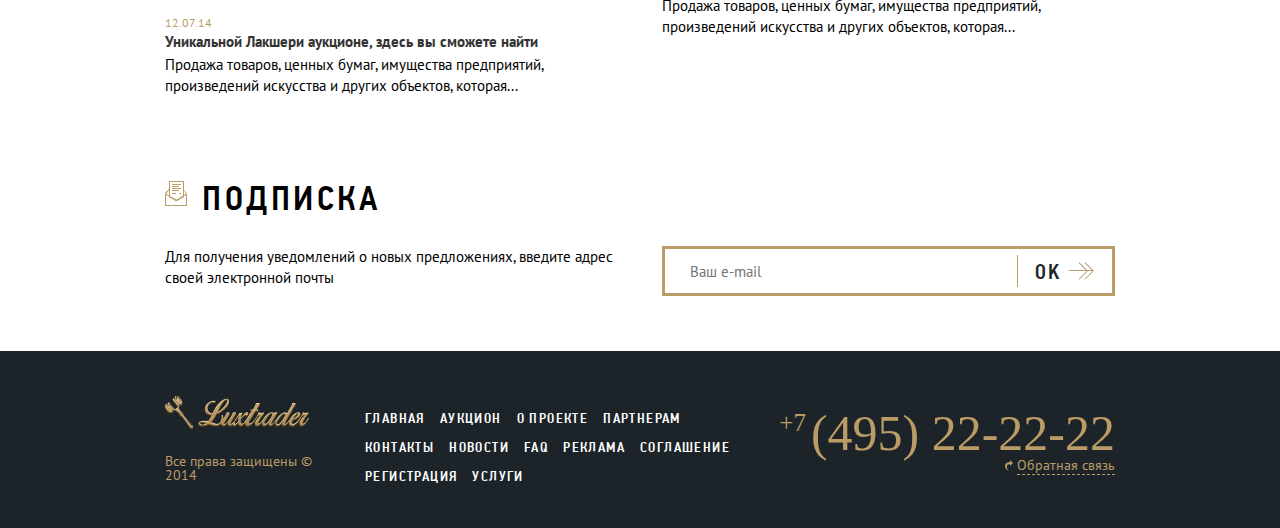
==== commit a37fe65a: "finish" ====
--- a/home.html
+++ b/home.html
@@ -2,11 +2,11 @@
 <html lang="ru">
 
 <head>
-	<title>LuxTrader-my</title>
+	<title>LuxTrader-build</title>
 	<meta charset="UTF-8">
 	<meta name="format-detection" content="telephone=no">
 	<!-- <style>body{opacity: 0;}</style> -->
-	<link rel="stylesheet" href="css/style.min.css?_v=20221019212742">
+	<link rel="stylesheet" href="css/style.min.css?_v=20221019234906">
 	<link rel="shortcut icon" href="favicon.ico">
 	<!-- <meta name="robots" content="noindex, nofollow"> -->
 	<meta name="viewport" content="width=device-width, initial-scale=1.0">
@@ -464,51 +464,6 @@
 								относительно новым и обретает все большую популярность.</p>
 							<p>Муниципальной недвижимости, в том числе квартир. Общий объем сделок в мире на аукционах
 								по продаже недвижимости варьируется от 30% до 80%.</p>
-
-
-							<!-- <p>Мы рады приветствовать вас на уникальной Лакшери аукционе, здесь вы сможете найти
-								достойные для себя лоты. Аукцион по продаже недвижимости во многих развитых странах
-								являюется основным инструментом купли-продажи коммерческой, жилой, и муниципальной
-								недвижимости, в том числе квартир. Общий объем сделок в мире на аукционах по продаже
-								недвижимости варьируется от 30% до 80%. Для России аукцион недвижимости является
-								относительно новым и обретает все большую популярность.</p>
-							<p>Мы рады приветствовать вас на уникальной Лакшери аукционе, здесь вы сможете найти
-								достойные для себя лоты. Аукцион по продаже недвижимости во многих развитых странах
-								являюется основным инструментом купли-продажи коммерческой, жилой, и муниципальной
-								недвижимости, в том числе квартир. Общий объем сделок в мире на аукционах по продаже
-								недвижимости варьируется от 30% до 80%. Для России аукцион недвижимости является
-								относительно новым и обретает все большую популярность.</p>
-							<p>Муниципальной недвижимости, в том числе квартир. Общий объем сделок в мире на аукционах
-								по продаже недвижимости варьируется от 30% до 80%.</p> -->
-							<!-- 
-							<p>Мы рады приветствовать вас на уникальной Лакшери аукционе, здесь вы сможете найти
-								достойные для себя лоты. Аукцион по продаже недвижимости во многих развитых странах
-								являюется основным инструментом купли-продажи коммерческой, жилой, и муниципальной
-								недвижимости, в том числе квартир. Общий объем сделок в мире на аукционах по продаже
-								недвижимости варьируется от 30% до 80%. Для России аукцион недвижимости является
-								относительно новым и обретает все большую популярность.</p>
-							<p>Мы рады приветствовать вас на уникальной Лакшери аукционе, здесь вы сможете найти
-								достойные для себя лоты. Аукцион по продаже недвижимости во многих развитых странах
-								являюется основным инструментом купли-продажи коммерческой, жилой, и муниципальной
-								недвижимости, в том числе квартир. Общий объем сделок в мире на аукционах по продаже
-								недвижимости варьируется от 30% до 80%. Для России аукцион недвижимости является
-								относительно новым и обретает все большую популярность.</p>
-							<p>Муниципальной недвижимости, в том числе квартир. Общий объем сделок в мире на аукционах
-								по продаже недвижимости варьируется от 30% до 80%.</p>
-							<p>Мы рады приветствовать вас на уникальной Лакшери аукционе, здесь вы сможете найти
-								достойные для себя лоты. Аукцион по продаже недвижимости во многих развитых странах
-								являюется основным инструментом купли-продажи коммерческой, жилой, и муниципальной
-								недвижимости, в том числе квартир. Общий объем сделок в мире на аукционах по продаже
-								недвижимости варьируется от 30% до 80%. Для России аукцион недвижимости является
-								относительно новым и обретает все большую популярность.</p>
-							<p>Мы рады приветствовать вас на уникальной Лакшери аукционе, здесь вы сможете найти
-								достойные для себя лоты. Аукцион по продаже недвижимости во многих развитых странах
-								являюется основным инструментом купли-продажи коммерческой, жилой, и муниципальной
-								недвижимости, в том числе квартир. Общий объем сделок в мире на аукционах по продаже
-								недвижимости варьируется от 30% до 80%. Для России аукцион недвижимости является
-								относительно новым и обретает все большую популярность.</p>
-							<p>Муниципальной недвижимости, в том числе квартир. Общий объем сделок в мире на аукционах
-								по продаже недвижимости варьируется от 30% до 80%.</p> -->
 						</div>
 					</div>
 				</div>
@@ -777,7 +732,7 @@
 		</div>
 	</div>
 </div> -->
-	<script src="js/app.min.js?_v=20221019212742"></script>
+	<script src="js/app.min.js?_v=20221019234906"></script>
 </body>
 
 </html>--- a/css/style.min.css
+++ b/css/style.min.css
@@ -1 +1 @@
-@charset "UTF-8";@import url(https://fonts.googleapis.com/css?family=PT+Sans:regular,italic,700&display=swap&subset=cyrillic-ext);@import url(https://fonts.googleapis.com/css?family=PT+Sans+Narrow:regular&display=swap&subset=cyrillic-ext);@font-face{font-family:BravoRG;font-display:swap;src:url(../fonts/BravoRG.woff2) format("woff2"),url(../fonts/BravoRG.woff) format("woff");font-weight:400;font-style:normal}@font-face{font-family:Ceremonious;font-display:swap;src:url(../fonts/Ceremonious.woff2) format("woff2"),url(../fonts/Ceremonious.woff) format("woff");font-weight:400;font-style:normal}@font-face{font-family:PFDin;font-display:swap;src:url(../fonts/PFDin-regular.woff2) format("woff2"),url(../fonts/PFDin-regular.woff) format("woff");font-weight:400;font-style:normal}@font-face{font-family:PFDin;font-display:swap;src:url(../fonts/PFDin-medium.woff2) format("woff2"),url(../fonts/PFDin-medium.woff) format("woff");font-weight:500;font-style:normal}@font-face{font-family:Glen_Jan;font-display:swap;src:url(../fonts/Glen_Jan.woff2) format("woff2"),url(../fonts/Glen_Jan.woff) format("woff");font-weight:400;font-style:normal}@font-face{font-family:Harbell;font-display:swap;src:url(../fonts/Harbell.woff2) format("woff2"),url(../fonts/Harbell.woff) format("woff");font-weight:400;font-style:normal}@font-face{font-family:Rouble;font-display:swap;src:url(../fonts/Rouble.woff2) format("woff2"),url(../fonts/Rouble.woff) format("woff");font-weight:400;font-style:normal}*{padding:0;margin:0;border:0}*,:after,:before{-webkit-box-sizing:border-box;box-sizing:border-box}body,html{height:100%;min-width:320px}body{color:#000;line-height:1;font-family:"PT Sans";font-size:.875rem;-ms-text-size-adjust:100%;-moz-text-size-adjust:100%;-webkit-text-size-adjust:100%;-webkit-font-smoothing:antialiased;-moz-osx-font-smoothing:grayscale}button,input,textarea{font-family:"PT Sans";font-size:inherit}input::-ms-clear{display:none}button{cursor:pointer;color:inherit;background-color:inherit}a{color:inherit}a:link,a:visited{text-decoration:none}a:hover{text-decoration:none}ul li{list-style:none}img{vertical-align:top}h1,h2,h3,h4,h5,h6{font-weight:inherit;font-size:inherit}.lock body{overflow:hidden;-ms-touch-action:none;touch-action:none}.wrapper{min-height:100%;display:-webkit-box;display:-ms-flexbox;display:flex;-webkit-box-orient:vertical;-webkit-box-direction:normal;-ms-flex-direction:column;flex-direction:column;overflow:hidden}.wrapper>main{-webkit-box-flex:1;-ms-flex:1 1 auto;flex:1 1 auto}.wrapper>*{min-width:0}[class*=__container]{max-width:59.375rem;-webkit-box-sizing:content-box;box-sizing:content-box;margin:0 auto;padding:0 .625rem}.button{display:-webkit-inline-box;display:-ms-inline-flexbox;display:inline-flex;padding:0 0}.button._fw{width:100%}input[type=email],input[type=tel],input[type=text],textarea{-webkit-appearance:none;-moz-appearance:none;appearance:none}.input{border-radius:0!important;width:100%;color:#4f4f4f;font-size:.9375rem;height:100%;display:block;padding:0 1.5625rem}.input._form-focus{color:#000}.input._form-error{color:red;margin-bottom:.625rem}textarea.input{resize:none;padding:0 0}[class*=-ibg]{position:relative}[class*=-ibg] img{position:absolute;width:100%;height:100%;top:0;left:0;-o-object-fit:cover;object-fit:cover}[class*=-ibg_contain] img{-o-object-fit:contain;object-fit:contain}p:not(:last-child){margin-bottom:.625rem}.title{text-align:center}.title__item{font-family:Ceremonious;font-size:2.5rem;color:#bb9c66;margin-bottom:1.4375rem}.title__main{font-family:PFDin;font-size:2.1875rem;line-height:1.1428571429;text-transform:uppercase;letter-spacing:.328125rem;font-weight:500}@supports (font-size:clamp(1.75rem ,1.53125rem + 1.09375vw ,2.1875rem)){.title__main{font-size:clamp(1.75rem ,1.53125rem + 1.09375vw ,2.1875rem)}}@supports not (font-size:clamp(1.75rem ,1.53125rem + 1.09375vw ,2.1875rem)){.title__main{font-size:calc(1.75rem + .4375 * (100vw - 20rem)/ 40)}}.title__main_w{color:#fff}.title__main_regular{font-weight:400}.btn{position:relative;display:inline-block}.btn::after,.btn:before{position:absolute;left:0;height:.1875rem;width:100%;content:""}.btn::before{top:0;background-color:#c3a774}.btn::after{bottom:0;background-color:#8f6630}.btn__body::after,.btn__body::before{content:"";position:absolute;top:0;height:100%;width:.1875rem;background-image:-webkit-gradient(linear,left bottom,left top,from(#8f6630),to(#c3a774));background-image:-o-linear-gradient(bottom,#8f6630,#c3a774);background-image:linear-gradient(to top,#8f6630,#c3a774)}.btn__body::before{left:0}.btn__body::after{right:0}.btn__body span{min-height:3.125rem;color:#fff;font-size:.9375rem;font-family:PFDin;letter-spacing:.125rem;text-transform:uppercase;display:-webkit-box;display:-ms-flexbox;display:flex;-webkit-box-pack:center;-ms-flex-pack:center;justify-content:center;-webkit-box-align:center;-ms-flex-align:center;align-items:center;padding:0 3.125rem;position:relative}.btn__body span::after{content:"";height:3.125rem;-webkit-transition:all .5s ease 0s;-o-transition:all .5s ease 0s;transition:all .5s ease 0s;opacity:.06;background-image:-webkit-gradient(linear,left bottom,left top,from(#bb9c66),to(rgba(187,156,102,0)));background-image:-o-linear-gradient(bottom,#bb9c66 0,rgba(187,156,102,0) 100%);background-image:linear-gradient(to top,#bb9c66 0,rgba(187,156,102,0) 100%);top:0;left:0;position:absolute;width:100%}.btn_big .btn__body span{font-size:1.3125rem;color:#000;letter-spacing:0;padding:0 .625rem;font-weight:500}.btn._fw{width:100%}.block-header__title{margin:0 0 1.25rem 0}.block-decor{display:-webkit-box;display:-ms-flexbox;display:flex;-webkit-box-align:center;-ms-flex-align:center;align-items:center}.block-decor__items{-webkit-box-flex:1;-ms-flex:1 1 auto;flex:1 1 auto;display:-webkit-box;display:-ms-flexbox;display:flex;-webkit-box-align:center;-ms-flex-align:center;align-items:center}.block-decor__items::before{content:"";height:.0625rem;width:100%;-webkit-box-flex:1;-ms-flex:1 1 auto;flex:1 1 auto;background-color:#bb9c66}.block-decor__items::after{content:"";height:calc(1.5625rem * .72);width:calc(1.5625rem * .72);-webkit-box-flex:0;-ms-flex:0 0 18px;flex:0 0 18px;-webkit-transform:rotate(-45deg);-ms-transform:rotate(-45deg);transform:rotate(-45deg);border:.0625rem solid #bb9c66;margin:0 .3125rem 0 .3125rem}.block-decor__items span{display:-webkit-box;display:-ms-flexbox;display:flex;-webkit-box-align:center;-ms-flex-align:center;align-items:center;margin:0 .3125rem}.block-decor__items span::before{content:"";height:.625rem;width:.625rem;-webkit-box-flex:0;-ms-flex:0 0 .625rem;flex:0 0 .625rem;border-radius:50%;border:.0625rem solid #bb9c66;margin:0 .3125rem}.block-decor__items span::after{content:"";height:calc(.9375rem * .72);width:calc(.9375rem * .72);-webkit-box-flex:0;-ms-flex:0 0 10.8px;flex:0 0 10.8px;border:.0625rem solid #bb9c66;-webkit-transform:rotate(-45deg);-ms-transform:rotate(-45deg);transform:rotate(-45deg)}.block-decor__items:last-child{-webkit-box-orient:horizontal;-webkit-box-direction:reverse;-ms-flex-direction:row-reverse;flex-direction:row-reverse}.block-decor__items:last-child span{-webkit-box-orient:horizontal;-webkit-box-direction:reverse;-ms-flex-direction:row-reverse;flex-direction:row-reverse}.block-decor__icon{text-align:center;-webkit-box-flex:0;-ms-flex:0 0 9.375rem;flex:0 0 9.375rem}.block-decor__icon img{max-width:4.375rem}.lot{display:-webkit-box;display:-ms-flexbox;display:flex;-webkit-box-orient:vertical;-webkit-box-direction:normal;-ms-flex-direction:column;flex-direction:column;height:100%;text-align:center}.lot__header{text-align:center;margin-bottom:1.875rem;position:relative}.lot__image-ibg{display:block;border:.1875rem solid #bb9c66;padding:0 0 98% 0}.lot__title{line-height:1.1904761905;font-weight:500;color:#000;font-family:PFDin;text-transform:uppercase;-webkit-box-flex:1;-ms-flex:1 1 auto;flex:1 1 auto;z-index:2;margin:0 0 1.6875rem 0}@supports (font-size:clamp(1.125rem ,1.03125rem + 0.46875vw ,1.3125rem)){.lot__title{font-size:clamp(1.125rem ,1.03125rem + .46875vw ,1.3125rem)}}@supports not (font-size:clamp(1.125rem ,1.03125rem + 0.46875vw ,1.3125rem)){.lot__title{font-size:calc(1.125rem + .1875 * (100vw - 20rem)/ 40)}}.lot__btn{margin:0 1.5625rem}.timer-lot{position:relative;-webkit-transform:translate(-50%,50%);-ms-transform:translate(-50%,50%);transform:translate(-50%,50%);width:4.5rem;height:4.5rem;display:-webkit-inline-box;display:-ms-inline-flexbox;display:inline-flex;-webkit-box-align:center;-ms-flex-align:center;align-items:center;-webkit-box-orient:vertical;-webkit-box-direction:normal;-ms-flex-direction:column;flex-direction:column;padding-top:.125rem;position:absolute;left:50%;bottom:0}.timer-lot div{position:relative;z-index:2}.timer-lot::before{content:"";background-color:#fff;width:100%;height:100%;position:absolute;top:0;left:0;-webkit-transform:rotate(-45deg);-ms-transform:rotate(-45deg);transform:rotate(-45deg)}.timer-lot__icon{margin-bottom:.3125rem}.timer-lot__item{font-family:"PT Sans Narrow";font-size:1.125rem}.info-lot{display:-webkit-box;display:-ms-flexbox;display:flex;-webkit-box-pack:center;-ms-flex-pack:center;justify-content:center;margin-bottom:2.1875rem}.info-lot__statistic{-webkit-box-flex:0;-ms-flex:0 0 3.125rem;flex:0 0 3.125rem;display:-webkit-box;display:-ms-flexbox;display:flex;-webkit-box-orient:vertical;-webkit-box-direction:normal;-ms-flex-direction:column;flex-direction:column;-webkit-box-align:center;-ms-flex-align:center;align-items:center}.info-lot__icon{width:1.125rem;height:1.125rem;display:-webkit-box;display:-ms-flexbox;display:flex;-webkit-box-pack:center;-ms-flex-pack:center;justify-content:center;-webkit-box-align:center;-ms-flex-align:center;align-items:center;position:relative;margin-bottom:.625rem}.info-lot__icon img{position:relative;z-index:2}.info-lot__icon::after{content:"";width:100%;height:100%;position:absolute;-webkit-transform:rotate(-45deg);-ms-transform:rotate(-45deg);transform:rotate(-45deg);background-color:#000}.info-lot__value{font-size:.875rem;padding-bottom:.3125rem;width:3.125rem;border-bottom:.0625rem solid #bb9c66}.info-lot__current-bet{-webkit-box-flex:1;-ms-flex:1 1 auto;flex:1 1 auto}.current-bet-info-lot{padding:0 .3125rem;position:relative}.current-bet-info-lot::after{content:"";position:absolute;width:4.5rem;height:4.5rem;top:50%;left:50%;-webkit-transform:translate(-50%,-50%) rotate(-45deg);-ms-transform:translate(-50%,-50%) rotate(-45deg);transform:translate(-50%,-50%) rotate(-45deg);border:1px solid #bb9c66;z-index:-1}.current-bet-info-lot div{position:relative;z-index:2}.current-bet-info-lot__label{margin-bottom:.3125rem}.current-bet-info-lot__value{font-family:BravoRG;white-space:nowrap}@supports (font-size:clamp(2.1875rem ,1.71875rem + 2.34375vw ,3.125rem)){.current-bet-info-lot__value{font-size:clamp(2.1875rem ,1.71875rem + 2.34375vw ,3.125rem)}}@supports not (font-size:clamp(2.1875rem ,1.71875rem + 2.34375vw ,3.125rem)){.current-bet-info-lot__value{font-size:calc(2.1875rem + .9375 * (100vw - 20rem)/ 40)}}.item{position:relative;padding:1.875rem 1.875rem 2.5rem 1.875rem;text-align:center;height:15.625rem;width:15.625rem;border-radius:50%;overflow:hidden;display:-webkit-box;display:-ms-flexbox;display:flex;-webkit-box-orient:vertical;-webkit-box-direction:normal;-ms-flex-direction:column;flex-direction:column;-webkit-box-align:center;-ms-flex-align:center;align-items:center}.item__link{position:absolute;width:100%;height:100%;top:0;left:0;z-index:5;border-radius:50%;overflow:hidden}.item__icon{position:relative;z-index:2;margin:0 0 1.375rem 0}.item__title{letter-spacing:2.1px;position:relative;z-index:2;color:#fff;font-size:1.3125rem;line-height:1.1904761905;font-weight:500;text-transform:uppercase;font-family:PFDin;-webkit-box-flex:1;-ms-flex:1 1 auto;flex:1 1 auto;text-align:center}.item__deco{text-align:center;position:relative;z-index:2}.item__bg-ibg{position:absolute;width:100%;height:100%;top:0;left:0;-webkit-transition:-webkit-transform .8s ease 0s;transition:-webkit-transform .8s ease 0s;-o-transition:transform .8s ease 0s;transition:transform .8s ease 0s;transition:transform .8s ease 0s,-webkit-transform .8s ease 0s}.item__bg-ibg::after{content:"";position:absolute;width:100%;height:100%;top:0;left:0;background-color:rgba(0,0,0,.6)}.service{text-align:center;display:-webkit-box;display:-ms-flexbox;display:flex;-webkit-box-orient:vertical;-webkit-box-direction:normal;-ms-flex-direction:column;flex-direction:column;height:100%}.service__image{height:12.8125rem;display:-webkit-box;display:-ms-flexbox;display:flex;-webkit-box-pack:center;-ms-flex-pack:center;justify-content:center;-webkit-box-align:center;-ms-flex-align:center;align-items:center;margin-bottom:.625rem}.service__title{font-family:PFDin;font-size:1.3125rem;line-height:1.1904761905;font-weight:500;text-transform:uppercase;letter-spacing:1.1px;color:#fff;-webkit-box-flex:1;-ms-flex:1 1 auto;flex:1 1 auto}.service__text{font-size:.9375rem;line-height:1.6666666667;color:#bb9c66;margin-top:1.4375rem;max-height:3.125rem;overflow:hidden}.service__btn{font-family:PFDin;font-size:1.3125rem;line-height:1.1904761905;font-weight:500;text-transform:uppercase;letter-spacing:.1em;color:#fff;text-align:center;position:relative;margin-top:1.875rem}.service__btn::before{content:"";position:absolute;background-color:#bb9c66;height:.0625rem;width:100%;top:50%;left:0}.service__btn span{background-color:#1c242a;position:relative;z-index:2;padding:0 .9375rem}.title-info{display:-webkit-box;display:-ms-flexbox;display:flex;-webkit-box-align:center;-ms-flex-align:center;align-items:center;font-size:2.1875rem;font-family:PFDin;font-weight:500;letter-spacing:.21875rem;text-transform:uppercase;margin-bottom:1.875rem}.title-info span:first-child{margin:0 .9375rem 0 0}.title-info span:first-child picture{display:-webkit-box;display:-ms-flexbox;display:flex;-webkit-box-pack:center;-ms-flex-pack:center;justify-content:center;-webkit-box-align:center;-ms-flex-align:center;align-items:center}.none{display:none}.header{background-color:#1c242a;position:fixed;width:100%;top:0;left:0;z-index:50}.header__container{position:relative;display:-webkit-box;display:-ms-flexbox;display:flex;-webkit-box-align:center;-ms-flex-align:center;align-items:center;height:4.6875rem}.header__logo{position:relative;z-index:2;width:9rem}.menu{-webkit-box-flex:1;-ms-flex:1 1 auto;flex:1 1 auto}@supports (padding-left:clamp(0.625rem ,0.0000000625rem + 3.125vw ,1.875rem)){.menu{padding-left:clamp(.625rem ,.0000000625rem + 3.125vw ,1.875rem)}}@supports not (padding-left:clamp(0.625rem ,0.0000000625rem + 3.125vw ,1.875rem)){.menu{padding-left:calc(.625rem + 1.25 * (100vw - 20rem)/ 40)}}.menu__list{display:-webkit-box;display:-ms-flexbox;display:flex;-webkit-box-pack:center;-ms-flex-pack:center;justify-content:center}.menu__list li{margin:0 .9375rem}.actions-header__region,.menu__link{font-family:PFDin;font-size:.875rem;line-height:1.5;text-transform:uppercase;letter-spacing:.1em;color:#fff}.actions-header{display:-webkit-box;display:-ms-flexbox;display:flex;-webkit-box-align:center;-ms-flex-align:center;align-items:center;padding:0 0 0 1.875rem}.no-webp .actions-header__region{background:url(../img/icons/globe.png) left no-repeat}.actions-header__region{position:relative;z-index:2;padding:0 0 0 1.875rem;line-height:1.125rem;min-width:1.125rem;min-height:1.125rem}.actions-header__user{margin:0 0 0 1.875rem}.user-header__icon{position:relative;z-index:2;cursor:pointer}.user-header__menu{opacity:0;visibility:hidden;-webkit-transition:all .3s ease 0s;-o-transition:all .3s ease 0s;transition:all .3s ease 0s;top:5.5rem;right:0;position:absolute;background:#1c242a;padding:1.25rem;min-width:11rem}.user-header__menu li{margin:0 0 .5rem 0}.user-header__menu li:last-child{margin:0}.user-header__menu._active{top:4.875rem;opacity:1;visibility:visible}.user-header__link{color:#fff;padding:0 0 0 1.875rem;display:inline-block;line-height:1.125rem}.no-webp .user-header__link_1{background:url(../img/icons/menu/01.png) 1px center no-repeat}.no-webp .user-header__link_2{background:url(../img/icons/menu/02.png) left center no-repeat}.no-webp .user-header__link_3{background:url(../img/icons/menu/03.png) 4px center no-repeat}.no-webp .user-header__link_4{background:url(../img/icons/menu/04.png) left center no-repeat}.footer{padding:2.8125rem 0;background-color:#1c242a}@supports (padding-top:clamp(2.1875rem ,1.875rem + 1.5625vw ,2.8125rem)){.footer{padding-top:clamp(2.1875rem ,1.875rem + 1.5625vw ,2.8125rem)}}@supports not (padding-top:clamp(2.1875rem ,1.875rem + 1.5625vw ,2.8125rem)){.footer{padding-top:calc(2.1875rem + .625 * (100vw - 20rem)/ 40)}}@supports (padding-bottom:clamp(1.875rem ,1.40625rem + 2.34375vw ,2.8125rem)){.footer{padding-bottom:clamp(1.875rem ,1.40625rem + 2.34375vw ,2.8125rem)}}@supports not (padding-bottom:clamp(1.875rem ,1.40625rem + 2.34375vw ,2.8125rem)){.footer{padding-bottom:calc(1.875rem + .9375 * (100vw - 20rem)/ 40)}}.footer__container{display:-webkit-box;display:-ms-flexbox;display:flex}.footer__column:first-child{-webkit-box-flex:0;-ms-flex:0 0 11.25rem;flex:0 0 11.25rem}.footer__column_full{-webkit-box-flex:1;-ms-flex:1 1 auto;flex:1 1 auto}.footer__logo{display:inline-block;margin-bottom:1.5625rem}.footer__info{color:#bb9c66}.footer__menu{padding:0 1.25rem}.footer__list{display:-webkit-box;display:-ms-flexbox;display:flex;-ms-flex-wrap:wrap;flex-wrap:wrap}.footer__list li{margin:.9375rem .9375rem 0 0}.footer__link{font-family:PFDin;font-size:.875rem;font-weight:500;color:#fff;text-transform:uppercase;letter-spacing:.0875rem}.footer__link:hover{text-decoration:underline}.footer__contacts{padding-top:.75rem;text-align:right;display:-webkit-box;display:-ms-flexbox;display:flex;-webkit-box-orient:vertical;-webkit-box-direction:normal;-ms-flex-direction:column;flex-direction:column;-webkit-box-align:end;-ms-flex-align:end;align-items:flex-end}.footer__phone{white-space:nowrap;display:-webkit-box;display:-ms-flexbox;display:flex;-webkit-box-align:start;-ms-flex-align:start;align-items:flex-start;color:#bb9c66;font-family:BravoRGRegular;font-size:3.125rem;text-transform:uppercase}@supports (font-size:clamp(2.1875rem ,1.71875rem + 2.34375vw ,3.125rem)){.footer__phone{font-size:clamp(2.1875rem ,1.71875rem + 2.34375vw ,3.125rem)}}@supports not (font-size:clamp(2.1875rem ,1.71875rem + 2.34375vw ,3.125rem)){.footer__phone{font-size:calc(2.1875rem + .9375 * (100vw - 20rem)/ 40)}}.footer__phone small{margin:.125rem .3125rem 0 0;font-size:1.5625rem}.footer__callback{color:#bb9c66;background:url(../img/icons/callback.svg) left no-repeat;padding:0 0 0 .75rem}.footer__callback span{border-bottom:1px dashed}.page{-webkit-box-flex:1;-ms-flex:1 1 auto;flex:1 1 auto;padding-top:4.6875rem}.gallery{position:relative}.gallery .swiper-wrapper{-webkit-box-align:stretch;-ms-flex-align:stretch;align-items:stretch}.gallery__control{position:absolute;z-index:2;left:50%;bottom:0;width:6.25rem;height:6.25rem;-webkit-transform:translate(-50%,50%);-ms-transform:translate(-50%,50%);transform:translate(-50%,50%);display:-webkit-box;display:-ms-flexbox;display:flex;-webkit-box-pack:center;-ms-flex-pack:center;justify-content:center;-webkit-box-align:center;-ms-flex-align:center;align-items:center}.gallery__control::after{content:"";background-color:#fff;position:absolute;width:70%;height:70%;top:50%;left:50%;-webkit-transform:translate(-50%,-50%) rotate(-45deg);-ms-transform:translate(-50%,-50%) rotate(-45deg);transform:translate(-50%,-50%) rotate(-45deg)}.swiper-slide{text-align:center;padding:1.875rem 0 6.25rem 0;position:relative}.swiper-slide__content{position:relative;z-index:2;height:100%}.swiper-slide__container{height:100%;display:-webkit-box;display:-ms-flexbox;display:flex;-webkit-box-orient:vertical;-webkit-box-direction:normal;-ms-flex-direction:column;flex-direction:column;-webkit-box-align:center;-ms-flex-align:center;align-items:center}.swiper-slide__image{position:absolute;width:100%;height:100%;top:0;left:0}.swiper-slide__text{max-width:43.75rem;margin:1.5625rem auto 0 auto;font-size:.9375rem;line-height:1.6666666667;color:#fff;-webkit-box-flex:1;-ms-flex:1 1 auto;flex:1 1 auto}.swiper-slide__btn{margin:3.4375rem 0 0 0}.no-webp .control-gallery__arrow{background:url(../img/icons/sl-arrow.png) 0 0 no-repeat}.control-gallery__arrow{position:relative;z-index:2;width:.875rem;height:1.5rem;cursor:pointer}.control-gallery__arrow_next{-webkit-transform:rotate(-180deg);-ms-transform:rotate(-180deg);transform:rotate(-180deg)}.control-gallery__decor{position:relative;z-index:2;margin:0 .75rem;-webkit-animation:rotate 8s infinite linear;animation:rotate 8s infinite linear}@-webkit-keyframes rotate{100%{-webkit-transform:rotate(360deg);transform:rotate(360deg)}}@keyframes rotate{100%{-webkit-transform:rotate(360deg);transform:rotate(360deg)}}.lots{padding:5.3125rem 0 3.9375rem 0}@supports (padding-top:clamp(3.75rem ,2.96875rem + 3.90625vw ,5.3125rem)){.lots{padding-top:clamp(3.75rem ,2.96875rem + 3.90625vw ,5.3125rem)}}@supports not (padding-top:clamp(3.75rem ,2.96875rem + 3.90625vw ,5.3125rem)){.lots{padding-top:calc(3.75rem + 1.5625 * (100vw - 20rem)/ 40)}}.lots__header{margin:0 0 2.5rem 0}.slider-lots__slider{margin:0 -3.125rem 3.125rem}.slider-lots__slider .swiper-wrapper{-webkit-box-align:stretch;-ms-flex-align:stretch;align-items:stretch}.slider-lots__slide{padding:0 3.125rem}.control-slider-lots{display:-webkit-box;display:-ms-flexbox;display:flex;-webkit-box-pack:center;-ms-flex-pack:center;justify-content:center;-webkit-box-align:center;-ms-flex-align:center;align-items:center}.control-slider-lots__arrow{display:-webkit-box;display:-ms-flexbox;display:flex;-webkit-box-align:center;-ms-flex-align:center;align-items:center;-webkit-box-pack:end;-ms-flex-pack:end;justify-content:flex-end;cursor:pointer}.control-slider-lots__arrow span{background:url(../img/icons/sl-arrow.svg) left 0 no-repeat;-webkit-box-flex:0;-ms-flex:0 0 6.75rem;flex:0 0 6.75rem;overflow:hidden;width:6.75rem;height:2.1875rem}.control-slider-lots__arrow::after{content:"";margin:0 .3125rem;width:.9375rem;height:.9375rem;border-radius:50%;border:.0625rem solid #bb9c66}.control-slider-lots__arrow:last-child{-webkit-box-orient:horizontal;-webkit-box-direction:reverse;-ms-flex-direction:row-reverse;flex-direction:row-reverse}.control-slider-lots__arrow:last-child span{-webkit-transform:rotate(-180deg);-ms-transform:rotate(-180deg);transform:rotate(-180deg)}.no-webp .control-slider-lots__link{background:url(../img/icons/circle.png) 0 0 no-repeat}.control-slider-lots__link{-webkit-box-flex:0;-ms-flex:0 0 6.25rem;flex:0 0 6.25rem;height:6.25rem;display:-webkit-box;display:-ms-flexbox;display:flex;-webkit-box-pack:center;-ms-flex-pack:center;justify-content:center;-webkit-box-align:center;-ms-flex-align:center;align-items:center;font-size:1.3125rem;color:#000;font-weight:500;font-family:PFDin;margin:0 1.25rem}@supports (margin-bottom:clamp(0.0000000625rem ,-2.1874999063rem + 10.9374998438vw ,4.375rem)){.categories{margin-bottom:clamp(.0000000625rem ,-2.1874999063rem + 10.9374998438vw ,4.375rem)}}@supports not (margin-bottom:clamp(0.0000000625rem ,-2.1874999063rem + 10.9374998438vw ,4.375rem)){.categories{margin-bottom:calc(.0000000625rem + 4.3749999375 * (100vw - 20rem)/ 40)}}@supports (margin-bottom:clamp(0.0000000625rem ,-2.6562499063rem + 13.2812498438vw ,5.3125rem)){.categories__items{margin-bottom:clamp(.0000000625rem ,-2.6562499063rem + 13.2812498438vw ,5.3125rem)}}@supports not (margin-bottom:clamp(0.0000000625rem ,-2.6562499063rem + 13.2812498438vw ,5.3125rem)){.categories__items{margin-bottom:calc(.0000000625rem + 5.3124999375 * (100vw - 20rem)/ 40)}}.categories__container{overflow:hidden;position:relative}.categories__container::after{content:"";position:absolute;bottom:0;height:2.8125rem;background-color:#fff;width:100%}.categories__row{display:-webkit-box;display:-ms-flexbox;display:flex;margin:0 -3.125rem;-ms-flex-wrap:wrap;flex-wrap:wrap;position:relative;padding-top:2rem}.categories__row::after,.categories__row::before{content:"";position:absolute;top:.125rem;width:1.08rem;height:1.08rem;-webkit-box-flex:0;-ms-flex:0 0 1.08rem;flex:0 0 1.08rem;-webkit-transform:translate(-50%,0) rotate(-45deg);-ms-transform:translate(-50%,0) rotate(-45deg);transform:translate(-50%,0) rotate(-45deg);border:.0625rem solid #bb9c66}.categories__row::before{left:33.333%}.categories__row::after{left:66.667%}.categories__column{padding:0 3.125rem 1.5625rem;-webkit-box-flex:0;-ms-flex:0 1 33.333%;flex:0 1 33.333%;margin:0 0 1.5625rem 0;position:relative;display:-webkit-box;display:-ms-flexbox;display:flex;-webkit-box-pack:center;-ms-flex-pack:center;justify-content:center}.categories__column::before{content:"";background-color:#bb9c66;width:.625rem;height:.625rem;-webkit-box-flex:0;-ms-flex:0 0 .625rem;flex:0 0 .625rem;border-radius:50%;position:absolute;left:50%;bottom:-.3125rem;-webkit-transform:translate(-50%,0);-ms-transform:translate(-50%,0);transform:translate(-50%,0)}.categories__decor{position:absolute;right:0;top:0;width:1.5rem;-webkit-transform:translate(50%,0);-ms-transform:translate(50%,0);transform:translate(50%,0);height:calc(100% + .625rem);z-index:5;display:-webkit-box;display:-ms-flexbox;display:flex;-webkit-box-orient:vertical;-webkit-box-direction:normal;-ms-flex-direction:column;flex-direction:column;-webkit-box-align:center;-ms-flex-align:center;align-items:center}.categories__decor::before{content:"";background-color:#bb9c66;width:.0625rem;-webkit-box-flex:1;-ms-flex:1 1 auto;flex:1 1 auto}.categories__decor::after{content:"";width:1.08rem;height:1.08rem;-webkit-box-flex:0;-ms-flex:0 0 1.08rem;flex:0 0 1.08rem;-webkit-transform:rotate(-45deg);-ms-transform:rotate(-45deg);transform:rotate(-45deg);border:.0625rem solid #bb9c66;margin-top:.9375rem}.categories__decor span{-webkit-box-flex:1;-ms-flex:1 1 auto;flex:1 1 auto;display:-webkit-box;display:-ms-flexbox;display:flex;-webkit-box-orient:vertical;-webkit-box-direction:normal;-ms-flex-direction:column;flex-direction:column;-webkit-box-align:center;-ms-flex-align:center;align-items:center}.categories__decor span::before{content:"";background-color:#bb9c66;width:.625rem;height:.625rem;-webkit-box-flex:0;-ms-flex:0 0 .625rem;flex:0 0 .625rem;border-radius:50%;margin:1.25rem 0}.categories__decor span::after{content:"";background-color:#bb9c66;width:.0625rem;-webkit-box-flex:1;-ms-flex:1 1 auto;flex:1 1 auto}.text-categories{color:#333;font-size:.9375rem;line-height:1.6666666667}.text-categories p:not(:last-child){margin-bottom:1.5625rem}.no-webp .text-categories__body{background:url(../img/categories/decor.png) left top repeat-y}.text-categories__body{padding:.625rem 0 1.5625rem 8.125rem;position:relative}.no-webp .text-categories__body::before{background:url(../img/categories/decor_header.png) 0 0 no-repeat}.text-categories__body::before{content:"";position:absolute;top:-.3125rem;left:.03125rem;width:5.3125rem;height:.75rem}.services{background-color:#1c242a}@supports (padding-top:clamp(2.5rem ,1.875rem + 3.125vw ,3.75rem)){.services{padding-top:clamp(2.5rem ,1.875rem + 3.125vw ,3.75rem)}}@supports not (padding-top:clamp(2.5rem ,1.875rem + 3.125vw ,3.75rem)){.services{padding-top:calc(2.5rem + 1.25 * (100vw - 20rem)/ 40)}}@supports (padding-bottom:clamp(0.0000000625rem ,-1.2499999063rem + 6.2499998438vw ,2.5rem)){.services{padding-bottom:clamp(.0000000625rem ,-1.2499999063rem + 6.2499998438vw ,2.5rem)}}@supports not (padding-bottom:clamp(0.0000000625rem ,-1.2499999063rem + 6.2499998438vw ,2.5rem)){.services{padding-bottom:calc(.0000000625rem + 2.4999999375 * (100vw - 20rem)/ 40)}}.services__header{margin-bottom:2.5rem}.services__row{margin:0 -3.125rem;display:-webkit-box;display:-ms-flexbox;display:flex;-ms-flex-wrap:wrap;flex-wrap:wrap;-webkit-box-pack:center;-ms-flex-pack:center;justify-content:center}.services__column{padding:0 3.125rem;-webkit-box-flex:0;-ms-flex:0 1 33.333%;flex:0 1 33.333%;margin-bottom:3.75rem}.quotes{padding:4rem 0 4.375rem 0}.slider-quotes__slide{display:-webkit-box;display:-ms-flexbox;display:flex;-webkit-box-align:center;-ms-flex-align:center;align-items:center;text-align:left;padding:0;opacity:0!important}.slider-quotes__slide.swiper-slide-active{opacity:1!important}.slider-quotes__image{display:-webkit-box;display:-ms-flexbox;display:flex;-webkit-box-pack:center;-ms-flex-pack:center;justify-content:center;-webkit-box-align:center;-ms-flex-align:center;align-items:center;padding:0 1.25rem;-webkit-box-flex:0;-ms-flex:0 0 33.68421%;flex:0 0 33.68421%}.slider-quotes__image img{max-width:100%}.slider-quotes__content{-webkit-box-flex:0;-ms-flex:0 1 32.1875rem;flex:0 1 32.1875rem}.slider-quotes__title{font-size:1.5625rem;line-height:1.2;font-style:italic;margin:0 0 1.2em 0}.slider-quotes__info{color:#1c242a;font-size:.9375rem}.slider-quotes__info p:not(:last-child){margin-bottom:.4375rem}.control-slider-quotes{display:-webkit-box;display:-ms-flexbox;display:flex;-webkit-box-pack:center;-ms-flex-pack:center;justify-content:center;-webkit-box-align:center;-ms-flex-align:center;align-items:center;max-width:25rem;margin:0 auto}.control-slider-quotes__decor{-webkit-box-flex:0;-ms-flex:0 1 33.333%;flex:0 1 33.333%;display:-webkit-box;display:-ms-flexbox;display:flex;-webkit-box-align:center;-ms-flex-align:center;align-items:center}.control-slider-quotes__decor::before{content:"";-webkit-box-flex:1;-ms-flex:1 1 auto;flex:1 1 auto;height:.0625rem;background-color:#bb9c66}.control-slider-quotes__decor::after{content:"";margin:0 0 0 .3125rem;width:.625rem;height:.625rem;border-radius:50%;border:.0625rem solid #bb9c66}.control-slider-quotes__decor:last-child{-webkit-box-orient:horizontal;-webkit-box-direction:reverse;-ms-flex-direction:row-reverse;flex-direction:row-reverse}.control-slider-quotes__decor:last-child::after{content:"";margin:0 .3125rem 0 0}.control-slider-quotes__link{-webkit-box-flex:0;-ms-flex:0 1 33.333%;flex:0 1 33.333%;text-align:center}.control-slider-quotes__circle{display:-webkit-inline-box;display:-ms-inline-flexbox;display:inline-flex;width:3.125rem;height:3.125rem;border-radius:50%;border:.0625rem solid #bb9c66;cursor:pointer;background:url(../img/icons/rotate-arrow.svg) center no-repeat}.info{padding-top:3.125rem;padding-bottom:4.6875rem}.info__row{display:-webkit-box;display:-ms-flexbox;display:flex;margin:0 -1.375rem;-ms-flex-wrap:wrap;flex-wrap:wrap}.info__column{-webkit-box-flex:0;-ms-flex:0 1 50%;flex:0 1 50%;padding:0 1.375rem;margin-bottom:3.4375rem}.info__column:last-child{-webkit-box-flex:1;-ms-flex:1 1 100%;flex:1 1 100%}.info__item{margin-bottom:1.875rem}.info__date{color:#bb9c66;font-size:.75rem;margin-bottom:.3125rem}.info__label{font-size:.9375rem;color:#333;font-weight:700;text-decoration:underline;display:inline-block;margin-bottom:.3125rem}.info__text{font-size:.9375rem;line-height:1.4}.subscribe__body{display:-webkit-box;display:-ms-flexbox;display:flex;margin:0 -1.375rem}.subscribe__column{-webkit-box-flex:0;-ms-flex:0 1 50%;flex:0 1 50%;padding:0 1.375rem}.subscribe__text{font-size:.9375rem;line-height:1.4}.form-subscribe{height:3.125rem;border:.1875rem solid #bb9c66;background-color:#fff;display:-webkit-box;display:-ms-flexbox;display:flex}.form-subscribe__input{-webkit-box-flex:1;-ms-flex:1 1 auto;flex:1 1 auto}.form-subscribe__button{position:relative;-webkit-box-flex:0;-ms-flex:0 0 5.9375rem;flex:0 0 5.9375rem;background-color:#fff}.form-subscribe__button::before{content:"";position:absolute;left:0;top:50%;-webkit-transform:translate(0,-50%);-ms-transform:translate(0,-50%);transform:translate(0,-50%);width:.0625rem;height:2rem;background-color:#bb9c66}.no-webp .form-subscribe__button span{background:url(../img/icons/ok-btn.png) right no-repeat}.form-subscribe__button span{padding:0 2rem 0 0;color:#1c242a;font-family:PFDin;font-size:1.3125rem;font-weight:500;text-transform:uppercase;letter-spacing:.1325rem}.swiper{overflow:hidden}.swiper-wrapper{width:100%;height:100%;-webkit-box-sizing:content-box;box-sizing:content-box;display:-webkit-box;display:-ms-flexbox;display:flex;position:relative}.swiper-vertical .swiper-wrapper{-webkit-box-orient:vertical;-webkit-box-direction:normal;-ms-flex-direction:column;flex-direction:column}.swiper-autoheight .swiper-wrapper{-webkit-box-align:start;-ms-flex-align:start;align-items:flex-start}.swiper-initialized .swiper-slide{-ms-flex-negative:0;flex-shrink:0}.swiper-android .swiper-slide,.swiper-android .swiper-wrapper{-webkit-transform:translate3d(0,0,0);transform:translate3d(0,0,0)}.swiper-button-lock{display:none!important}@media (min-width:61.99875em){.lot__title:hover{text-decoration:underline}.item:hover .item__bg-ibg{-webkit-transform:scale(1.1);-ms-transform:scale(1.1);transform:scale(1.1)}.item:hover .item__bg-ibg::after{background-color:rgba(0,0,0,.4)}.actions-header__region:hover,.menu__link:hover{text-decoration:underline}.user-header__link:hover{text-decoration:underline}}@media (max-width:61.99875em){.info-lot__current-bet{-webkit-box-flex:0;-ms-flex:0 0 auto;flex:0 0 auto}.current-bet-info-lot{padding:0 .625rem}.footer__phone small{font-size:1.25rem}.slider-lots__slider{margin:0 -.9375rem 3.125rem}.slider-lots__slide{padding:0 .9375rem}.categories__row::before{left:50%}.categories__row::after{display:none}.categories__column{-webkit-box-flex:0;-ms-flex:0 1 50%;flex:0 1 50%}.services__column{-webkit-box-flex:0;-ms-flex:0 1 50%;flex:0 1 50%}}@media (max-width:55.9375em){.actions-header__region{padding:0}.actions-header__region span{display:none}.actions-header__user{margin:0 0 0 .9375rem}}@media (max-width:47.99875em){.block-decor__icon{-webkit-box-flex:0;-ms-flex:0 0 5.9375rem;flex:0 0 5.9375rem}.title-info{margin-bottom:.9375rem}.header__container{-webkit-box-pack:justify;-ms-flex-pack:justify;justify-content:space-between}.header__logo{position:absolute;left:50%;top:50%;-webkit-transform:translate(-50%,-50%);-ms-transform:translate(-50%,-50%);transform:translate(-50%,-50%)}.menu{-webkit-box-flex:0;-ms-flex:0 0 auto;flex:0 0 auto}.menu__body{background-color:rgba(28,36,42,.98);position:fixed;width:100%;height:100%;left:0;top:0;overflow:auto;padding:8.125rem 0 1.25rem 0;opacity:0;visibility:hidden;-webkit-transition:all .3s ease 0s;-o-transition:all .3s ease 0s;transition:all .3s ease 0s;text-align:center}.menu__body:after{content:"";background-color:#1c242a;position:fixed;top:0;left:0;width:100%;height:4.6875rem}.menu__body.menu-open{opacity:1;visibility:visible}.menu__list{display:block}.menu__list li{margin:0 0 1.875rem 0}.menu__list li:last-child{margin:0}.actions-header__region,.menu__link{font-size:1.25rem}.icon-menu{position:relative;width:1.875rem;height:1.125rem;cursor:pointer;z-index:5}.icon-menu span,.icon-menu::after,.icon-menu::before{content:"";-webkit-transition:all .3s ease 0s;-o-transition:all .3s ease 0s;transition:all .3s ease 0s;right:0;position:absolute;width:100%;height:.125rem;background-color:#bb9c66}.icon-menu::before{top:0}.icon-menu::after{bottom:0}.icon-menu span{top:calc(50% - .0625rem)}.icon-menu.menu-open span{width:0}.icon-menu.menu-open::before{top:calc(50% - .0625rem);-webkit-transform:rotate(-45deg);-ms-transform:rotate(-45deg);transform:rotate(-45deg)}.icon-menu.menu-open::after{bottom:calc(50% - .0625rem);-webkit-transform:rotate(45deg);-ms-transform:rotate(45deg);transform:rotate(45deg)}.actions-header__region{margin-top:1.875rem;display:inline-block;padding:0 0 0 1.875rem}.actions-header__region span{display:inline-block}.user-header__menu{width:100%}.footer__container{display:block;text-align:center}.footer__logo{margin:0}.footer__info{margin:1.5625rem 0 0 0}.footer__menu{padding:0 .9375rem;margin:0 0 1.25rem 0}.footer__list{-webkit-box-pack:center;-ms-flex-pack:center;justify-content:center;margin:.9375rem .4375rem 0 .4375rem}.footer__contacts{-webkit-box-align:center;-ms-flex-align:center;align-items:center}.footer__callback{margin-top:.3125rem}.gallery .swiper-wrapper{-webkit-box-align:start;-ms-flex-align:start;align-items:flex-start}.text-categories__body::before{display:none}.text-categories__body{padding:.625rem 0 1.5625rem 0;background:0 0}.quotes{padding:2.1875rem 0 2.1875rem 0}.info__row{display:block}.info__column{margin-bottom:1.25rem}.info__item{margin-bottom:1.25rem}.subscribe__body{display:block}.subscribe__text{margin-bottom:1.25rem}}@media (max-width:40.625rem){.categories__column{-webkit-box-flex:1;-ms-flex:1 1 100%;flex:1 1 100%}}@media (max-width:40rem){.services__column{-webkit-box-flex:1;-ms-flex:1 1 100%;flex:1 1 100%}}@media (max-width:35.625rem){.slider-quotes__slider{margin:0 0 1.25rem 0}.slider-quotes__slide{display:block}.slider-quotes__content{-webkit-box-flex:0;-ms-flex:0 0 auto;flex:0 0 auto;padding-bottom:.3125rem}.slider-quotes__title{padding:0 1.25rem}.slider-quotes__info{padding:0 1.25rem}}@media (max-width:29.99875em){.control-slider-lots__arrow span{-webkit-box-flex:0;-ms-flex:0 0 3.125rem;flex:0 0 3.125rem}}@media (any-hover:hover){.btn:hover .btn__body span::after{opacity:.3;height:100%}}.webp .actions-header__region{background:url(../img/icons/globe.webp) left no-repeat}.webp .user-header__link_1{background:url(../img/icons/menu/01.webp) 1px center no-repeat}.webp .user-header__link_2{background:url(../img/icons/menu/02.webp) left center no-repeat}.webp .user-header__link_3{background:url(../img/icons/menu/03.webp) 4px center no-repeat}.webp .user-header__link_4{background:url(../img/icons/menu/04.webp) left center no-repeat}.webp .control-gallery__arrow{background:url(../img/icons/sl-arrow.webp) 0 0 no-repeat}.webp .control-slider-lots__link{background:url(../img/icons/circle.webp) 0 0 no-repeat}.webp .text-categories__body{background:url(../img/categories/decor.webp) left top repeat-y}.webp .text-categories__body::before{background:url(../img/categories/decor_header.webp) 0 0 no-repeat}.webp .form-subscribe__button span{background:url(../img/icons/ok-btn.webp) right no-repeat}+@charset "UTF-8";@import url(https://fonts.googleapis.com/css?family=PT+Sans:regular,italic,700&display=swap&subset=cyrillic-ext);@import url(https://fonts.googleapis.com/css?family=PT+Sans+Narrow:regular&display=swap&subset=cyrillic-ext);@font-face{font-family:BravoRG;font-display:swap;src:url(../fonts/BravoRG.woff2) format("woff2"),url(../fonts/BravoRG.woff) format("woff");font-weight:400;font-style:normal}@font-face{font-family:Ceremonious;font-display:swap;src:url(../fonts/Ceremonious.woff2) format("woff2"),url(../fonts/Ceremonious.woff) format("woff");font-weight:400;font-style:normal}@font-face{font-family:PFDin;font-display:swap;src:url(../fonts/PFDin-regular.woff2) format("woff2"),url(../fonts/PFDin-regular.woff) format("woff");font-weight:400;font-style:normal}@font-face{font-family:PFDin;font-display:swap;src:url(../fonts/PFDin-medium.woff2) format("woff2"),url(../fonts/PFDin-medium.woff) format("woff");font-weight:500;font-style:normal}@font-face{font-family:Glen_Jan;font-display:swap;src:url(../fonts/Glen_Jan.woff2) format("woff2"),url(../fonts/Glen_Jan.woff) format("woff");font-weight:400;font-style:normal}@font-face{font-family:Harbell;font-display:swap;src:url(../fonts/Harbell.woff2) format("woff2"),url(../fonts/Harbell.woff) format("woff");font-weight:400;font-style:normal}@font-face{font-family:Rouble;font-display:swap;src:url(../fonts/Rouble.woff2) format("woff2"),url(../fonts/Rouble.woff) format("woff");font-weight:400;font-style:normal}*{padding:0;margin:0;border:0}*,:after,:before{-webkit-box-sizing:border-box;box-sizing:border-box}body,html{height:100%;min-width:320px}body{color:#000;line-height:1;font-family:"PT Sans";font-size:.875rem;-ms-text-size-adjust:100%;-moz-text-size-adjust:100%;-webkit-text-size-adjust:100%;-webkit-font-smoothing:antialiased;-moz-osx-font-smoothing:grayscale}button,input,textarea{font-family:"PT Sans";font-size:inherit}input::-ms-clear{display:none}button{cursor:pointer;color:inherit;background-color:inherit}a{color:inherit}a:link,a:visited{text-decoration:none}a:hover{text-decoration:none}ul li{list-style:none}img{vertical-align:top}h1,h2,h3,h4,h5,h6{font-weight:inherit;font-size:inherit}.lock body{overflow:hidden;-ms-touch-action:none;touch-action:none}.wrapper{min-height:100%;display:-webkit-box;display:-ms-flexbox;display:flex;-webkit-box-orient:vertical;-webkit-box-direction:normal;-ms-flex-direction:column;flex-direction:column;overflow:hidden}.wrapper>main{-webkit-box-flex:1;-ms-flex:1 1 auto;flex:1 1 auto}.wrapper>*{min-width:0}[class*=__container]{max-width:59.375rem;-webkit-box-sizing:content-box;box-sizing:content-box;margin:0 auto;padding:0 .625rem}.button{display:-webkit-inline-box;display:-ms-inline-flexbox;display:inline-flex;padding:0 0}.button._fw{width:100%}input[type=email],input[type=tel],input[type=text],textarea{-webkit-appearance:none;-moz-appearance:none;appearance:none}.input{border-radius:0!important;width:100%;color:#4f4f4f;font-size:.9375rem;height:100%;display:block;padding:0 1.5625rem}.input._form-focus{color:#000}.input._form-error{color:red;margin-bottom:.625rem}textarea.input{resize:none;padding:0 0}[class*=-ibg]{position:relative}[class*=-ibg] img{position:absolute;width:100%;height:100%;top:0;left:0;-o-object-fit:cover;object-fit:cover}[class*=-ibg_contain] img{-o-object-fit:contain;object-fit:contain}p:not(:last-child){margin-bottom:.625rem}.title{text-align:center}.title__item{font-family:Ceremonious;font-size:2.5rem;color:#bb9c66;margin-bottom:1.4375rem}.title__main{font-family:PFDin;font-size:2.1875rem;line-height:1.1428571429;text-transform:uppercase;letter-spacing:.328125rem;font-weight:500}@supports (font-size:clamp(1.75rem ,1.53125rem + 1.09375vw ,2.1875rem)){.title__main{font-size:clamp(1.75rem ,1.53125rem + 1.09375vw ,2.1875rem)}}@supports not (font-size:clamp(1.75rem ,1.53125rem + 1.09375vw ,2.1875rem)){.title__main{font-size:calc(1.75rem + .4375 * (100vw - 20rem)/ 40)}}.title__main_w{color:#fff}.title__main_regular{font-weight:400}.btn{position:relative;display:inline-block}.btn::after,.btn:before{position:absolute;left:0;height:.1875rem;width:100%;content:""}.btn::before{top:0;background-color:#c3a774}.btn::after{bottom:0;background-color:#8f6630}.btn__body::after,.btn__body::before{content:"";position:absolute;top:0;height:100%;width:.1875rem;background-image:-webkit-gradient(linear,left bottom,left top,from(#8f6630),to(#c3a774));background-image:-o-linear-gradient(bottom,#8f6630,#c3a774);background-image:linear-gradient(to top,#8f6630,#c3a774)}.btn__body::before{left:0}.btn__body::after{right:0}.btn__body span{min-height:3.125rem;color:#fff;font-size:.9375rem;font-family:PFDin;letter-spacing:.125rem;text-transform:uppercase;display:-webkit-box;display:-ms-flexbox;display:flex;-webkit-box-pack:center;-ms-flex-pack:center;justify-content:center;-webkit-box-align:center;-ms-flex-align:center;align-items:center;padding:0 3.125rem;position:relative}.btn__body span::after{content:"";height:3.125rem;-webkit-transition:all .5s ease 0s;-o-transition:all .5s ease 0s;transition:all .5s ease 0s;opacity:.06;background-image:-webkit-gradient(linear,left bottom,left top,from(#bb9c66),to(rgba(187,156,102,0)));background-image:-o-linear-gradient(bottom,#bb9c66 0,rgba(187,156,102,0) 100%);background-image:linear-gradient(to top,#bb9c66 0,rgba(187,156,102,0) 100%);top:0;left:0;position:absolute;width:100%}.btn_big .btn__body span{font-size:1.3125rem;color:#000;letter-spacing:0;padding:0 .625rem;font-weight:500}.btn._fw{width:100%}.block-header__title{margin:0 0 1.25rem 0}.block-decor{display:-webkit-box;display:-ms-flexbox;display:flex;-webkit-box-align:center;-ms-flex-align:center;align-items:center}.block-decor__items{-webkit-box-flex:1;-ms-flex:1 1 auto;flex:1 1 auto;display:-webkit-box;display:-ms-flexbox;display:flex;-webkit-box-align:center;-ms-flex-align:center;align-items:center}.block-decor__items::before{content:"";height:.0625rem;width:100%;-webkit-box-flex:1;-ms-flex:1 1 auto;flex:1 1 auto;background-color:#bb9c66}.block-decor__items::after{content:"";height:calc(1.5625rem * .72);width:calc(1.5625rem * .72);-webkit-box-flex:0;-ms-flex:0 0 18px;flex:0 0 18px;-webkit-transform:rotate(-45deg);-ms-transform:rotate(-45deg);transform:rotate(-45deg);border:.0625rem solid #bb9c66;margin:0 .3125rem 0 .3125rem}.block-decor__items span{display:-webkit-box;display:-ms-flexbox;display:flex;-webkit-box-align:center;-ms-flex-align:center;align-items:center;margin:0 .3125rem}.block-decor__items span::before{content:"";height:.625rem;width:.625rem;-webkit-box-flex:0;-ms-flex:0 0 .625rem;flex:0 0 .625rem;border-radius:50%;border:.0625rem solid #bb9c66;margin:0 .3125rem}.block-decor__items span::after{content:"";height:calc(.9375rem * .72);width:calc(.9375rem * .72);-webkit-box-flex:0;-ms-flex:0 0 10.8px;flex:0 0 10.8px;border:.0625rem solid #bb9c66;-webkit-transform:rotate(-45deg);-ms-transform:rotate(-45deg);transform:rotate(-45deg)}.block-decor__items:last-child{-webkit-box-orient:horizontal;-webkit-box-direction:reverse;-ms-flex-direction:row-reverse;flex-direction:row-reverse}.block-decor__items:last-child span{-webkit-box-orient:horizontal;-webkit-box-direction:reverse;-ms-flex-direction:row-reverse;flex-direction:row-reverse}.block-decor__icon{text-align:center;-webkit-box-flex:0;-ms-flex:0 0 9.375rem;flex:0 0 9.375rem}.block-decor__icon img{max-width:4.375rem}.lot{display:-webkit-box;display:-ms-flexbox;display:flex;-webkit-box-orient:vertical;-webkit-box-direction:normal;-ms-flex-direction:column;flex-direction:column;height:100%;text-align:center}.lot__header{text-align:center;margin-bottom:1.875rem;position:relative}.lot__image-ibg{display:block;border:.1875rem solid #bb9c66;padding:0 0 98% 0}.lot__title{line-height:1.1904761905;font-weight:500;color:#000;font-family:PFDin;text-transform:uppercase;-webkit-box-flex:1;-ms-flex:1 1 auto;flex:1 1 auto;z-index:2;margin:0 0 1.6875rem 0}@supports (font-size:clamp(1.125rem ,1.03125rem + 0.46875vw ,1.3125rem)){.lot__title{font-size:clamp(1.125rem ,1.03125rem + .46875vw ,1.3125rem)}}@supports not (font-size:clamp(1.125rem ,1.03125rem + 0.46875vw ,1.3125rem)){.lot__title{font-size:calc(1.125rem + .1875 * (100vw - 20rem)/ 40)}}.lot__btn{margin:0 1.5625rem}.timer-lot{position:relative;-webkit-transform:translate(-50%,50%);-ms-transform:translate(-50%,50%);transform:translate(-50%,50%);width:4.5rem;height:4.5rem;display:-webkit-inline-box;display:-ms-inline-flexbox;display:inline-flex;-webkit-box-align:center;-ms-flex-align:center;align-items:center;-webkit-box-orient:vertical;-webkit-box-direction:normal;-ms-flex-direction:column;flex-direction:column;padding-top:.125rem;position:absolute;left:50%;bottom:0}.timer-lot div{position:relative;z-index:2}.timer-lot::before{content:"";background-color:#fff;width:100%;height:100%;position:absolute;top:0;left:0;-webkit-transform:rotate(-45deg);-ms-transform:rotate(-45deg);transform:rotate(-45deg)}.timer-lot__icon{margin-bottom:.3125rem}.timer-lot__item{font-family:"PT Sans Narrow";font-size:1.125rem}.info-lot{display:-webkit-box;display:-ms-flexbox;display:flex;-webkit-box-pack:center;-ms-flex-pack:center;justify-content:center;margin-bottom:2.1875rem}.info-lot__statistic{-webkit-box-flex:0;-ms-flex:0 0 3.125rem;flex:0 0 3.125rem;display:-webkit-box;display:-ms-flexbox;display:flex;-webkit-box-orient:vertical;-webkit-box-direction:normal;-ms-flex-direction:column;flex-direction:column;-webkit-box-align:center;-ms-flex-align:center;align-items:center}.info-lot__icon{width:1.125rem;height:1.125rem;display:-webkit-box;display:-ms-flexbox;display:flex;-webkit-box-pack:center;-ms-flex-pack:center;justify-content:center;-webkit-box-align:center;-ms-flex-align:center;align-items:center;position:relative;margin-bottom:.625rem}.info-lot__icon img{position:relative;z-index:2}.info-lot__icon::after{content:"";width:100%;height:100%;position:absolute;-webkit-transform:rotate(-45deg);-ms-transform:rotate(-45deg);transform:rotate(-45deg);background-color:#000}.info-lot__value{font-size:.875rem;padding-bottom:.3125rem;width:3.125rem;border-bottom:.0625rem solid #bb9c66}.info-lot__current-bet{-webkit-box-flex:1;-ms-flex:1 1 auto;flex:1 1 auto}.current-bet-info-lot{padding:0 .3125rem;position:relative}.current-bet-info-lot::after{content:"";position:absolute;width:4.5rem;height:4.5rem;top:50%;left:50%;-webkit-transform:translate(-50%,-50%) rotate(-45deg);-ms-transform:translate(-50%,-50%) rotate(-45deg);transform:translate(-50%,-50%) rotate(-45deg);border:1px solid #bb9c66;z-index:-1}.current-bet-info-lot div{position:relative;z-index:2}.current-bet-info-lot__label{margin-bottom:.3125rem}.current-bet-info-lot__value{font-family:BravoRG;white-space:nowrap}@supports (font-size:clamp(2.1875rem ,1.71875rem + 2.34375vw ,3.125rem)){.current-bet-info-lot__value{font-size:clamp(2.1875rem ,1.71875rem + 2.34375vw ,3.125rem)}}@supports not (font-size:clamp(2.1875rem ,1.71875rem + 2.34375vw ,3.125rem)){.current-bet-info-lot__value{font-size:calc(2.1875rem + .9375 * (100vw - 20rem)/ 40)}}.current-bet-info-lot__currency{font-size:1.125rem}.item{position:relative;padding:1.875rem 1.875rem 2.5rem 1.875rem;text-align:center;height:15.625rem;width:15.625rem;border-radius:50%;overflow:hidden;display:-webkit-box;display:-ms-flexbox;display:flex;-webkit-box-orient:vertical;-webkit-box-direction:normal;-ms-flex-direction:column;flex-direction:column;-webkit-box-align:center;-ms-flex-align:center;align-items:center}.item__link{position:absolute;width:100%;height:100%;top:0;left:0;z-index:5;border-radius:50%;overflow:hidden}.item__icon{position:relative;z-index:2;margin:0 0 1.375rem 0}.item__title{letter-spacing:2.1px;position:relative;z-index:2;color:#fff;font-size:1.3125rem;line-height:1.1904761905;font-weight:500;text-transform:uppercase;font-family:PFDin;-webkit-box-flex:1;-ms-flex:1 1 auto;flex:1 1 auto;text-align:center}.item__deco{text-align:center;position:relative;z-index:2}.item__bg-ibg{position:absolute;width:100%;height:100%;top:0;left:0;-webkit-transition:-webkit-transform .8s ease 0s;transition:-webkit-transform .8s ease 0s;-o-transition:transform .8s ease 0s;transition:transform .8s ease 0s;transition:transform .8s ease 0s,-webkit-transform .8s ease 0s}.item__bg-ibg::after{content:"";position:absolute;width:100%;height:100%;top:0;left:0;background-color:rgba(0,0,0,.6)}.service{text-align:center;display:-webkit-box;display:-ms-flexbox;display:flex;-webkit-box-orient:vertical;-webkit-box-direction:normal;-ms-flex-direction:column;flex-direction:column;height:100%}.service__image{height:12.8125rem;display:-webkit-box;display:-ms-flexbox;display:flex;-webkit-box-pack:center;-ms-flex-pack:center;justify-content:center;-webkit-box-align:center;-ms-flex-align:center;align-items:center;margin-bottom:.625rem}.service__title{font-family:PFDin;font-size:1.3125rem;line-height:1.1904761905;font-weight:500;text-transform:uppercase;letter-spacing:1.1px;color:#fff;-webkit-box-flex:1;-ms-flex:1 1 auto;flex:1 1 auto}.service__text{font-size:.9375rem;line-height:1.6666666667;color:#bb9c66;margin-top:1.4375rem;max-height:3.125rem;overflow:hidden}.service__btn{font-family:PFDin;font-size:1.3125rem;line-height:1.1904761905;font-weight:500;text-transform:uppercase;letter-spacing:.1em;color:#fff;text-align:center;position:relative;margin-top:1.875rem}.service__btn::before{content:"";position:absolute;background-color:#bb9c66;height:.0625rem;width:100%;top:50%;left:0}.service__btn span{background-color:#1c242a;position:relative;z-index:2;padding:0 .9375rem}.title-info{display:-webkit-box;display:-ms-flexbox;display:flex;-webkit-box-align:center;-ms-flex-align:center;align-items:center;font-size:2.1875rem;font-family:PFDin;font-weight:500;letter-spacing:.21875rem;text-transform:uppercase;margin-bottom:1.875rem}.title-info span:first-child{margin:0 .9375rem 0 0}.title-info span:first-child picture{display:-webkit-box;display:-ms-flexbox;display:flex;-webkit-box-pack:center;-ms-flex-pack:center;justify-content:center;-webkit-box-align:center;-ms-flex-align:center;align-items:center}.none{display:none}.header{background-color:#1c242a;position:fixed;width:100%;top:0;left:0;z-index:50}.header__container{position:relative;display:-webkit-box;display:-ms-flexbox;display:flex;-webkit-box-align:center;-ms-flex-align:center;align-items:center;height:4.6875rem}.header__logo{position:relative;z-index:2;width:9rem}.menu{-webkit-box-flex:1;-ms-flex:1 1 auto;flex:1 1 auto}@supports (padding-left:clamp(0.625rem ,0.0000000625rem + 3.125vw ,1.875rem)){.menu{padding-left:clamp(.625rem ,.0000000625rem + 3.125vw ,1.875rem)}}@supports not (padding-left:clamp(0.625rem ,0.0000000625rem + 3.125vw ,1.875rem)){.menu{padding-left:calc(.625rem + 1.25 * (100vw - 20rem)/ 40)}}.menu__list{display:-webkit-box;display:-ms-flexbox;display:flex;-webkit-box-pack:center;-ms-flex-pack:center;justify-content:center}.menu__list li{margin:0 .9375rem}.actions-header__region,.menu__link{font-family:PFDin;font-size:.875rem;line-height:1.5;text-transform:uppercase;letter-spacing:.1em;color:#fff}.actions-header{display:-webkit-box;display:-ms-flexbox;display:flex;-webkit-box-align:center;-ms-flex-align:center;align-items:center;padding:0 0 0 1.875rem}.no-webp .actions-header__region{background:url(../img/icons/globe.png) left no-repeat}.actions-header__region{position:relative;z-index:2;padding:0 0 0 1.875rem;line-height:1.125rem;min-width:1.125rem;min-height:1.125rem}.actions-header__user{margin:0 0 0 1.875rem}.user-header__icon{position:relative;z-index:2;cursor:pointer}.user-header__menu{opacity:0;visibility:hidden;-webkit-transition:all .3s ease 0s;-o-transition:all .3s ease 0s;transition:all .3s ease 0s;top:5.5rem;right:0;position:absolute;background:#1c242a;padding:1.25rem;min-width:11rem}.user-header__menu li{margin:0 0 .5rem 0}.user-header__menu li:last-child{margin:0}.user-header__menu._active{top:4.875rem;opacity:1;visibility:visible}.user-header__link{color:#fff;padding:0 0 0 1.875rem;display:inline-block;line-height:1.125rem}.no-webp .user-header__link_1{background:url(../img/icons/menu/01.png) 1px center no-repeat}.no-webp .user-header__link_2{background:url(../img/icons/menu/02.png) left center no-repeat}.no-webp .user-header__link_3{background:url(../img/icons/menu/03.png) 4px center no-repeat}.no-webp .user-header__link_4{background:url(../img/icons/menu/04.png) left center no-repeat}.footer{padding:2.8125rem 0;background-color:#1c242a}@supports (padding-top:clamp(2.1875rem ,1.875rem + 1.5625vw ,2.8125rem)){.footer{padding-top:clamp(2.1875rem ,1.875rem + 1.5625vw ,2.8125rem)}}@supports not (padding-top:clamp(2.1875rem ,1.875rem + 1.5625vw ,2.8125rem)){.footer{padding-top:calc(2.1875rem + .625 * (100vw - 20rem)/ 40)}}@supports (padding-bottom:clamp(1.875rem ,1.40625rem + 2.34375vw ,2.8125rem)){.footer{padding-bottom:clamp(1.875rem ,1.40625rem + 2.34375vw ,2.8125rem)}}@supports not (padding-bottom:clamp(1.875rem ,1.40625rem + 2.34375vw ,2.8125rem)){.footer{padding-bottom:calc(1.875rem + .9375 * (100vw - 20rem)/ 40)}}.footer__container{display:-webkit-box;display:-ms-flexbox;display:flex}.footer__column:first-child{-webkit-box-flex:0;-ms-flex:0 0 11.25rem;flex:0 0 11.25rem}.footer__column_full{-webkit-box-flex:1;-ms-flex:1 1 auto;flex:1 1 auto}.footer__logo{display:inline-block;margin-bottom:1.5625rem}.footer__info{color:#bb9c66}.footer__menu{padding:0 1.25rem}.footer__list{display:-webkit-box;display:-ms-flexbox;display:flex;-ms-flex-wrap:wrap;flex-wrap:wrap}.footer__list li{margin:.9375rem .9375rem 0 0}.footer__link{font-family:PFDin;font-size:.875rem;font-weight:500;color:#fff;text-transform:uppercase;letter-spacing:.0875rem}.footer__link:hover{text-decoration:underline}.footer__contacts{padding-top:.75rem;text-align:right;display:-webkit-box;display:-ms-flexbox;display:flex;-webkit-box-orient:vertical;-webkit-box-direction:normal;-ms-flex-direction:column;flex-direction:column;-webkit-box-align:end;-ms-flex-align:end;align-items:flex-end}.footer__phone{white-space:nowrap;display:-webkit-box;display:-ms-flexbox;display:flex;-webkit-box-align:start;-ms-flex-align:start;align-items:flex-start;color:#bb9c66;font-family:BravoRGRegular;font-size:3.125rem;text-transform:uppercase}@supports (font-size:clamp(2.1875rem ,1.71875rem + 2.34375vw ,3.125rem)){.footer__phone{font-size:clamp(2.1875rem ,1.71875rem + 2.34375vw ,3.125rem)}}@supports not (font-size:clamp(2.1875rem ,1.71875rem + 2.34375vw ,3.125rem)){.footer__phone{font-size:calc(2.1875rem + .9375 * (100vw - 20rem)/ 40)}}.footer__phone small{margin:.125rem .3125rem 0 0;font-size:1.5625rem}.footer__callback{color:#bb9c66;background:url(../img/icons/callback.svg) left no-repeat;padding:0 0 0 .75rem}.footer__callback span{border-bottom:1px dashed}.page{-webkit-box-flex:1;-ms-flex:1 1 auto;flex:1 1 auto;padding-top:4.6875rem}.gallery{position:relative}.gallery .swiper-wrapper{-webkit-box-align:stretch;-ms-flex-align:stretch;align-items:stretch}.gallery__control{position:absolute;z-index:2;left:50%;bottom:0;width:6.25rem;height:6.25rem;-webkit-transform:translate(-50%,50%);-ms-transform:translate(-50%,50%);transform:translate(-50%,50%);display:-webkit-box;display:-ms-flexbox;display:flex;-webkit-box-pack:center;-ms-flex-pack:center;justify-content:center;-webkit-box-align:center;-ms-flex-align:center;align-items:center}.gallery__control::after{content:"";background-color:#fff;position:absolute;width:70%;height:70%;top:50%;left:50%;-webkit-transform:translate(-50%,-50%) rotate(-45deg);-ms-transform:translate(-50%,-50%) rotate(-45deg);transform:translate(-50%,-50%) rotate(-45deg)}.swiper-slide{text-align:center;padding:1.875rem 0 6.25rem 0;position:relative}.swiper-slide__content{position:relative;z-index:2;height:100%}.swiper-slide__container{height:100%;display:-webkit-box;display:-ms-flexbox;display:flex;-webkit-box-orient:vertical;-webkit-box-direction:normal;-ms-flex-direction:column;flex-direction:column;-webkit-box-align:center;-ms-flex-align:center;align-items:center}.swiper-slide__image{position:absolute;width:100%;height:100%;top:0;left:0}.swiper-slide__text{max-width:43.75rem;margin:1.5625rem auto 0 auto;font-size:.9375rem;line-height:1.6666666667;color:#fff;-webkit-box-flex:1;-ms-flex:1 1 auto;flex:1 1 auto}.swiper-slide__btn{margin:3.4375rem 0 0 0}.no-webp .control-gallery__arrow{background:url(../img/icons/sl-arrow.png) 0 0 no-repeat}.control-gallery__arrow{position:relative;z-index:2;width:.875rem;height:1.5rem;cursor:pointer}.control-gallery__arrow_next{-webkit-transform:rotate(-180deg);-ms-transform:rotate(-180deg);transform:rotate(-180deg)}.control-gallery__decor{position:relative;z-index:2;margin:0 .75rem;-webkit-animation:rotate 8s infinite linear;animation:rotate 8s infinite linear}@-webkit-keyframes rotate{100%{-webkit-transform:rotate(360deg);transform:rotate(360deg)}}@keyframes rotate{100%{-webkit-transform:rotate(360deg);transform:rotate(360deg)}}.lots{padding:5.3125rem 0 3.9375rem 0}@supports (padding-top:clamp(3.75rem ,2.96875rem + 3.90625vw ,5.3125rem)){.lots{padding-top:clamp(3.75rem ,2.96875rem + 3.90625vw ,5.3125rem)}}@supports not (padding-top:clamp(3.75rem ,2.96875rem + 3.90625vw ,5.3125rem)){.lots{padding-top:calc(3.75rem + 1.5625 * (100vw - 20rem)/ 40)}}.lots__header{margin:0 0 2.5rem 0}.slider-lots__slider{margin:0 -3.125rem 3.125rem}.slider-lots__slider .swiper-wrapper{-webkit-box-align:stretch;-ms-flex-align:stretch;align-items:stretch}.slider-lots__slide{padding:0 3.125rem}.control-slider-lots{display:-webkit-box;display:-ms-flexbox;display:flex;-webkit-box-pack:center;-ms-flex-pack:center;justify-content:center;-webkit-box-align:center;-ms-flex-align:center;align-items:center}.control-slider-lots__arrow{display:-webkit-box;display:-ms-flexbox;display:flex;-webkit-box-align:center;-ms-flex-align:center;align-items:center;-webkit-box-pack:end;-ms-flex-pack:end;justify-content:flex-end;cursor:pointer}.control-slider-lots__arrow span{background:url(../img/icons/sl-arrow.svg) left 0 no-repeat;-webkit-box-flex:0;-ms-flex:0 0 6.75rem;flex:0 0 6.75rem;overflow:hidden;width:6.75rem;height:2.1875rem}.control-slider-lots__arrow::after{content:"";margin:0 .3125rem;width:.9375rem;height:.9375rem;border-radius:50%;border:.0625rem solid #bb9c66}.control-slider-lots__arrow:last-child{-webkit-box-orient:horizontal;-webkit-box-direction:reverse;-ms-flex-direction:row-reverse;flex-direction:row-reverse}.control-slider-lots__arrow:last-child span{-webkit-transform:rotate(-180deg);-ms-transform:rotate(-180deg);transform:rotate(-180deg)}.no-webp .control-slider-lots__link{background:url(../img/icons/circle.png) 0 0 no-repeat}.control-slider-lots__link{-webkit-box-flex:0;-ms-flex:0 0 6.25rem;flex:0 0 6.25rem;height:6.25rem;display:-webkit-box;display:-ms-flexbox;display:flex;-webkit-box-pack:center;-ms-flex-pack:center;justify-content:center;-webkit-box-align:center;-ms-flex-align:center;align-items:center;font-size:1.3125rem;color:#000;font-weight:500;font-family:PFDin;margin:0 1.25rem}@supports (margin-bottom:clamp(0.0000000625rem ,-2.1874999063rem + 10.9374998438vw ,4.375rem)){.categories{margin-bottom:clamp(.0000000625rem ,-2.1874999063rem + 10.9374998438vw ,4.375rem)}}@supports not (margin-bottom:clamp(0.0000000625rem ,-2.1874999063rem + 10.9374998438vw ,4.375rem)){.categories{margin-bottom:calc(.0000000625rem + 4.3749999375 * (100vw - 20rem)/ 40)}}@supports (margin-bottom:clamp(0.0000000625rem ,-2.6562499063rem + 13.2812498438vw ,5.3125rem)){.categories__items{margin-bottom:clamp(.0000000625rem ,-2.6562499063rem + 13.2812498438vw ,5.3125rem)}}@supports not (margin-bottom:clamp(0.0000000625rem ,-2.6562499063rem + 13.2812498438vw ,5.3125rem)){.categories__items{margin-bottom:calc(.0000000625rem + 5.3124999375 * (100vw - 20rem)/ 40)}}.categories__container{overflow:hidden;position:relative}.categories__container::after{content:"";position:absolute;bottom:0;height:2.8125rem;background-color:#fff;width:100%}.categories__row{display:-webkit-box;display:-ms-flexbox;display:flex;margin:0 -3.125rem;-ms-flex-wrap:wrap;flex-wrap:wrap;position:relative;padding-top:2rem}.categories__row::after,.categories__row::before{content:"";position:absolute;top:.125rem;width:1.08rem;height:1.08rem;-webkit-box-flex:0;-ms-flex:0 0 1.08rem;flex:0 0 1.08rem;-webkit-transform:translate(-50%,0) rotate(-45deg);-ms-transform:translate(-50%,0) rotate(-45deg);transform:translate(-50%,0) rotate(-45deg);border:.0625rem solid #bb9c66}.categories__row::before{left:33.333%}.categories__row::after{left:66.667%}.categories__column{padding:0 3.125rem 1.5625rem;-webkit-box-flex:0;-ms-flex:0 1 33.333%;flex:0 1 33.333%;margin:0 0 1.5625rem 0;position:relative;display:-webkit-box;display:-ms-flexbox;display:flex;-webkit-box-pack:center;-ms-flex-pack:center;justify-content:center}.categories__column::before{content:"";background-color:#bb9c66;width:.625rem;height:.625rem;-webkit-box-flex:0;-ms-flex:0 0 .625rem;flex:0 0 .625rem;border-radius:50%;position:absolute;left:50%;bottom:-.3125rem;-webkit-transform:translate(-50%,0);-ms-transform:translate(-50%,0);transform:translate(-50%,0)}.categories__decor{position:absolute;right:0;top:0;width:1.5rem;-webkit-transform:translate(50%,0);-ms-transform:translate(50%,0);transform:translate(50%,0);height:calc(100% + .625rem);z-index:5;display:-webkit-box;display:-ms-flexbox;display:flex;-webkit-box-orient:vertical;-webkit-box-direction:normal;-ms-flex-direction:column;flex-direction:column;-webkit-box-align:center;-ms-flex-align:center;align-items:center}.categories__decor::before{content:"";background-color:#bb9c66;width:.0625rem;-webkit-box-flex:1;-ms-flex:1 1 auto;flex:1 1 auto}.categories__decor::after{content:"";width:1.08rem;height:1.08rem;-webkit-box-flex:0;-ms-flex:0 0 1.08rem;flex:0 0 1.08rem;-webkit-transform:rotate(-45deg);-ms-transform:rotate(-45deg);transform:rotate(-45deg);border:.0625rem solid #bb9c66;margin-top:.9375rem}.categories__decor span{-webkit-box-flex:1;-ms-flex:1 1 auto;flex:1 1 auto;display:-webkit-box;display:-ms-flexbox;display:flex;-webkit-box-orient:vertical;-webkit-box-direction:normal;-ms-flex-direction:column;flex-direction:column;-webkit-box-align:center;-ms-flex-align:center;align-items:center}.categories__decor span::before{content:"";background-color:#bb9c66;width:.625rem;height:.625rem;-webkit-box-flex:0;-ms-flex:0 0 .625rem;flex:0 0 .625rem;border-radius:50%;margin:1.25rem 0}.categories__decor span::after{content:"";background-color:#bb9c66;width:.0625rem;-webkit-box-flex:1;-ms-flex:1 1 auto;flex:1 1 auto}.text-categories{color:#333;font-size:.9375rem;line-height:1.6666666667}.text-categories p:not(:last-child){margin-bottom:1.5625rem}.no-webp .text-categories__body{background:url(../img/categories/decor.png) left top repeat-y}.text-categories__body{padding:.625rem 0 1.5625rem 8.125rem;position:relative}.no-webp .text-categories__body::before{background:url(../img/categories/decor_header.png) 0 0 no-repeat}.text-categories__body::before{content:"";position:absolute;top:-.3125rem;left:.03125rem;width:5.3125rem;height:.75rem}.services{background-color:#1c242a}@supports (padding-top:clamp(2.5rem ,1.875rem + 3.125vw ,3.75rem)){.services{padding-top:clamp(2.5rem ,1.875rem + 3.125vw ,3.75rem)}}@supports not (padding-top:clamp(2.5rem ,1.875rem + 3.125vw ,3.75rem)){.services{padding-top:calc(2.5rem + 1.25 * (100vw - 20rem)/ 40)}}@supports (padding-bottom:clamp(0.0000000625rem ,-1.2499999063rem + 6.2499998438vw ,2.5rem)){.services{padding-bottom:clamp(.0000000625rem ,-1.2499999063rem + 6.2499998438vw ,2.5rem)}}@supports not (padding-bottom:clamp(0.0000000625rem ,-1.2499999063rem + 6.2499998438vw ,2.5rem)){.services{padding-bottom:calc(.0000000625rem + 2.4999999375 * (100vw - 20rem)/ 40)}}.services__header{margin-bottom:2.5rem}.services__row{margin:0 -3.125rem;display:-webkit-box;display:-ms-flexbox;display:flex;-ms-flex-wrap:wrap;flex-wrap:wrap;-webkit-box-pack:center;-ms-flex-pack:center;justify-content:center}.services__column{padding:0 3.125rem;-webkit-box-flex:0;-ms-flex:0 1 33.333%;flex:0 1 33.333%;margin-bottom:3.75rem}.quotes{padding:4rem 0 4.375rem 0}.slider-quotes__slide{display:-webkit-box;display:-ms-flexbox;display:flex;-webkit-box-align:center;-ms-flex-align:center;align-items:center;text-align:left;padding:0;opacity:0!important}.slider-quotes__slide.swiper-slide-active{opacity:1!important}.slider-quotes__image{display:-webkit-box;display:-ms-flexbox;display:flex;-webkit-box-pack:center;-ms-flex-pack:center;justify-content:center;-webkit-box-align:center;-ms-flex-align:center;align-items:center;padding:0 1.25rem;-webkit-box-flex:0;-ms-flex:0 0 33.68421%;flex:0 0 33.68421%}.slider-quotes__image img{max-width:100%}.slider-quotes__content{-webkit-box-flex:0;-ms-flex:0 1 32.1875rem;flex:0 1 32.1875rem}.slider-quotes__title{font-size:1.5625rem;line-height:1.2;font-style:italic;margin:0 0 1.2em 0}.slider-quotes__info{color:#1c242a;font-size:.9375rem}.slider-quotes__info p:not(:last-child){margin-bottom:.4375rem}.control-slider-quotes{display:-webkit-box;display:-ms-flexbox;display:flex;-webkit-box-pack:center;-ms-flex-pack:center;justify-content:center;-webkit-box-align:center;-ms-flex-align:center;align-items:center;max-width:25rem;margin:0 auto}.control-slider-quotes__decor{-webkit-box-flex:0;-ms-flex:0 1 33.333%;flex:0 1 33.333%;display:-webkit-box;display:-ms-flexbox;display:flex;-webkit-box-align:center;-ms-flex-align:center;align-items:center}.control-slider-quotes__decor::before{content:"";-webkit-box-flex:1;-ms-flex:1 1 auto;flex:1 1 auto;height:.0625rem;background-color:#bb9c66}.control-slider-quotes__decor::after{content:"";margin:0 0 0 .3125rem;width:.625rem;height:.625rem;border-radius:50%;border:.0625rem solid #bb9c66}.control-slider-quotes__decor:last-child{-webkit-box-orient:horizontal;-webkit-box-direction:reverse;-ms-flex-direction:row-reverse;flex-direction:row-reverse}.control-slider-quotes__decor:last-child::after{content:"";margin:0 .3125rem 0 0}.control-slider-quotes__link{-webkit-box-flex:0;-ms-flex:0 1 33.333%;flex:0 1 33.333%;text-align:center}.control-slider-quotes__circle{display:-webkit-inline-box;display:-ms-inline-flexbox;display:inline-flex;width:3.125rem;height:3.125rem;border-radius:50%;border:.0625rem solid #bb9c66;cursor:pointer;background:url(../img/icons/rotate-arrow.svg) center no-repeat}.info{padding-top:3.125rem;padding-bottom:4.6875rem}.info__row{display:-webkit-box;display:-ms-flexbox;display:flex;margin:0 -1.375rem;-ms-flex-wrap:wrap;flex-wrap:wrap}.info__column{-webkit-box-flex:0;-ms-flex:0 1 50%;flex:0 1 50%;padding:0 1.375rem;margin-bottom:3.4375rem}.info__column:last-child{-webkit-box-flex:1;-ms-flex:1 1 100%;flex:1 1 100%}.info__item{margin-bottom:1.875rem}.info__date{color:#bb9c66;font-size:.75rem;margin-bottom:.3125rem}.info__label{font-size:.9375rem;color:#333;font-weight:700;text-decoration:underline;display:inline-block;margin-bottom:.3125rem}.info__text{font-size:.9375rem;line-height:1.4}.subscribe__body{display:-webkit-box;display:-ms-flexbox;display:flex;margin:0 -1.375rem}.subscribe__column{-webkit-box-flex:0;-ms-flex:0 1 50%;flex:0 1 50%;padding:0 1.375rem}.subscribe__text{font-size:.9375rem;line-height:1.4}.form-subscribe{height:3.125rem;border:.1875rem solid #bb9c66;background-color:#fff;display:-webkit-box;display:-ms-flexbox;display:flex}.form-subscribe__input{-webkit-box-flex:1;-ms-flex:1 1 auto;flex:1 1 auto}.form-subscribe__button{position:relative;-webkit-box-flex:0;-ms-flex:0 0 5.9375rem;flex:0 0 5.9375rem;background-color:#fff}.form-subscribe__button::before{content:"";position:absolute;left:0;top:50%;-webkit-transform:translate(0,-50%);-ms-transform:translate(0,-50%);transform:translate(0,-50%);width:.0625rem;height:2rem;background-color:#bb9c66}.no-webp .form-subscribe__button span{background:url(../img/icons/ok-btn.png) right no-repeat}.form-subscribe__button span{padding:0 2rem 0 0;color:#1c242a;font-family:PFDin;font-size:1.3125rem;font-weight:500;text-transform:uppercase;letter-spacing:.1325rem}.swiper{overflow:hidden}.swiper-wrapper{width:100%;height:100%;-webkit-box-sizing:content-box;box-sizing:content-box;display:-webkit-box;display:-ms-flexbox;display:flex;position:relative}.swiper-vertical .swiper-wrapper{-webkit-box-orient:vertical;-webkit-box-direction:normal;-ms-flex-direction:column;flex-direction:column}.swiper-autoheight .swiper-wrapper{-webkit-box-align:start;-ms-flex-align:start;align-items:flex-start}.swiper-initialized .swiper-slide{-ms-flex-negative:0;flex-shrink:0}.swiper-android .swiper-slide,.swiper-android .swiper-wrapper{-webkit-transform:translate3d(0,0,0);transform:translate3d(0,0,0)}.swiper-button-lock{display:none!important}@media (min-width:61.99875em){.lot__title:hover{text-decoration:underline}.item:hover .item__bg-ibg{-webkit-transform:scale(1.1);-ms-transform:scale(1.1);transform:scale(1.1)}.item:hover .item__bg-ibg::after{background-color:rgba(0,0,0,.4)}.actions-header__region:hover,.menu__link:hover{text-decoration:underline}.user-header__link:hover{text-decoration:underline}}@media (max-width:61.99875em){.info-lot__current-bet{-webkit-box-flex:0;-ms-flex:0 0 auto;flex:0 0 auto}.current-bet-info-lot{padding:0 .625rem}.footer__phone small{font-size:1.25rem}.slider-lots__slider{margin:0 -.9375rem 3.125rem}.slider-lots__slide{padding:0 .9375rem}.categories__row::before{left:50%}.categories__row::after{display:none}.categories__column{-webkit-box-flex:0;-ms-flex:0 1 50%;flex:0 1 50%}.services__column{-webkit-box-flex:0;-ms-flex:0 1 50%;flex:0 1 50%}}@media (max-width:55.9375em){.actions-header__region{padding:0}.actions-header__region span{display:none}.actions-header__user{margin:0 0 0 .9375rem}}@media (max-width:47.99875em){.block-decor__icon{-webkit-box-flex:0;-ms-flex:0 0 5.9375rem;flex:0 0 5.9375rem}.title-info{margin-bottom:.9375rem}.header__container{-webkit-box-pack:justify;-ms-flex-pack:justify;justify-content:space-between}.header__logo{position:absolute;left:50%;top:50%;-webkit-transform:translate(-50%,-50%);-ms-transform:translate(-50%,-50%);transform:translate(-50%,-50%)}.menu{-webkit-box-flex:0;-ms-flex:0 0 auto;flex:0 0 auto}.menu__body{background-color:rgba(28,36,42,.98);position:fixed;width:100%;height:100%;left:0;top:0;overflow:auto;padding:8.125rem 0 1.25rem 0;opacity:0;visibility:hidden;-webkit-transition:all .3s ease 0s;-o-transition:all .3s ease 0s;transition:all .3s ease 0s;text-align:center}.menu__body:after{content:"";background-color:#1c242a;position:fixed;top:0;left:0;width:100%;height:4.6875rem}.menu__body.menu-open{opacity:1;visibility:visible}.menu__list{display:block}.menu__list li{margin:0 0 1.875rem 0}.menu__list li:last-child{margin:0}.actions-header__region,.menu__link{font-size:1.25rem}.icon-menu{position:relative;width:1.875rem;height:1.125rem;cursor:pointer;z-index:5}.icon-menu span,.icon-menu::after,.icon-menu::before{content:"";-webkit-transition:all .3s ease 0s;-o-transition:all .3s ease 0s;transition:all .3s ease 0s;right:0;position:absolute;width:100%;height:.125rem;background-color:#bb9c66}.icon-menu::before{top:0}.icon-menu::after{bottom:0}.icon-menu span{top:calc(50% - .0625rem)}.icon-menu.menu-open span{width:0}.icon-menu.menu-open::before{top:calc(50% - .0625rem);-webkit-transform:rotate(-45deg);-ms-transform:rotate(-45deg);transform:rotate(-45deg)}.icon-menu.menu-open::after{bottom:calc(50% - .0625rem);-webkit-transform:rotate(45deg);-ms-transform:rotate(45deg);transform:rotate(45deg)}.actions-header__region{margin-top:1.875rem;display:inline-block;padding:0 0 0 1.875rem}.actions-header__region span{display:inline-block}.user-header__menu{width:100%}.footer__container{display:block;text-align:center}.footer__logo{margin:0}.footer__info{margin:1.5625rem 0 0 0}.footer__menu{padding:0 .9375rem;margin:0 0 1.25rem 0}.footer__list{-webkit-box-pack:center;-ms-flex-pack:center;justify-content:center;margin:.9375rem .4375rem 0 .4375rem}.footer__contacts{-webkit-box-align:center;-ms-flex-align:center;align-items:center}.footer__callback{margin-top:.3125rem}.gallery .swiper-wrapper{-webkit-box-align:start;-ms-flex-align:start;align-items:flex-start}.text-categories__body::before{display:none}.text-categories__body{padding:.625rem 0 1.5625rem 0;background:0 0!important}.quotes{padding:2.1875rem 0 2.1875rem 0}.info__row{display:block}.info__column{margin-bottom:1.25rem}.info__item{margin-bottom:1.25rem}.subscribe__body{display:block}.subscribe__text{margin-bottom:1.25rem}}@media (max-width:40.625rem){.categories__column{-webkit-box-flex:1;-ms-flex:1 1 100%;flex:1 1 100%}}@media (max-width:40rem){.services__column{-webkit-box-flex:1;-ms-flex:1 1 100%;flex:1 1 100%}}@media (max-width:35.625rem){.slider-quotes__slider{margin:0 0 1.25rem 0}.slider-quotes__slide{display:block}.slider-quotes__content{-webkit-box-flex:0;-ms-flex:0 0 auto;flex:0 0 auto;padding-bottom:.3125rem}.slider-quotes__title{padding:0 1.25rem}.slider-quotes__info{padding:0 1.25rem}}@media (max-width:29.99875em){.control-slider-lots__arrow span{-webkit-box-flex:0;-ms-flex:0 0 3.125rem;flex:0 0 3.125rem}}@media (any-hover:hover){.btn:hover .btn__body span::after{opacity:.3;height:100%}}.webp .actions-header__region{background:url(../img/icons/globe.webp) left no-repeat}.webp .user-header__link_1{background:url(../img/icons/menu/01.webp) 1px center no-repeat}.webp .user-header__link_2{background:url(../img/icons/menu/02.webp) left center no-repeat}.webp .user-header__link_3{background:url(../img/icons/menu/03.webp) 4px center no-repeat}.webp .user-header__link_4{background:url(../img/icons/menu/04.webp) left center no-repeat}.webp .control-gallery__arrow{background:url(../img/icons/sl-arrow.webp) 0 0 no-repeat}.webp .control-slider-lots__link{background:url(../img/icons/circle.webp) 0 0 no-repeat}.webp .text-categories__body{background:url(../img/categories/decor.webp) left top repeat-y}.webp .text-categories__body::before{background:url(../img/categories/decor_header.webp) 0 0 no-repeat}.webp .form-subscribe__button span{background:url(../img/icons/ok-btn.webp) right no-repeat}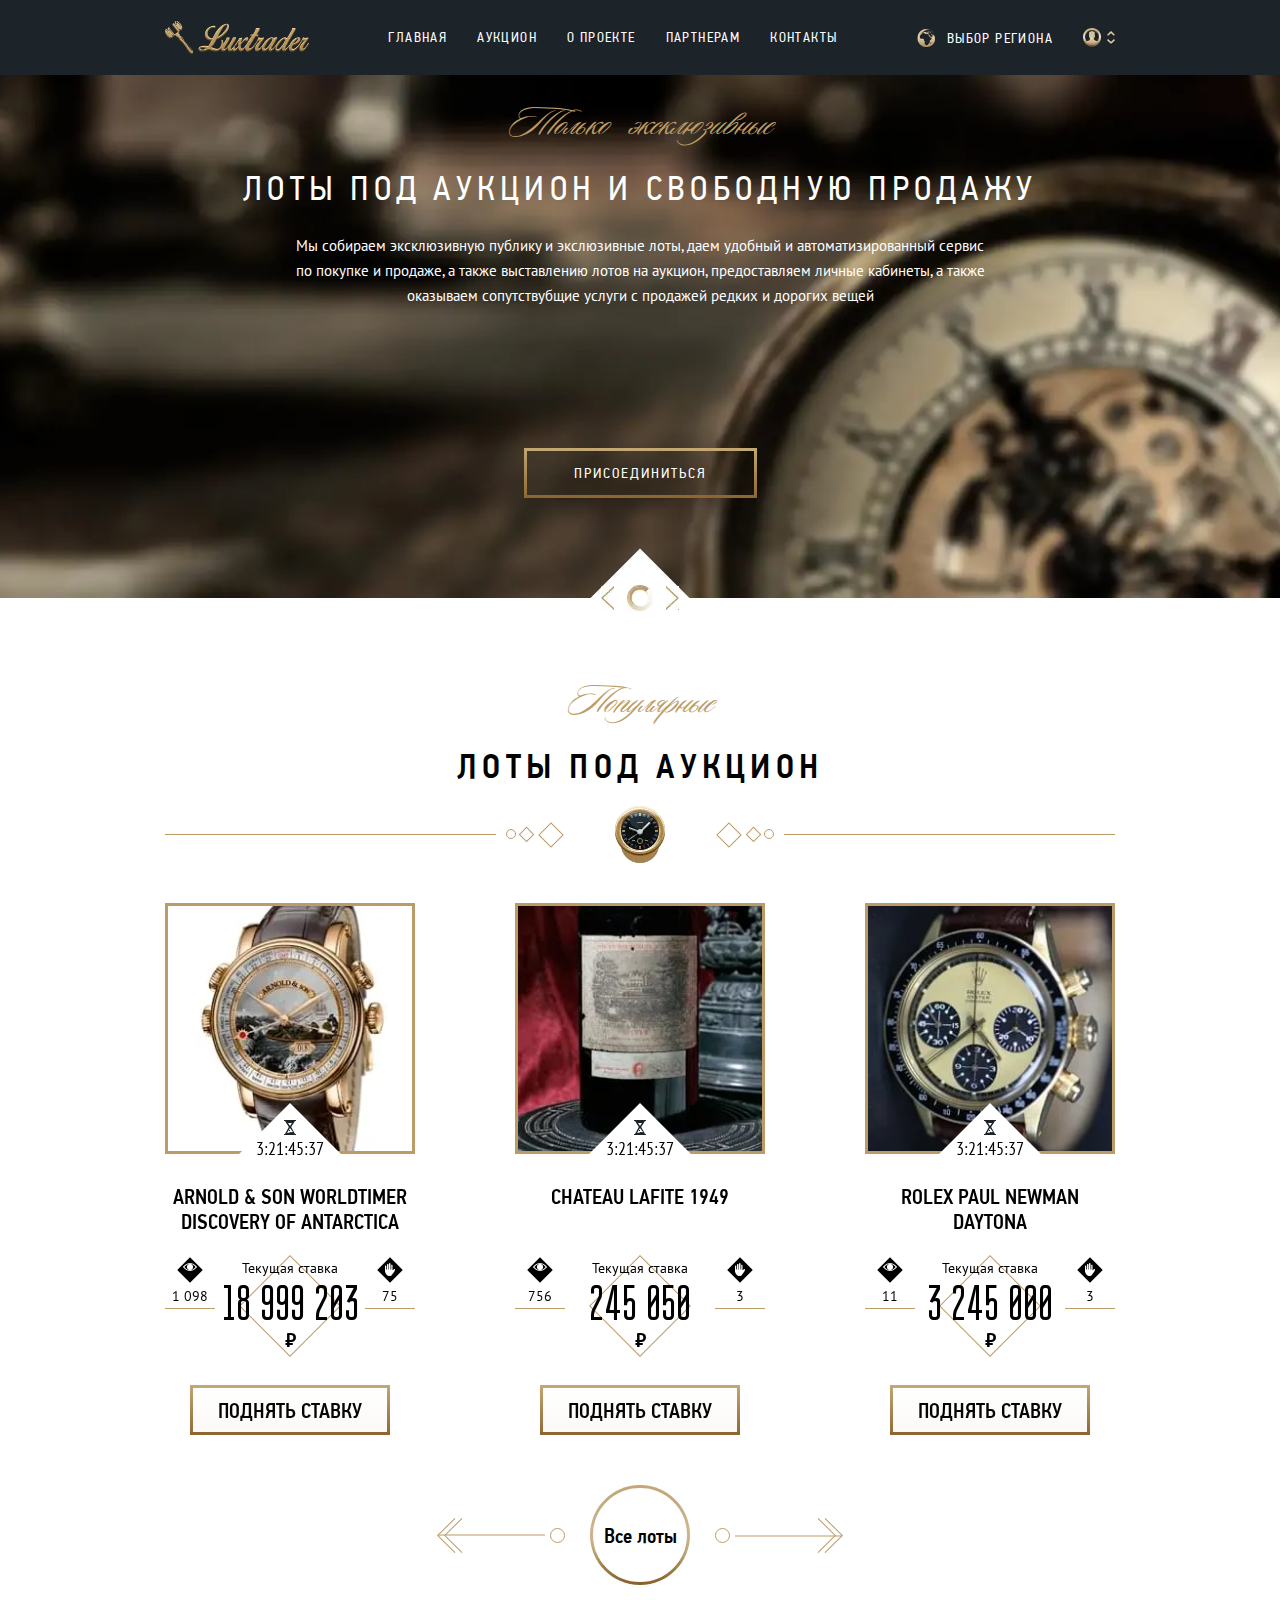
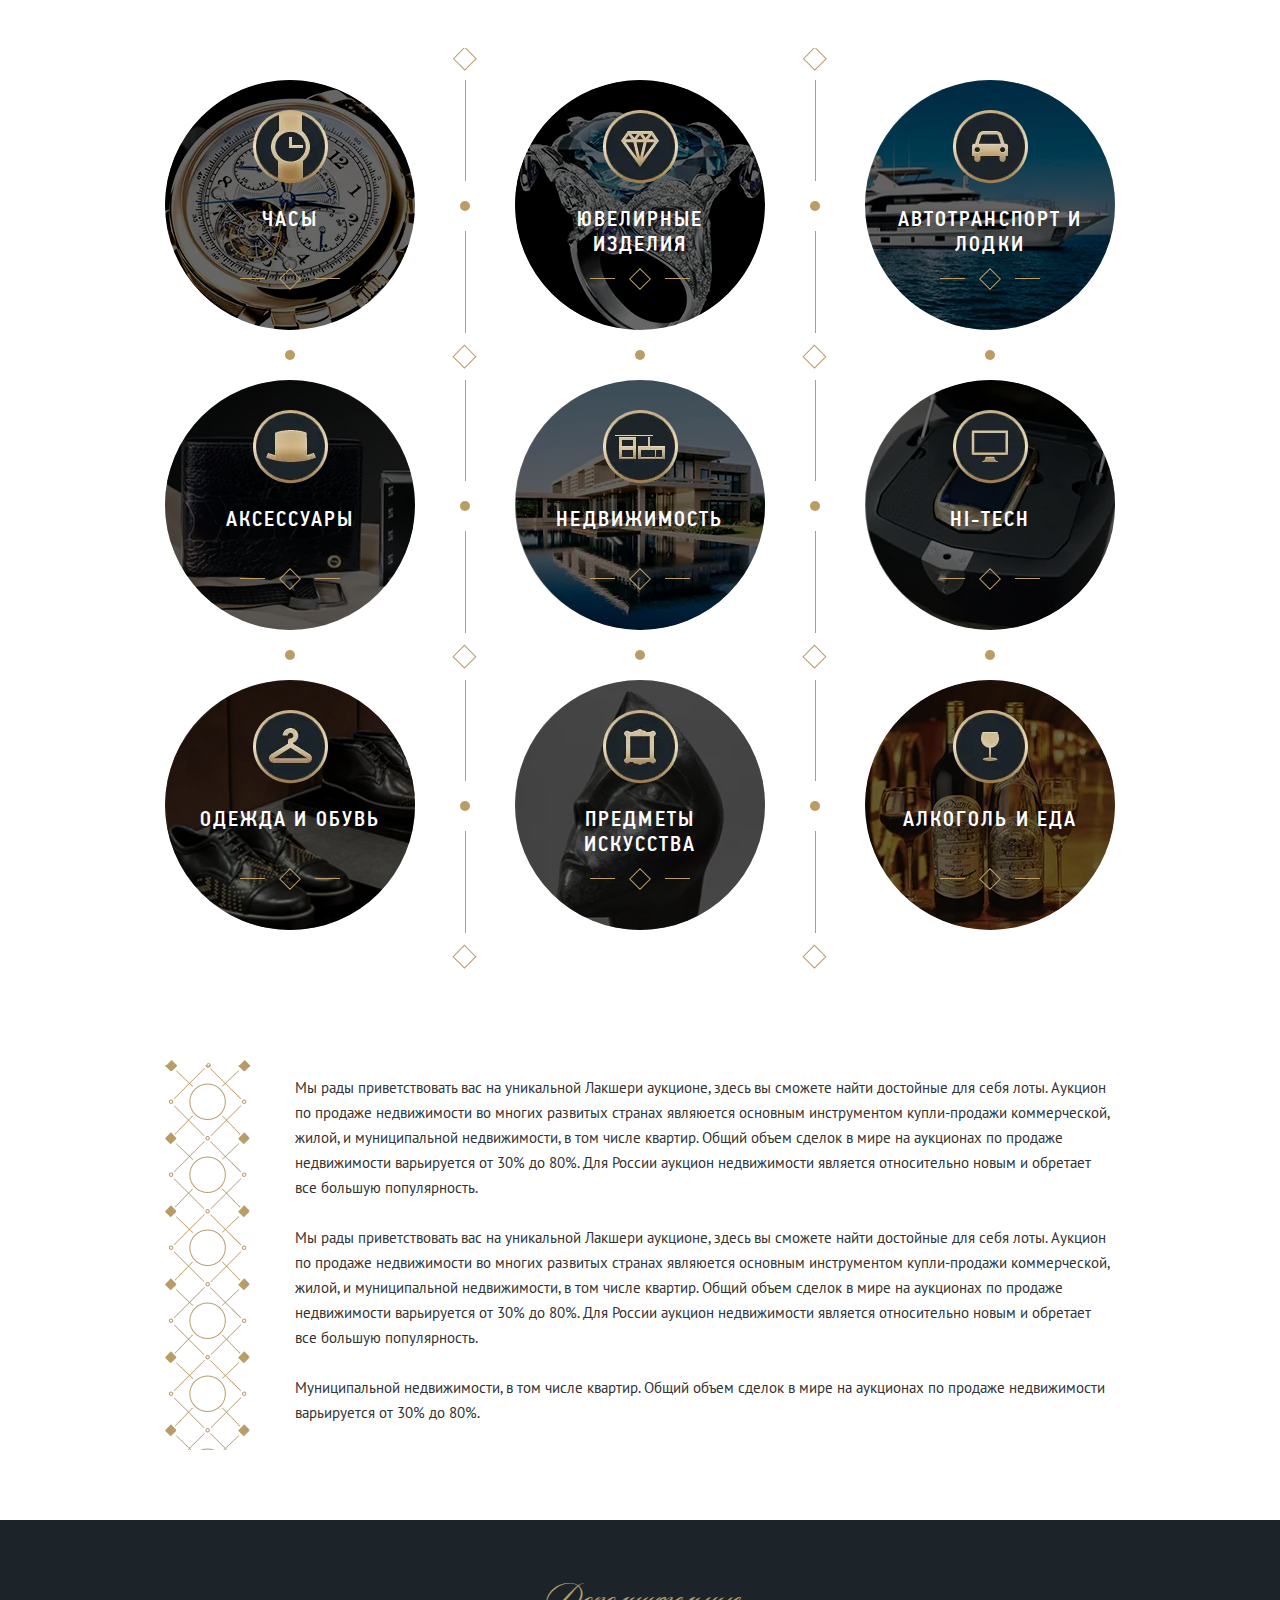
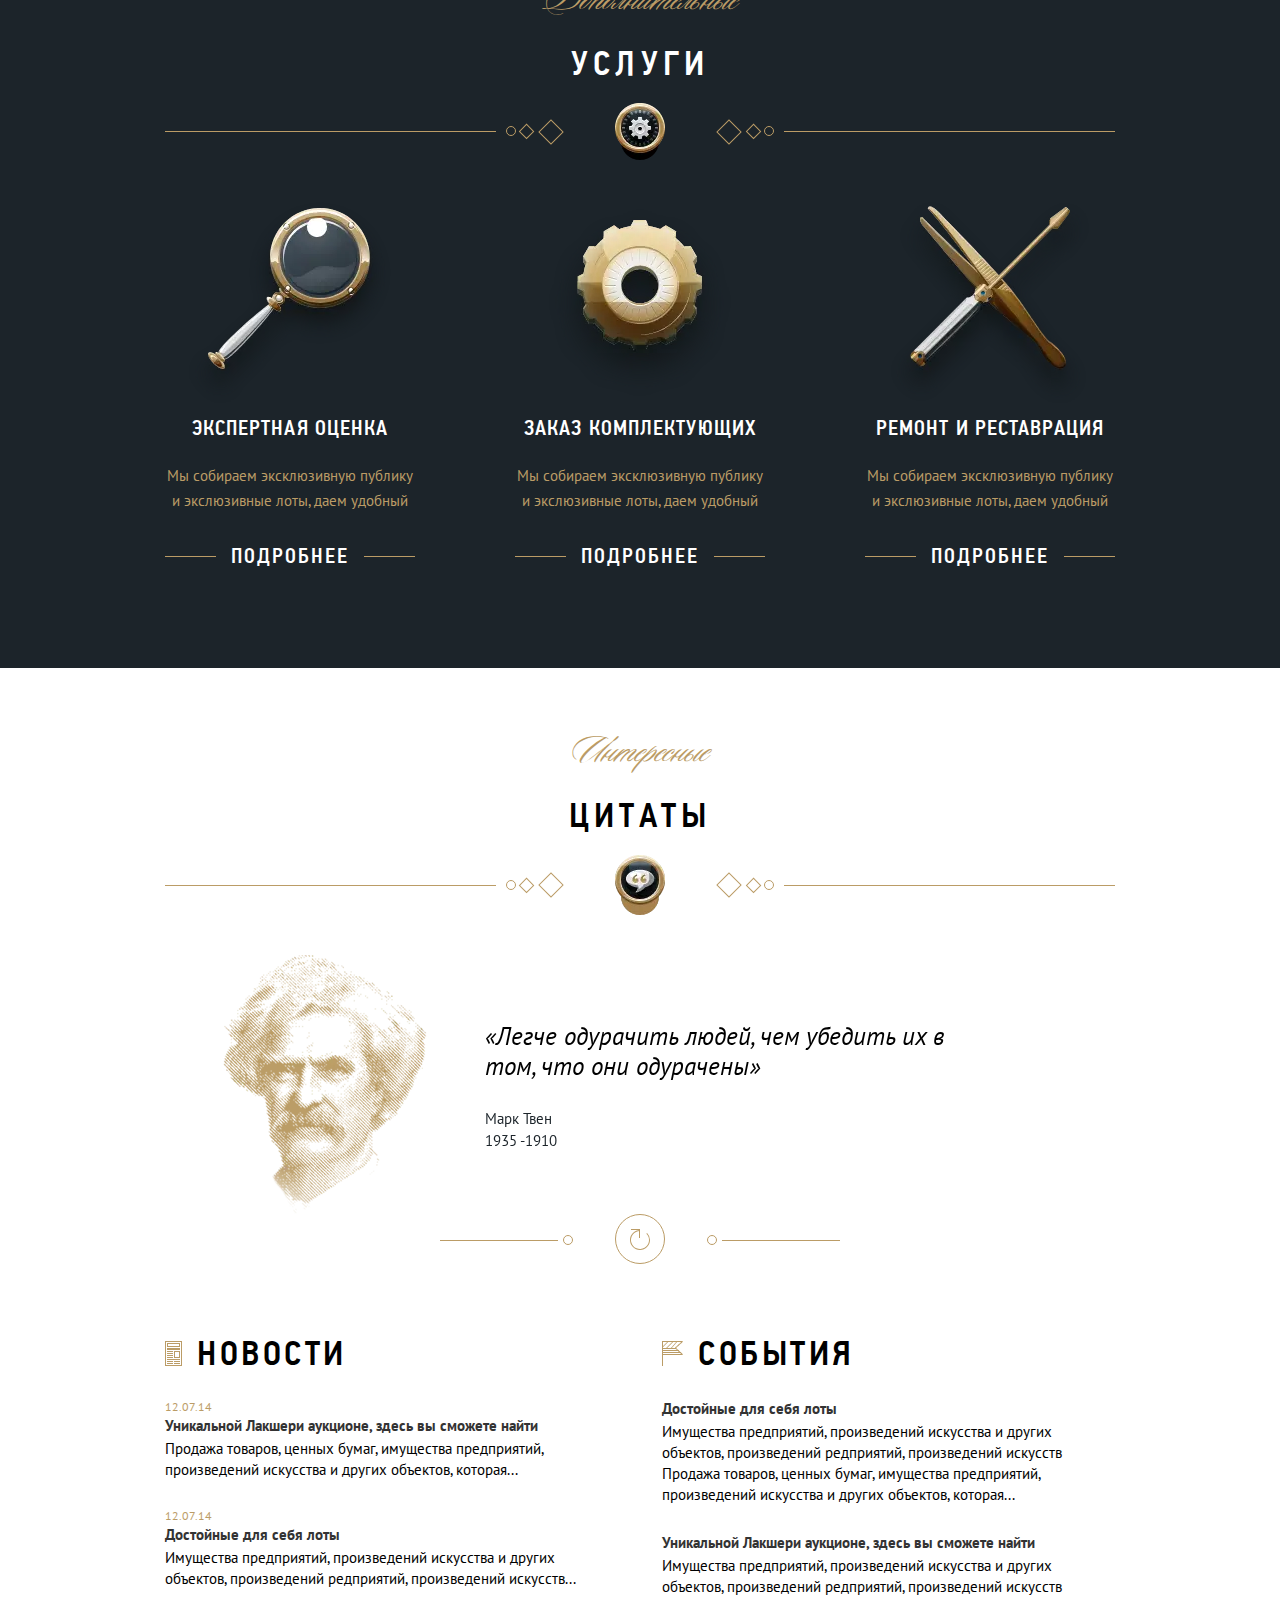
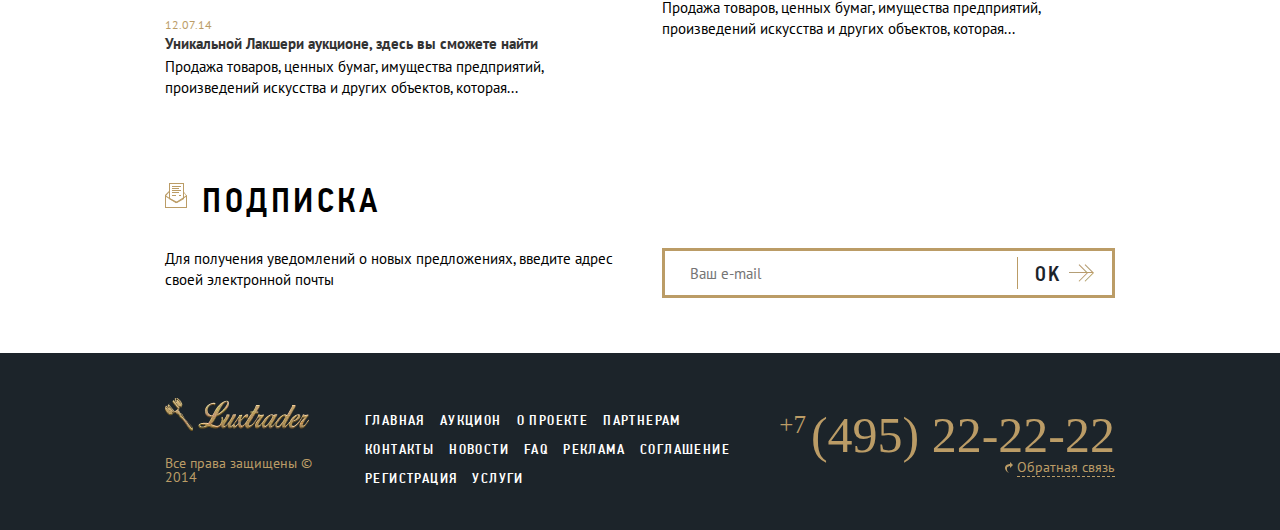
==== commit 46cceca1: "Все получилось" ====
--- a/home.html
+++ b/home.html
@@ -6,7 +6,7 @@
 	<meta charset="UTF-8">
 	<meta name="format-detection" content="telephone=no">
 	<!-- <style>body{opacity: 0;}</style> -->
-	<link rel="stylesheet" href="css/style.min.css?_v=20221019234906">
+	<link rel="stylesheet" href="css/style.min.css?_v=20221020170851">
 	<link rel="shortcut icon" href="favicon.ico">
 	<!-- <meta name="robots" content="noindex, nofollow"> -->
 	<meta name="viewport" content="width=device-width, initial-scale=1.0">
@@ -137,7 +137,6 @@
 				</div>
 			</section>
 
-			<!-- time 13:00  https://www.youtube.com/watch?v=j0dEldPxB1E&t=0s-->
 			<section class="page__lots lots">
 				<div class="lots__container">
 					<div class="lots__header block-header">
@@ -160,8 +159,6 @@
 							</div>
 						</div>
 					</div>
-					<!--? подключение второго слайдера -->
-					<!--? time 1:40:00 https://www.youtube.com/watch?v=j0dEldPxB1E&t=0s -->
 					<div class="lots__slider slider-lots">
 						<div class="slider-lots__slider swiper">
 							<div class="slider-lots__wrapper swiper-wrapper">
@@ -190,7 +187,7 @@
 											<div class="info-lot__current-bet current-bet-info-lot">
 												<div class="current-bet-info-lot__label">Текущая ставка</div>
 												<div class="current-bet-info-lot__value">18 999 203</div>
-												<div class="current-bet-info-lot__currency">Ꝑ</div>
+												<div class="current-bet-info-lot__currency">₽</div>
 											</div>
 											<div class="info-lot__statistic">
 												<div class="info-lot__icon">
@@ -228,7 +225,7 @@
 											<div class="info-lot__current-bet current-bet-info-lot">
 												<div class="current-bet-info-lot__label">Текущая ставка</div>
 												<div class="current-bet-info-lot__value">245 050</div>
-												<div class="current-bet-info-lot__currency">Ꝑ</div>
+												<div class="current-bet-info-lot__currency">₽</div>
 											</div>
 											<div class="info-lot__statistic">
 												<div class="info-lot__icon">
@@ -266,7 +263,7 @@
 											<div class="info-lot__current-bet current-bet-info-lot">
 												<div class="current-bet-info-lot__label">Текущая ставка</div>
 												<div class="current-bet-info-lot__value">3 245 000</div>
-												<div class="current-bet-info-lot__currency">Ꝑ</div>
+												<div class="current-bet-info-lot__currency">₽</div>
 											</div>
 											<div class="info-lot__statistic">
 												<div class="info-lot__icon">
@@ -685,8 +682,6 @@
 				</div>
 			</div>
 
-
-
 		</main>
 		<footer class="footer">
 			<div class="footer__container">
@@ -722,17 +717,7 @@
 			</div>
 		</footer>
 	</div>
-	<!-- <div id="popup" aria-hidden="true" class="popup">
-	<div class="popup__wrapper">
-		<div class="popup__content">
-			<button data-close type="button" class="popup__close">Закрыть</button>
-			<div class="popup__text">
-				Text
-			</div>
-		</div>
-	</div>
-</div> -->
-	<script src="js/app.min.js?_v=20221019234906"></script>
+	<script src="js/app.min.js?_v=20221020170851"></script>
 </body>
 
 </html>--- a/css/style.min.css
+++ b/css/style.min.css
@@ -1 +1 @@
-@charset "UTF-8";@import url(https://fonts.googleapis.com/css?family=PT+Sans:regular,italic,700&display=swap&subset=cyrillic-ext);@import url(https://fonts.googleapis.com/css?family=PT+Sans+Narrow:regular&display=swap&subset=cyrillic-ext);@font-face{font-family:BravoRG;font-display:swap;src:url(../fonts/BravoRG.woff2) format("woff2"),url(../fonts/BravoRG.woff) format("woff");font-weight:400;font-style:normal}@font-face{font-family:Ceremonious;font-display:swap;src:url(../fonts/Ceremonious.woff2) format("woff2"),url(../fonts/Ceremonious.woff) format("woff");font-weight:400;font-style:normal}@font-face{font-family:PFDin;font-display:swap;src:url(../fonts/PFDin-regular.woff2) format("woff2"),url(../fonts/PFDin-regular.woff) format("woff");font-weight:400;font-style:normal}@font-face{font-family:PFDin;font-display:swap;src:url(../fonts/PFDin-medium.woff2) format("woff2"),url(../fonts/PFDin-medium.woff) format("woff");font-weight:500;font-style:normal}@font-face{font-family:Glen_Jan;font-display:swap;src:url(../fonts/Glen_Jan.woff2) format("woff2"),url(../fonts/Glen_Jan.woff) format("woff");font-weight:400;font-style:normal}@font-face{font-family:Harbell;font-display:swap;src:url(../fonts/Harbell.woff2) format("woff2"),url(../fonts/Harbell.woff) format("woff");font-weight:400;font-style:normal}@font-face{font-family:Rouble;font-display:swap;src:url(../fonts/Rouble.woff2) format("woff2"),url(../fonts/Rouble.woff) format("woff");font-weight:400;font-style:normal}*{padding:0;margin:0;border:0}*,:after,:before{-webkit-box-sizing:border-box;box-sizing:border-box}body,html{height:100%;min-width:320px}body{color:#000;line-height:1;font-family:"PT Sans";font-size:.875rem;-ms-text-size-adjust:100%;-moz-text-size-adjust:100%;-webkit-text-size-adjust:100%;-webkit-font-smoothing:antialiased;-moz-osx-font-smoothing:grayscale}button,input,textarea{font-family:"PT Sans";font-size:inherit}input::-ms-clear{display:none}button{cursor:pointer;color:inherit;background-color:inherit}a{color:inherit}a:link,a:visited{text-decoration:none}a:hover{text-decoration:none}ul li{list-style:none}img{vertical-align:top}h1,h2,h3,h4,h5,h6{font-weight:inherit;font-size:inherit}.lock body{overflow:hidden;-ms-touch-action:none;touch-action:none}.wrapper{min-height:100%;display:-webkit-box;display:-ms-flexbox;display:flex;-webkit-box-orient:vertical;-webkit-box-direction:normal;-ms-flex-direction:column;flex-direction:column;overflow:hidden}.wrapper>main{-webkit-box-flex:1;-ms-flex:1 1 auto;flex:1 1 auto}.wrapper>*{min-width:0}[class*=__container]{max-width:59.375rem;-webkit-box-sizing:content-box;box-sizing:content-box;margin:0 auto;padding:0 .625rem}.button{display:-webkit-inline-box;display:-ms-inline-flexbox;display:inline-flex;padding:0 0}.button._fw{width:100%}input[type=email],input[type=tel],input[type=text],textarea{-webkit-appearance:none;-moz-appearance:none;appearance:none}.input{border-radius:0!important;width:100%;color:#4f4f4f;font-size:.9375rem;height:100%;display:block;padding:0 1.5625rem}.input._form-focus{color:#000}.input._form-error{color:red;margin-bottom:.625rem}textarea.input{resize:none;padding:0 0}[class*=-ibg]{position:relative}[class*=-ibg] img{position:absolute;width:100%;height:100%;top:0;left:0;-o-object-fit:cover;object-fit:cover}[class*=-ibg_contain] img{-o-object-fit:contain;object-fit:contain}p:not(:last-child){margin-bottom:.625rem}.title{text-align:center}.title__item{font-family:Ceremonious;font-size:2.5rem;color:#bb9c66;margin-bottom:1.4375rem}.title__main{font-family:PFDin;font-size:2.1875rem;line-height:1.1428571429;text-transform:uppercase;letter-spacing:.328125rem;font-weight:500}@supports (font-size:clamp(1.75rem ,1.53125rem + 1.09375vw ,2.1875rem)){.title__main{font-size:clamp(1.75rem ,1.53125rem + 1.09375vw ,2.1875rem)}}@supports not (font-size:clamp(1.75rem ,1.53125rem + 1.09375vw ,2.1875rem)){.title__main{font-size:calc(1.75rem + .4375 * (100vw - 20rem)/ 40)}}.title__main_w{color:#fff}.title__main_regular{font-weight:400}.btn{position:relative;display:inline-block}.btn::after,.btn:before{position:absolute;left:0;height:.1875rem;width:100%;content:""}.btn::before{top:0;background-color:#c3a774}.btn::after{bottom:0;background-color:#8f6630}.btn__body::after,.btn__body::before{content:"";position:absolute;top:0;height:100%;width:.1875rem;background-image:-webkit-gradient(linear,left bottom,left top,from(#8f6630),to(#c3a774));background-image:-o-linear-gradient(bottom,#8f6630,#c3a774);background-image:linear-gradient(to top,#8f6630,#c3a774)}.btn__body::before{left:0}.btn__body::after{right:0}.btn__body span{min-height:3.125rem;color:#fff;font-size:.9375rem;font-family:PFDin;letter-spacing:.125rem;text-transform:uppercase;display:-webkit-box;display:-ms-flexbox;display:flex;-webkit-box-pack:center;-ms-flex-pack:center;justify-content:center;-webkit-box-align:center;-ms-flex-align:center;align-items:center;padding:0 3.125rem;position:relative}.btn__body span::after{content:"";height:3.125rem;-webkit-transition:all .5s ease 0s;-o-transition:all .5s ease 0s;transition:all .5s ease 0s;opacity:.06;background-image:-webkit-gradient(linear,left bottom,left top,from(#bb9c66),to(rgba(187,156,102,0)));background-image:-o-linear-gradient(bottom,#bb9c66 0,rgba(187,156,102,0) 100%);background-image:linear-gradient(to top,#bb9c66 0,rgba(187,156,102,0) 100%);top:0;left:0;position:absolute;width:100%}.btn_big .btn__body span{font-size:1.3125rem;color:#000;letter-spacing:0;padding:0 .625rem;font-weight:500}.btn._fw{width:100%}.block-header__title{margin:0 0 1.25rem 0}.block-decor{display:-webkit-box;display:-ms-flexbox;display:flex;-webkit-box-align:center;-ms-flex-align:center;align-items:center}.block-decor__items{-webkit-box-flex:1;-ms-flex:1 1 auto;flex:1 1 auto;display:-webkit-box;display:-ms-flexbox;display:flex;-webkit-box-align:center;-ms-flex-align:center;align-items:center}.block-decor__items::before{content:"";height:.0625rem;width:100%;-webkit-box-flex:1;-ms-flex:1 1 auto;flex:1 1 auto;background-color:#bb9c66}.block-decor__items::after{content:"";height:calc(1.5625rem * .72);width:calc(1.5625rem * .72);-webkit-box-flex:0;-ms-flex:0 0 18px;flex:0 0 18px;-webkit-transform:rotate(-45deg);-ms-transform:rotate(-45deg);transform:rotate(-45deg);border:.0625rem solid #bb9c66;margin:0 .3125rem 0 .3125rem}.block-decor__items span{display:-webkit-box;display:-ms-flexbox;display:flex;-webkit-box-align:center;-ms-flex-align:center;align-items:center;margin:0 .3125rem}.block-decor__items span::before{content:"";height:.625rem;width:.625rem;-webkit-box-flex:0;-ms-flex:0 0 .625rem;flex:0 0 .625rem;border-radius:50%;border:.0625rem solid #bb9c66;margin:0 .3125rem}.block-decor__items span::after{content:"";height:calc(.9375rem * .72);width:calc(.9375rem * .72);-webkit-box-flex:0;-ms-flex:0 0 10.8px;flex:0 0 10.8px;border:.0625rem solid #bb9c66;-webkit-transform:rotate(-45deg);-ms-transform:rotate(-45deg);transform:rotate(-45deg)}.block-decor__items:last-child{-webkit-box-orient:horizontal;-webkit-box-direction:reverse;-ms-flex-direction:row-reverse;flex-direction:row-reverse}.block-decor__items:last-child span{-webkit-box-orient:horizontal;-webkit-box-direction:reverse;-ms-flex-direction:row-reverse;flex-direction:row-reverse}.block-decor__icon{text-align:center;-webkit-box-flex:0;-ms-flex:0 0 9.375rem;flex:0 0 9.375rem}.block-decor__icon img{max-width:4.375rem}.lot{display:-webkit-box;display:-ms-flexbox;display:flex;-webkit-box-orient:vertical;-webkit-box-direction:normal;-ms-flex-direction:column;flex-direction:column;height:100%;text-align:center}.lot__header{text-align:center;margin-bottom:1.875rem;position:relative}.lot__image-ibg{display:block;border:.1875rem solid #bb9c66;padding:0 0 98% 0}.lot__title{line-height:1.1904761905;font-weight:500;color:#000;font-family:PFDin;text-transform:uppercase;-webkit-box-flex:1;-ms-flex:1 1 auto;flex:1 1 auto;z-index:2;margin:0 0 1.6875rem 0}@supports (font-size:clamp(1.125rem ,1.03125rem + 0.46875vw ,1.3125rem)){.lot__title{font-size:clamp(1.125rem ,1.03125rem + .46875vw ,1.3125rem)}}@supports not (font-size:clamp(1.125rem ,1.03125rem + 0.46875vw ,1.3125rem)){.lot__title{font-size:calc(1.125rem + .1875 * (100vw - 20rem)/ 40)}}.lot__btn{margin:0 1.5625rem}.timer-lot{position:relative;-webkit-transform:translate(-50%,50%);-ms-transform:translate(-50%,50%);transform:translate(-50%,50%);width:4.5rem;height:4.5rem;display:-webkit-inline-box;display:-ms-inline-flexbox;display:inline-flex;-webkit-box-align:center;-ms-flex-align:center;align-items:center;-webkit-box-orient:vertical;-webkit-box-direction:normal;-ms-flex-direction:column;flex-direction:column;padding-top:.125rem;position:absolute;left:50%;bottom:0}.timer-lot div{position:relative;z-index:2}.timer-lot::before{content:"";background-color:#fff;width:100%;height:100%;position:absolute;top:0;left:0;-webkit-transform:rotate(-45deg);-ms-transform:rotate(-45deg);transform:rotate(-45deg)}.timer-lot__icon{margin-bottom:.3125rem}.timer-lot__item{font-family:"PT Sans Narrow";font-size:1.125rem}.info-lot{display:-webkit-box;display:-ms-flexbox;display:flex;-webkit-box-pack:center;-ms-flex-pack:center;justify-content:center;margin-bottom:2.1875rem}.info-lot__statistic{-webkit-box-flex:0;-ms-flex:0 0 3.125rem;flex:0 0 3.125rem;display:-webkit-box;display:-ms-flexbox;display:flex;-webkit-box-orient:vertical;-webkit-box-direction:normal;-ms-flex-direction:column;flex-direction:column;-webkit-box-align:center;-ms-flex-align:center;align-items:center}.info-lot__icon{width:1.125rem;height:1.125rem;display:-webkit-box;display:-ms-flexbox;display:flex;-webkit-box-pack:center;-ms-flex-pack:center;justify-content:center;-webkit-box-align:center;-ms-flex-align:center;align-items:center;position:relative;margin-bottom:.625rem}.info-lot__icon img{position:relative;z-index:2}.info-lot__icon::after{content:"";width:100%;height:100%;position:absolute;-webkit-transform:rotate(-45deg);-ms-transform:rotate(-45deg);transform:rotate(-45deg);background-color:#000}.info-lot__value{font-size:.875rem;padding-bottom:.3125rem;width:3.125rem;border-bottom:.0625rem solid #bb9c66}.info-lot__current-bet{-webkit-box-flex:1;-ms-flex:1 1 auto;flex:1 1 auto}.current-bet-info-lot{padding:0 .3125rem;position:relative}.current-bet-info-lot::after{content:"";position:absolute;width:4.5rem;height:4.5rem;top:50%;left:50%;-webkit-transform:translate(-50%,-50%) rotate(-45deg);-ms-transform:translate(-50%,-50%) rotate(-45deg);transform:translate(-50%,-50%) rotate(-45deg);border:1px solid #bb9c66;z-index:-1}.current-bet-info-lot div{position:relative;z-index:2}.current-bet-info-lot__label{margin-bottom:.3125rem}.current-bet-info-lot__value{font-family:BravoRG;white-space:nowrap}@supports (font-size:clamp(2.1875rem ,1.71875rem + 2.34375vw ,3.125rem)){.current-bet-info-lot__value{font-size:clamp(2.1875rem ,1.71875rem + 2.34375vw ,3.125rem)}}@supports not (font-size:clamp(2.1875rem ,1.71875rem + 2.34375vw ,3.125rem)){.current-bet-info-lot__value{font-size:calc(2.1875rem + .9375 * (100vw - 20rem)/ 40)}}.current-bet-info-lot__currency{font-size:1.125rem}.item{position:relative;padding:1.875rem 1.875rem 2.5rem 1.875rem;text-align:center;height:15.625rem;width:15.625rem;border-radius:50%;overflow:hidden;display:-webkit-box;display:-ms-flexbox;display:flex;-webkit-box-orient:vertical;-webkit-box-direction:normal;-ms-flex-direction:column;flex-direction:column;-webkit-box-align:center;-ms-flex-align:center;align-items:center}.item__link{position:absolute;width:100%;height:100%;top:0;left:0;z-index:5;border-radius:50%;overflow:hidden}.item__icon{position:relative;z-index:2;margin:0 0 1.375rem 0}.item__title{letter-spacing:2.1px;position:relative;z-index:2;color:#fff;font-size:1.3125rem;line-height:1.1904761905;font-weight:500;text-transform:uppercase;font-family:PFDin;-webkit-box-flex:1;-ms-flex:1 1 auto;flex:1 1 auto;text-align:center}.item__deco{text-align:center;position:relative;z-index:2}.item__bg-ibg{position:absolute;width:100%;height:100%;top:0;left:0;-webkit-transition:-webkit-transform .8s ease 0s;transition:-webkit-transform .8s ease 0s;-o-transition:transform .8s ease 0s;transition:transform .8s ease 0s;transition:transform .8s ease 0s,-webkit-transform .8s ease 0s}.item__bg-ibg::after{content:"";position:absolute;width:100%;height:100%;top:0;left:0;background-color:rgba(0,0,0,.6)}.service{text-align:center;display:-webkit-box;display:-ms-flexbox;display:flex;-webkit-box-orient:vertical;-webkit-box-direction:normal;-ms-flex-direction:column;flex-direction:column;height:100%}.service__image{height:12.8125rem;display:-webkit-box;display:-ms-flexbox;display:flex;-webkit-box-pack:center;-ms-flex-pack:center;justify-content:center;-webkit-box-align:center;-ms-flex-align:center;align-items:center;margin-bottom:.625rem}.service__title{font-family:PFDin;font-size:1.3125rem;line-height:1.1904761905;font-weight:500;text-transform:uppercase;letter-spacing:1.1px;color:#fff;-webkit-box-flex:1;-ms-flex:1 1 auto;flex:1 1 auto}.service__text{font-size:.9375rem;line-height:1.6666666667;color:#bb9c66;margin-top:1.4375rem;max-height:3.125rem;overflow:hidden}.service__btn{font-family:PFDin;font-size:1.3125rem;line-height:1.1904761905;font-weight:500;text-transform:uppercase;letter-spacing:.1em;color:#fff;text-align:center;position:relative;margin-top:1.875rem}.service__btn::before{content:"";position:absolute;background-color:#bb9c66;height:.0625rem;width:100%;top:50%;left:0}.service__btn span{background-color:#1c242a;position:relative;z-index:2;padding:0 .9375rem}.title-info{display:-webkit-box;display:-ms-flexbox;display:flex;-webkit-box-align:center;-ms-flex-align:center;align-items:center;font-size:2.1875rem;font-family:PFDin;font-weight:500;letter-spacing:.21875rem;text-transform:uppercase;margin-bottom:1.875rem}.title-info span:first-child{margin:0 .9375rem 0 0}.title-info span:first-child picture{display:-webkit-box;display:-ms-flexbox;display:flex;-webkit-box-pack:center;-ms-flex-pack:center;justify-content:center;-webkit-box-align:center;-ms-flex-align:center;align-items:center}.none{display:none}.header{background-color:#1c242a;position:fixed;width:100%;top:0;left:0;z-index:50}.header__container{position:relative;display:-webkit-box;display:-ms-flexbox;display:flex;-webkit-box-align:center;-ms-flex-align:center;align-items:center;height:4.6875rem}.header__logo{position:relative;z-index:2;width:9rem}.menu{-webkit-box-flex:1;-ms-flex:1 1 auto;flex:1 1 auto}@supports (padding-left:clamp(0.625rem ,0.0000000625rem + 3.125vw ,1.875rem)){.menu{padding-left:clamp(.625rem ,.0000000625rem + 3.125vw ,1.875rem)}}@supports not (padding-left:clamp(0.625rem ,0.0000000625rem + 3.125vw ,1.875rem)){.menu{padding-left:calc(.625rem + 1.25 * (100vw - 20rem)/ 40)}}.menu__list{display:-webkit-box;display:-ms-flexbox;display:flex;-webkit-box-pack:center;-ms-flex-pack:center;justify-content:center}.menu__list li{margin:0 .9375rem}.actions-header__region,.menu__link{font-family:PFDin;font-size:.875rem;line-height:1.5;text-transform:uppercase;letter-spacing:.1em;color:#fff}.actions-header{display:-webkit-box;display:-ms-flexbox;display:flex;-webkit-box-align:center;-ms-flex-align:center;align-items:center;padding:0 0 0 1.875rem}.no-webp .actions-header__region{background:url(../img/icons/globe.png) left no-repeat}.actions-header__region{position:relative;z-index:2;padding:0 0 0 1.875rem;line-height:1.125rem;min-width:1.125rem;min-height:1.125rem}.actions-header__user{margin:0 0 0 1.875rem}.user-header__icon{position:relative;z-index:2;cursor:pointer}.user-header__menu{opacity:0;visibility:hidden;-webkit-transition:all .3s ease 0s;-o-transition:all .3s ease 0s;transition:all .3s ease 0s;top:5.5rem;right:0;position:absolute;background:#1c242a;padding:1.25rem;min-width:11rem}.user-header__menu li{margin:0 0 .5rem 0}.user-header__menu li:last-child{margin:0}.user-header__menu._active{top:4.875rem;opacity:1;visibility:visible}.user-header__link{color:#fff;padding:0 0 0 1.875rem;display:inline-block;line-height:1.125rem}.no-webp .user-header__link_1{background:url(../img/icons/menu/01.png) 1px center no-repeat}.no-webp .user-header__link_2{background:url(../img/icons/menu/02.png) left center no-repeat}.no-webp .user-header__link_3{background:url(../img/icons/menu/03.png) 4px center no-repeat}.no-webp .user-header__link_4{background:url(../img/icons/menu/04.png) left center no-repeat}.footer{padding:2.8125rem 0;background-color:#1c242a}@supports (padding-top:clamp(2.1875rem ,1.875rem + 1.5625vw ,2.8125rem)){.footer{padding-top:clamp(2.1875rem ,1.875rem + 1.5625vw ,2.8125rem)}}@supports not (padding-top:clamp(2.1875rem ,1.875rem + 1.5625vw ,2.8125rem)){.footer{padding-top:calc(2.1875rem + .625 * (100vw - 20rem)/ 40)}}@supports (padding-bottom:clamp(1.875rem ,1.40625rem + 2.34375vw ,2.8125rem)){.footer{padding-bottom:clamp(1.875rem ,1.40625rem + 2.34375vw ,2.8125rem)}}@supports not (padding-bottom:clamp(1.875rem ,1.40625rem + 2.34375vw ,2.8125rem)){.footer{padding-bottom:calc(1.875rem + .9375 * (100vw - 20rem)/ 40)}}.footer__container{display:-webkit-box;display:-ms-flexbox;display:flex}.footer__column:first-child{-webkit-box-flex:0;-ms-flex:0 0 11.25rem;flex:0 0 11.25rem}.footer__column_full{-webkit-box-flex:1;-ms-flex:1 1 auto;flex:1 1 auto}.footer__logo{display:inline-block;margin-bottom:1.5625rem}.footer__info{color:#bb9c66}.footer__menu{padding:0 1.25rem}.footer__list{display:-webkit-box;display:-ms-flexbox;display:flex;-ms-flex-wrap:wrap;flex-wrap:wrap}.footer__list li{margin:.9375rem .9375rem 0 0}.footer__link{font-family:PFDin;font-size:.875rem;font-weight:500;color:#fff;text-transform:uppercase;letter-spacing:.0875rem}.footer__link:hover{text-decoration:underline}.footer__contacts{padding-top:.75rem;text-align:right;display:-webkit-box;display:-ms-flexbox;display:flex;-webkit-box-orient:vertical;-webkit-box-direction:normal;-ms-flex-direction:column;flex-direction:column;-webkit-box-align:end;-ms-flex-align:end;align-items:flex-end}.footer__phone{white-space:nowrap;display:-webkit-box;display:-ms-flexbox;display:flex;-webkit-box-align:start;-ms-flex-align:start;align-items:flex-start;color:#bb9c66;font-family:BravoRGRegular;font-size:3.125rem;text-transform:uppercase}@supports (font-size:clamp(2.1875rem ,1.71875rem + 2.34375vw ,3.125rem)){.footer__phone{font-size:clamp(2.1875rem ,1.71875rem + 2.34375vw ,3.125rem)}}@supports not (font-size:clamp(2.1875rem ,1.71875rem + 2.34375vw ,3.125rem)){.footer__phone{font-size:calc(2.1875rem + .9375 * (100vw - 20rem)/ 40)}}.footer__phone small{margin:.125rem .3125rem 0 0;font-size:1.5625rem}.footer__callback{color:#bb9c66;background:url(../img/icons/callback.svg) left no-repeat;padding:0 0 0 .75rem}.footer__callback span{border-bottom:1px dashed}.page{-webkit-box-flex:1;-ms-flex:1 1 auto;flex:1 1 auto;padding-top:4.6875rem}.gallery{position:relative}.gallery .swiper-wrapper{-webkit-box-align:stretch;-ms-flex-align:stretch;align-items:stretch}.gallery__control{position:absolute;z-index:2;left:50%;bottom:0;width:6.25rem;height:6.25rem;-webkit-transform:translate(-50%,50%);-ms-transform:translate(-50%,50%);transform:translate(-50%,50%);display:-webkit-box;display:-ms-flexbox;display:flex;-webkit-box-pack:center;-ms-flex-pack:center;justify-content:center;-webkit-box-align:center;-ms-flex-align:center;align-items:center}.gallery__control::after{content:"";background-color:#fff;position:absolute;width:70%;height:70%;top:50%;left:50%;-webkit-transform:translate(-50%,-50%) rotate(-45deg);-ms-transform:translate(-50%,-50%) rotate(-45deg);transform:translate(-50%,-50%) rotate(-45deg)}.swiper-slide{text-align:center;padding:1.875rem 0 6.25rem 0;position:relative}.swiper-slide__content{position:relative;z-index:2;height:100%}.swiper-slide__container{height:100%;display:-webkit-box;display:-ms-flexbox;display:flex;-webkit-box-orient:vertical;-webkit-box-direction:normal;-ms-flex-direction:column;flex-direction:column;-webkit-box-align:center;-ms-flex-align:center;align-items:center}.swiper-slide__image{position:absolute;width:100%;height:100%;top:0;left:0}.swiper-slide__text{max-width:43.75rem;margin:1.5625rem auto 0 auto;font-size:.9375rem;line-height:1.6666666667;color:#fff;-webkit-box-flex:1;-ms-flex:1 1 auto;flex:1 1 auto}.swiper-slide__btn{margin:3.4375rem 0 0 0}.no-webp .control-gallery__arrow{background:url(../img/icons/sl-arrow.png) 0 0 no-repeat}.control-gallery__arrow{position:relative;z-index:2;width:.875rem;height:1.5rem;cursor:pointer}.control-gallery__arrow_next{-webkit-transform:rotate(-180deg);-ms-transform:rotate(-180deg);transform:rotate(-180deg)}.control-gallery__decor{position:relative;z-index:2;margin:0 .75rem;-webkit-animation:rotate 8s infinite linear;animation:rotate 8s infinite linear}@-webkit-keyframes rotate{100%{-webkit-transform:rotate(360deg);transform:rotate(360deg)}}@keyframes rotate{100%{-webkit-transform:rotate(360deg);transform:rotate(360deg)}}.lots{padding:5.3125rem 0 3.9375rem 0}@supports (padding-top:clamp(3.75rem ,2.96875rem + 3.90625vw ,5.3125rem)){.lots{padding-top:clamp(3.75rem ,2.96875rem + 3.90625vw ,5.3125rem)}}@supports not (padding-top:clamp(3.75rem ,2.96875rem + 3.90625vw ,5.3125rem)){.lots{padding-top:calc(3.75rem + 1.5625 * (100vw - 20rem)/ 40)}}.lots__header{margin:0 0 2.5rem 0}.slider-lots__slider{margin:0 -3.125rem 3.125rem}.slider-lots__slider .swiper-wrapper{-webkit-box-align:stretch;-ms-flex-align:stretch;align-items:stretch}.slider-lots__slide{padding:0 3.125rem}.control-slider-lots{display:-webkit-box;display:-ms-flexbox;display:flex;-webkit-box-pack:center;-ms-flex-pack:center;justify-content:center;-webkit-box-align:center;-ms-flex-align:center;align-items:center}.control-slider-lots__arrow{display:-webkit-box;display:-ms-flexbox;display:flex;-webkit-box-align:center;-ms-flex-align:center;align-items:center;-webkit-box-pack:end;-ms-flex-pack:end;justify-content:flex-end;cursor:pointer}.control-slider-lots__arrow span{background:url(../img/icons/sl-arrow.svg) left 0 no-repeat;-webkit-box-flex:0;-ms-flex:0 0 6.75rem;flex:0 0 6.75rem;overflow:hidden;width:6.75rem;height:2.1875rem}.control-slider-lots__arrow::after{content:"";margin:0 .3125rem;width:.9375rem;height:.9375rem;border-radius:50%;border:.0625rem solid #bb9c66}.control-slider-lots__arrow:last-child{-webkit-box-orient:horizontal;-webkit-box-direction:reverse;-ms-flex-direction:row-reverse;flex-direction:row-reverse}.control-slider-lots__arrow:last-child span{-webkit-transform:rotate(-180deg);-ms-transform:rotate(-180deg);transform:rotate(-180deg)}.no-webp .control-slider-lots__link{background:url(../img/icons/circle.png) 0 0 no-repeat}.control-slider-lots__link{-webkit-box-flex:0;-ms-flex:0 0 6.25rem;flex:0 0 6.25rem;height:6.25rem;display:-webkit-box;display:-ms-flexbox;display:flex;-webkit-box-pack:center;-ms-flex-pack:center;justify-content:center;-webkit-box-align:center;-ms-flex-align:center;align-items:center;font-size:1.3125rem;color:#000;font-weight:500;font-family:PFDin;margin:0 1.25rem}@supports (margin-bottom:clamp(0.0000000625rem ,-2.1874999063rem + 10.9374998438vw ,4.375rem)){.categories{margin-bottom:clamp(.0000000625rem ,-2.1874999063rem + 10.9374998438vw ,4.375rem)}}@supports not (margin-bottom:clamp(0.0000000625rem ,-2.1874999063rem + 10.9374998438vw ,4.375rem)){.categories{margin-bottom:calc(.0000000625rem + 4.3749999375 * (100vw - 20rem)/ 40)}}@supports (margin-bottom:clamp(0.0000000625rem ,-2.6562499063rem + 13.2812498438vw ,5.3125rem)){.categories__items{margin-bottom:clamp(.0000000625rem ,-2.6562499063rem + 13.2812498438vw ,5.3125rem)}}@supports not (margin-bottom:clamp(0.0000000625rem ,-2.6562499063rem + 13.2812498438vw ,5.3125rem)){.categories__items{margin-bottom:calc(.0000000625rem + 5.3124999375 * (100vw - 20rem)/ 40)}}.categories__container{overflow:hidden;position:relative}.categories__container::after{content:"";position:absolute;bottom:0;height:2.8125rem;background-color:#fff;width:100%}.categories__row{display:-webkit-box;display:-ms-flexbox;display:flex;margin:0 -3.125rem;-ms-flex-wrap:wrap;flex-wrap:wrap;position:relative;padding-top:2rem}.categories__row::after,.categories__row::before{content:"";position:absolute;top:.125rem;width:1.08rem;height:1.08rem;-webkit-box-flex:0;-ms-flex:0 0 1.08rem;flex:0 0 1.08rem;-webkit-transform:translate(-50%,0) rotate(-45deg);-ms-transform:translate(-50%,0) rotate(-45deg);transform:translate(-50%,0) rotate(-45deg);border:.0625rem solid #bb9c66}.categories__row::before{left:33.333%}.categories__row::after{left:66.667%}.categories__column{padding:0 3.125rem 1.5625rem;-webkit-box-flex:0;-ms-flex:0 1 33.333%;flex:0 1 33.333%;margin:0 0 1.5625rem 0;position:relative;display:-webkit-box;display:-ms-flexbox;display:flex;-webkit-box-pack:center;-ms-flex-pack:center;justify-content:center}.categories__column::before{content:"";background-color:#bb9c66;width:.625rem;height:.625rem;-webkit-box-flex:0;-ms-flex:0 0 .625rem;flex:0 0 .625rem;border-radius:50%;position:absolute;left:50%;bottom:-.3125rem;-webkit-transform:translate(-50%,0);-ms-transform:translate(-50%,0);transform:translate(-50%,0)}.categories__decor{position:absolute;right:0;top:0;width:1.5rem;-webkit-transform:translate(50%,0);-ms-transform:translate(50%,0);transform:translate(50%,0);height:calc(100% + .625rem);z-index:5;display:-webkit-box;display:-ms-flexbox;display:flex;-webkit-box-orient:vertical;-webkit-box-direction:normal;-ms-flex-direction:column;flex-direction:column;-webkit-box-align:center;-ms-flex-align:center;align-items:center}.categories__decor::before{content:"";background-color:#bb9c66;width:.0625rem;-webkit-box-flex:1;-ms-flex:1 1 auto;flex:1 1 auto}.categories__decor::after{content:"";width:1.08rem;height:1.08rem;-webkit-box-flex:0;-ms-flex:0 0 1.08rem;flex:0 0 1.08rem;-webkit-transform:rotate(-45deg);-ms-transform:rotate(-45deg);transform:rotate(-45deg);border:.0625rem solid #bb9c66;margin-top:.9375rem}.categories__decor span{-webkit-box-flex:1;-ms-flex:1 1 auto;flex:1 1 auto;display:-webkit-box;display:-ms-flexbox;display:flex;-webkit-box-orient:vertical;-webkit-box-direction:normal;-ms-flex-direction:column;flex-direction:column;-webkit-box-align:center;-ms-flex-align:center;align-items:center}.categories__decor span::before{content:"";background-color:#bb9c66;width:.625rem;height:.625rem;-webkit-box-flex:0;-ms-flex:0 0 .625rem;flex:0 0 .625rem;border-radius:50%;margin:1.25rem 0}.categories__decor span::after{content:"";background-color:#bb9c66;width:.0625rem;-webkit-box-flex:1;-ms-flex:1 1 auto;flex:1 1 auto}.text-categories{color:#333;font-size:.9375rem;line-height:1.6666666667}.text-categories p:not(:last-child){margin-bottom:1.5625rem}.no-webp .text-categories__body{background:url(../img/categories/decor.png) left top repeat-y}.text-categories__body{padding:.625rem 0 1.5625rem 8.125rem;position:relative}.no-webp .text-categories__body::before{background:url(../img/categories/decor_header.png) 0 0 no-repeat}.text-categories__body::before{content:"";position:absolute;top:-.3125rem;left:.03125rem;width:5.3125rem;height:.75rem}.services{background-color:#1c242a}@supports (padding-top:clamp(2.5rem ,1.875rem + 3.125vw ,3.75rem)){.services{padding-top:clamp(2.5rem ,1.875rem + 3.125vw ,3.75rem)}}@supports not (padding-top:clamp(2.5rem ,1.875rem + 3.125vw ,3.75rem)){.services{padding-top:calc(2.5rem + 1.25 * (100vw - 20rem)/ 40)}}@supports (padding-bottom:clamp(0.0000000625rem ,-1.2499999063rem + 6.2499998438vw ,2.5rem)){.services{padding-bottom:clamp(.0000000625rem ,-1.2499999063rem + 6.2499998438vw ,2.5rem)}}@supports not (padding-bottom:clamp(0.0000000625rem ,-1.2499999063rem + 6.2499998438vw ,2.5rem)){.services{padding-bottom:calc(.0000000625rem + 2.4999999375 * (100vw - 20rem)/ 40)}}.services__header{margin-bottom:2.5rem}.services__row{margin:0 -3.125rem;display:-webkit-box;display:-ms-flexbox;display:flex;-ms-flex-wrap:wrap;flex-wrap:wrap;-webkit-box-pack:center;-ms-flex-pack:center;justify-content:center}.services__column{padding:0 3.125rem;-webkit-box-flex:0;-ms-flex:0 1 33.333%;flex:0 1 33.333%;margin-bottom:3.75rem}.quotes{padding:4rem 0 4.375rem 0}.slider-quotes__slide{display:-webkit-box;display:-ms-flexbox;display:flex;-webkit-box-align:center;-ms-flex-align:center;align-items:center;text-align:left;padding:0;opacity:0!important}.slider-quotes__slide.swiper-slide-active{opacity:1!important}.slider-quotes__image{display:-webkit-box;display:-ms-flexbox;display:flex;-webkit-box-pack:center;-ms-flex-pack:center;justify-content:center;-webkit-box-align:center;-ms-flex-align:center;align-items:center;padding:0 1.25rem;-webkit-box-flex:0;-ms-flex:0 0 33.68421%;flex:0 0 33.68421%}.slider-quotes__image img{max-width:100%}.slider-quotes__content{-webkit-box-flex:0;-ms-flex:0 1 32.1875rem;flex:0 1 32.1875rem}.slider-quotes__title{font-size:1.5625rem;line-height:1.2;font-style:italic;margin:0 0 1.2em 0}.slider-quotes__info{color:#1c242a;font-size:.9375rem}.slider-quotes__info p:not(:last-child){margin-bottom:.4375rem}.control-slider-quotes{display:-webkit-box;display:-ms-flexbox;display:flex;-webkit-box-pack:center;-ms-flex-pack:center;justify-content:center;-webkit-box-align:center;-ms-flex-align:center;align-items:center;max-width:25rem;margin:0 auto}.control-slider-quotes__decor{-webkit-box-flex:0;-ms-flex:0 1 33.333%;flex:0 1 33.333%;display:-webkit-box;display:-ms-flexbox;display:flex;-webkit-box-align:center;-ms-flex-align:center;align-items:center}.control-slider-quotes__decor::before{content:"";-webkit-box-flex:1;-ms-flex:1 1 auto;flex:1 1 auto;height:.0625rem;background-color:#bb9c66}.control-slider-quotes__decor::after{content:"";margin:0 0 0 .3125rem;width:.625rem;height:.625rem;border-radius:50%;border:.0625rem solid #bb9c66}.control-slider-quotes__decor:last-child{-webkit-box-orient:horizontal;-webkit-box-direction:reverse;-ms-flex-direction:row-reverse;flex-direction:row-reverse}.control-slider-quotes__decor:last-child::after{content:"";margin:0 .3125rem 0 0}.control-slider-quotes__link{-webkit-box-flex:0;-ms-flex:0 1 33.333%;flex:0 1 33.333%;text-align:center}.control-slider-quotes__circle{display:-webkit-inline-box;display:-ms-inline-flexbox;display:inline-flex;width:3.125rem;height:3.125rem;border-radius:50%;border:.0625rem solid #bb9c66;cursor:pointer;background:url(../img/icons/rotate-arrow.svg) center no-repeat}.info{padding-top:3.125rem;padding-bottom:4.6875rem}.info__row{display:-webkit-box;display:-ms-flexbox;display:flex;margin:0 -1.375rem;-ms-flex-wrap:wrap;flex-wrap:wrap}.info__column{-webkit-box-flex:0;-ms-flex:0 1 50%;flex:0 1 50%;padding:0 1.375rem;margin-bottom:3.4375rem}.info__column:last-child{-webkit-box-flex:1;-ms-flex:1 1 100%;flex:1 1 100%}.info__item{margin-bottom:1.875rem}.info__date{color:#bb9c66;font-size:.75rem;margin-bottom:.3125rem}.info__label{font-size:.9375rem;color:#333;font-weight:700;text-decoration:underline;display:inline-block;margin-bottom:.3125rem}.info__text{font-size:.9375rem;line-height:1.4}.subscribe__body{display:-webkit-box;display:-ms-flexbox;display:flex;margin:0 -1.375rem}.subscribe__column{-webkit-box-flex:0;-ms-flex:0 1 50%;flex:0 1 50%;padding:0 1.375rem}.subscribe__text{font-size:.9375rem;line-height:1.4}.form-subscribe{height:3.125rem;border:.1875rem solid #bb9c66;background-color:#fff;display:-webkit-box;display:-ms-flexbox;display:flex}.form-subscribe__input{-webkit-box-flex:1;-ms-flex:1 1 auto;flex:1 1 auto}.form-subscribe__button{position:relative;-webkit-box-flex:0;-ms-flex:0 0 5.9375rem;flex:0 0 5.9375rem;background-color:#fff}.form-subscribe__button::before{content:"";position:absolute;left:0;top:50%;-webkit-transform:translate(0,-50%);-ms-transform:translate(0,-50%);transform:translate(0,-50%);width:.0625rem;height:2rem;background-color:#bb9c66}.no-webp .form-subscribe__button span{background:url(../img/icons/ok-btn.png) right no-repeat}.form-subscribe__button span{padding:0 2rem 0 0;color:#1c242a;font-family:PFDin;font-size:1.3125rem;font-weight:500;text-transform:uppercase;letter-spacing:.1325rem}.swiper{overflow:hidden}.swiper-wrapper{width:100%;height:100%;-webkit-box-sizing:content-box;box-sizing:content-box;display:-webkit-box;display:-ms-flexbox;display:flex;position:relative}.swiper-vertical .swiper-wrapper{-webkit-box-orient:vertical;-webkit-box-direction:normal;-ms-flex-direction:column;flex-direction:column}.swiper-autoheight .swiper-wrapper{-webkit-box-align:start;-ms-flex-align:start;align-items:flex-start}.swiper-initialized .swiper-slide{-ms-flex-negative:0;flex-shrink:0}.swiper-android .swiper-slide,.swiper-android .swiper-wrapper{-webkit-transform:translate3d(0,0,0);transform:translate3d(0,0,0)}.swiper-button-lock{display:none!important}@media (min-width:61.99875em){.lot__title:hover{text-decoration:underline}.item:hover .item__bg-ibg{-webkit-transform:scale(1.1);-ms-transform:scale(1.1);transform:scale(1.1)}.item:hover .item__bg-ibg::after{background-color:rgba(0,0,0,.4)}.actions-header__region:hover,.menu__link:hover{text-decoration:underline}.user-header__link:hover{text-decoration:underline}}@media (max-width:61.99875em){.info-lot__current-bet{-webkit-box-flex:0;-ms-flex:0 0 auto;flex:0 0 auto}.current-bet-info-lot{padding:0 .625rem}.footer__phone small{font-size:1.25rem}.slider-lots__slider{margin:0 -.9375rem 3.125rem}.slider-lots__slide{padding:0 .9375rem}.categories__row::before{left:50%}.categories__row::after{display:none}.categories__column{-webkit-box-flex:0;-ms-flex:0 1 50%;flex:0 1 50%}.services__column{-webkit-box-flex:0;-ms-flex:0 1 50%;flex:0 1 50%}}@media (max-width:55.9375em){.actions-header__region{padding:0}.actions-header__region span{display:none}.actions-header__user{margin:0 0 0 .9375rem}}@media (max-width:47.99875em){.block-decor__icon{-webkit-box-flex:0;-ms-flex:0 0 5.9375rem;flex:0 0 5.9375rem}.title-info{margin-bottom:.9375rem}.header__container{-webkit-box-pack:justify;-ms-flex-pack:justify;justify-content:space-between}.header__logo{position:absolute;left:50%;top:50%;-webkit-transform:translate(-50%,-50%);-ms-transform:translate(-50%,-50%);transform:translate(-50%,-50%)}.menu{-webkit-box-flex:0;-ms-flex:0 0 auto;flex:0 0 auto}.menu__body{background-color:rgba(28,36,42,.98);position:fixed;width:100%;height:100%;left:0;top:0;overflow:auto;padding:8.125rem 0 1.25rem 0;opacity:0;visibility:hidden;-webkit-transition:all .3s ease 0s;-o-transition:all .3s ease 0s;transition:all .3s ease 0s;text-align:center}.menu__body:after{content:"";background-color:#1c242a;position:fixed;top:0;left:0;width:100%;height:4.6875rem}.menu__body.menu-open{opacity:1;visibility:visible}.menu__list{display:block}.menu__list li{margin:0 0 1.875rem 0}.menu__list li:last-child{margin:0}.actions-header__region,.menu__link{font-size:1.25rem}.icon-menu{position:relative;width:1.875rem;height:1.125rem;cursor:pointer;z-index:5}.icon-menu span,.icon-menu::after,.icon-menu::before{content:"";-webkit-transition:all .3s ease 0s;-o-transition:all .3s ease 0s;transition:all .3s ease 0s;right:0;position:absolute;width:100%;height:.125rem;background-color:#bb9c66}.icon-menu::before{top:0}.icon-menu::after{bottom:0}.icon-menu span{top:calc(50% - .0625rem)}.icon-menu.menu-open span{width:0}.icon-menu.menu-open::before{top:calc(50% - .0625rem);-webkit-transform:rotate(-45deg);-ms-transform:rotate(-45deg);transform:rotate(-45deg)}.icon-menu.menu-open::after{bottom:calc(50% - .0625rem);-webkit-transform:rotate(45deg);-ms-transform:rotate(45deg);transform:rotate(45deg)}.actions-header__region{margin-top:1.875rem;display:inline-block;padding:0 0 0 1.875rem}.actions-header__region span{display:inline-block}.user-header__menu{width:100%}.footer__container{display:block;text-align:center}.footer__logo{margin:0}.footer__info{margin:1.5625rem 0 0 0}.footer__menu{padding:0 .9375rem;margin:0 0 1.25rem 0}.footer__list{-webkit-box-pack:center;-ms-flex-pack:center;justify-content:center;margin:.9375rem .4375rem 0 .4375rem}.footer__contacts{-webkit-box-align:center;-ms-flex-align:center;align-items:center}.footer__callback{margin-top:.3125rem}.gallery .swiper-wrapper{-webkit-box-align:start;-ms-flex-align:start;align-items:flex-start}.text-categories__body::before{display:none}.text-categories__body{padding:.625rem 0 1.5625rem 0;background:0 0!important}.quotes{padding:2.1875rem 0 2.1875rem 0}.info__row{display:block}.info__column{margin-bottom:1.25rem}.info__item{margin-bottom:1.25rem}.subscribe__body{display:block}.subscribe__text{margin-bottom:1.25rem}}@media (max-width:40.625rem){.categories__column{-webkit-box-flex:1;-ms-flex:1 1 100%;flex:1 1 100%}}@media (max-width:40rem){.services__column{-webkit-box-flex:1;-ms-flex:1 1 100%;flex:1 1 100%}}@media (max-width:35.625rem){.slider-quotes__slider{margin:0 0 1.25rem 0}.slider-quotes__slide{display:block}.slider-quotes__content{-webkit-box-flex:0;-ms-flex:0 0 auto;flex:0 0 auto;padding-bottom:.3125rem}.slider-quotes__title{padding:0 1.25rem}.slider-quotes__info{padding:0 1.25rem}}@media (max-width:29.99875em){.control-slider-lots__arrow span{-webkit-box-flex:0;-ms-flex:0 0 3.125rem;flex:0 0 3.125rem}}@media (any-hover:hover){.btn:hover .btn__body span::after{opacity:.3;height:100%}}.webp .actions-header__region{background:url(../img/icons/globe.webp) left no-repeat}.webp .user-header__link_1{background:url(../img/icons/menu/01.webp) 1px center no-repeat}.webp .user-header__link_2{background:url(../img/icons/menu/02.webp) left center no-repeat}.webp .user-header__link_3{background:url(../img/icons/menu/03.webp) 4px center no-repeat}.webp .user-header__link_4{background:url(../img/icons/menu/04.webp) left center no-repeat}.webp .control-gallery__arrow{background:url(../img/icons/sl-arrow.webp) 0 0 no-repeat}.webp .control-slider-lots__link{background:url(../img/icons/circle.webp) 0 0 no-repeat}.webp .text-categories__body{background:url(../img/categories/decor.webp) left top repeat-y}.webp .text-categories__body::before{background:url(../img/categories/decor_header.webp) 0 0 no-repeat}.webp .form-subscribe__button span{background:url(../img/icons/ok-btn.webp) right no-repeat}+@charset "UTF-8";@import url(https://fonts.googleapis.com/css?family=PT+Sans:regular,italic,700&display=swap&subset=cyrillic-ext);@import url(https://fonts.googleapis.com/css?family=PT+Sans+Narrow:regular&display=swap&subset=cyrillic-ext);@font-face{font-family:BravoRG;font-display:swap;src:url(../fonts/BravoRG.woff2) format("woff2"),url(../fonts/BravoRG.woff) format("woff");font-weight:400;font-style:normal}@font-face{font-family:Ceremonious;font-display:swap;src:url(../fonts/Ceremonious.woff2) format("woff2"),url(../fonts/Ceremonious.woff) format("woff");font-weight:400;font-style:normal}@font-face{font-family:PFDin;font-display:swap;src:url(../fonts/PFDin-regular.woff2) format("woff2"),url(../fonts/PFDin-regular.woff) format("woff");font-weight:400;font-style:normal}@font-face{font-family:PFDin;font-display:swap;src:url(../fonts/PFDin-medium.woff2) format("woff2"),url(../fonts/PFDin-medium.woff) format("woff");font-weight:500;font-style:normal}@font-face{font-family:Glen_Jan;font-display:swap;src:url(../fonts/Glen_Jan.woff2) format("woff2"),url(../fonts/Glen_Jan.woff) format("woff");font-weight:400;font-style:normal}@font-face{font-family:Harbell;font-display:swap;src:url(../fonts/Harbell.woff2) format("woff2"),url(../fonts/Harbell.woff) format("woff");font-weight:400;font-style:normal}@font-face{font-family:Rouble;font-display:swap;src:url(../fonts/Rouble.woff2) format("woff2"),url(../fonts/Rouble.woff) format("woff");font-weight:400;font-style:normal}*{padding:0;margin:0;border:0}*,:after,:before{-webkit-box-sizing:border-box;box-sizing:border-box}body,html{height:100%;min-width:320px}body{color:#000;line-height:1;font-family:"PT Sans";font-size:.875rem;-ms-text-size-adjust:100%;-moz-text-size-adjust:100%;-webkit-text-size-adjust:100%;-webkit-font-smoothing:antialiased;-moz-osx-font-smoothing:grayscale}button,input,textarea{font-family:"PT Sans";font-size:inherit}input::-ms-clear{display:none}button{cursor:pointer;color:inherit;background-color:inherit}a{color:inherit}a:link,a:visited{text-decoration:none}a:hover{text-decoration:none}ul li{list-style:none}img{vertical-align:top}h1,h2,h3,h4,h5,h6{font-weight:inherit;font-size:inherit}.lock body{overflow:hidden;-ms-touch-action:none;touch-action:none}.wrapper{min-height:100%;display:-webkit-box;display:-ms-flexbox;display:flex;-webkit-box-orient:vertical;-webkit-box-direction:normal;-ms-flex-direction:column;flex-direction:column;overflow:hidden}.wrapper>main{-webkit-box-flex:1;-ms-flex:1 1 auto;flex:1 1 auto}.wrapper>*{min-width:0}[class*=__container]{max-width:59.375rem;-webkit-box-sizing:content-box;box-sizing:content-box;margin:0 auto;padding:0 .625rem}.button{display:-webkit-inline-box;display:-ms-inline-flexbox;display:inline-flex;padding:0 0}.button._fw{width:100%}input[type=email],input[type=tel],input[type=text],textarea{-webkit-appearance:none;-moz-appearance:none;appearance:none}.input{border-radius:0!important;width:100%;color:#4f4f4f;font-size:.9375rem;height:100%;display:block;padding:0 1.5625rem}.input._form-focus{color:#000}.input._form-error{color:red;margin-bottom:.625rem}textarea.input{resize:none;padding:0 0}[class*=-ibg]{position:relative}[class*=-ibg] img{position:absolute;width:100%;height:100%;top:0;left:0;-o-object-fit:cover;object-fit:cover}[class*=-ibg_contain] img{-o-object-fit:contain;object-fit:contain}p:not(:last-child){margin-bottom:.625rem}.title{text-align:center}.title__item{font-family:Ceremonious;font-size:2.5rem;color:#bb9c66;margin-bottom:1.4375rem}.title__main{font-family:PFDin;font-size:2.1875rem;line-height:1.1428571429;text-transform:uppercase;letter-spacing:.328125rem;font-weight:500}@supports (font-size:clamp(1.75rem ,1.53125rem + 1.09375vw ,2.1875rem)){.title__main{font-size:clamp(1.75rem ,1.53125rem + 1.09375vw ,2.1875rem)}}@supports not (font-size:clamp(1.75rem ,1.53125rem + 1.09375vw ,2.1875rem)){.title__main{font-size:calc(1.75rem + .4375 * (100vw - 20rem)/ 40)}}.title__main_w{color:#fff}.title__main_regular{font-weight:400}.btn{position:relative;display:inline-block}.btn::after,.btn:before{position:absolute;left:0;height:.1875rem;width:100%;content:""}.btn::before{top:0;background-color:#c3a774}.btn::after{bottom:0;background-color:#8f6630}.btn__body::after,.btn__body::before{content:"";position:absolute;top:0;height:100%;width:.1875rem;background-image:-webkit-gradient(linear,left bottom,left top,from(#8f6630),to(#c3a774));background-image:-o-linear-gradient(bottom,#8f6630,#c3a774);background-image:linear-gradient(to top,#8f6630,#c3a774)}.btn__body::before{left:0}.btn__body::after{right:0}.btn__body span{min-height:3.125rem;color:#fff;font-size:.9375rem;font-family:PFDin;letter-spacing:.125rem;text-transform:uppercase;display:-webkit-box;display:-ms-flexbox;display:flex;-webkit-box-pack:center;-ms-flex-pack:center;justify-content:center;-webkit-box-align:center;-ms-flex-align:center;align-items:center;padding:0 3.125rem;position:relative}.btn__body span::after{content:"";height:3.125rem;-webkit-transition:all .5s ease 0s;-o-transition:all .5s ease 0s;transition:all .5s ease 0s;opacity:.06;background-image:-webkit-gradient(linear,left bottom,left top,from(#bb9c66),to(rgba(187,156,102,0)));background-image:-o-linear-gradient(bottom,#bb9c66 0,rgba(187,156,102,0) 100%);background-image:linear-gradient(to top,#bb9c66 0,rgba(187,156,102,0) 100%);top:0;left:0;position:absolute;width:100%}.btn_big .btn__body span{font-size:1.3125rem;color:#000;letter-spacing:0;padding:0 .625rem;font-weight:500}.btn._fw{width:100%}.block-header__title{margin:0 0 1.25rem 0}.block-decor{display:-webkit-box;display:-ms-flexbox;display:flex;-webkit-box-align:center;-ms-flex-align:center;align-items:center}.block-decor__items{-webkit-box-flex:1;-ms-flex:1 1 auto;flex:1 1 auto;display:-webkit-box;display:-ms-flexbox;display:flex;-webkit-box-align:center;-ms-flex-align:center;align-items:center}.block-decor__items::before{content:"";height:.0625rem;width:100%;-webkit-box-flex:1;-ms-flex:1 1 auto;flex:1 1 auto;background-color:#bb9c66}.block-decor__items::after{content:"";height:calc(1.5625rem * .72);width:calc(1.5625rem * .72);-webkit-box-flex:0;-ms-flex:0 0 18px;flex:0 0 18px;-webkit-transform:rotate(-45deg);-ms-transform:rotate(-45deg);transform:rotate(-45deg);border:.0625rem solid #bb9c66;margin:0 .3125rem 0 .3125rem}.block-decor__items span{display:-webkit-box;display:-ms-flexbox;display:flex;-webkit-box-align:center;-ms-flex-align:center;align-items:center;margin:0 .3125rem}.block-decor__items span::before{content:"";height:.625rem;width:.625rem;-webkit-box-flex:0;-ms-flex:0 0 .625rem;flex:0 0 .625rem;border-radius:50%;border:.0625rem solid #bb9c66;margin:0 .3125rem}.block-decor__items span::after{content:"";height:calc(.9375rem * .72);width:calc(.9375rem * .72);-webkit-box-flex:0;-ms-flex:0 0 10.8px;flex:0 0 10.8px;border:.0625rem solid #bb9c66;-webkit-transform:rotate(-45deg);-ms-transform:rotate(-45deg);transform:rotate(-45deg)}.block-decor__items:last-child{-webkit-box-orient:horizontal;-webkit-box-direction:reverse;-ms-flex-direction:row-reverse;flex-direction:row-reverse}.block-decor__items:last-child span{-webkit-box-orient:horizontal;-webkit-box-direction:reverse;-ms-flex-direction:row-reverse;flex-direction:row-reverse}.block-decor__icon{text-align:center;-webkit-box-flex:0;-ms-flex:0 0 9.375rem;flex:0 0 9.375rem}.block-decor__icon img{max-width:4.375rem}.lot{display:-webkit-box;display:-ms-flexbox;display:flex;-webkit-box-orient:vertical;-webkit-box-direction:normal;-ms-flex-direction:column;flex-direction:column;height:100%;text-align:center}.lot__header{text-align:center;margin-bottom:1.875rem;position:relative}.lot__image-ibg{display:block;border:.1875rem solid #bb9c66;padding:0 0 98% 0}.lot__title{line-height:1.1904761905;font-weight:500;color:#000;font-family:PFDin;text-transform:uppercase;-webkit-box-flex:1;-ms-flex:1 1 auto;flex:1 1 auto;z-index:2;margin:0 0 1.6875rem 0}@supports (font-size:clamp(1.125rem ,1.03125rem + 0.46875vw ,1.3125rem)){.lot__title{font-size:clamp(1.125rem ,1.03125rem + .46875vw ,1.3125rem)}}@supports not (font-size:clamp(1.125rem ,1.03125rem + 0.46875vw ,1.3125rem)){.lot__title{font-size:calc(1.125rem + .1875 * (100vw - 20rem)/ 40)}}.lot__btn{margin:0 1.5625rem}.timer-lot{position:relative;-webkit-transform:translate(-50%,50%);-ms-transform:translate(-50%,50%);transform:translate(-50%,50%);width:4.5rem;height:4.5rem;display:-webkit-inline-box;display:-ms-inline-flexbox;display:inline-flex;-webkit-box-align:center;-ms-flex-align:center;align-items:center;-webkit-box-orient:vertical;-webkit-box-direction:normal;-ms-flex-direction:column;flex-direction:column;padding-top:.125rem;position:absolute;left:50%;bottom:0}.timer-lot div{position:relative;z-index:2}.timer-lot::before{content:"";background-color:#fff;width:100%;height:100%;position:absolute;top:0;left:0;-webkit-transform:rotate(-45deg);-ms-transform:rotate(-45deg);transform:rotate(-45deg)}.timer-lot__icon{margin-bottom:.3125rem}.timer-lot__item{font-family:"PT Sans Narrow";font-size:1.125rem}.info-lot{display:-webkit-box;display:-ms-flexbox;display:flex;-webkit-box-pack:center;-ms-flex-pack:center;justify-content:center;margin-bottom:2.1875rem}.info-lot__statistic{-webkit-box-flex:0;-ms-flex:0 0 3.125rem;flex:0 0 3.125rem;display:-webkit-box;display:-ms-flexbox;display:flex;-webkit-box-orient:vertical;-webkit-box-direction:normal;-ms-flex-direction:column;flex-direction:column;-webkit-box-align:center;-ms-flex-align:center;align-items:center}.info-lot__icon{width:1.125rem;height:1.125rem;display:-webkit-box;display:-ms-flexbox;display:flex;-webkit-box-pack:center;-ms-flex-pack:center;justify-content:center;-webkit-box-align:center;-ms-flex-align:center;align-items:center;position:relative;margin-bottom:.625rem}.info-lot__icon img{position:relative;z-index:2}.info-lot__icon::after{content:"";width:100%;height:100%;position:absolute;-webkit-transform:rotate(-45deg);-ms-transform:rotate(-45deg);transform:rotate(-45deg);background-color:#000}.info-lot__value{font-size:.875rem;padding-bottom:.3125rem;width:3.125rem;border-bottom:.0625rem solid #bb9c66}.info-lot__current-bet{-webkit-box-flex:1;-ms-flex:1 1 auto;flex:1 1 auto}.current-bet-info-lot{padding:0 .3125rem;position:relative}.current-bet-info-lot::after{content:"";position:absolute;width:4.5rem;height:4.5rem;top:50%;left:50%;-webkit-transform:translate(-50%,-50%) rotate(-45deg);-ms-transform:translate(-50%,-50%) rotate(-45deg);transform:translate(-50%,-50%) rotate(-45deg);border:1px solid #bb9c66;z-index:-1}.current-bet-info-lot div{position:relative;z-index:2}.current-bet-info-lot__label{margin-bottom:.3125rem}.current-bet-info-lot__value{font-family:BravoRG;white-space:nowrap}@supports (font-size:clamp(2.1875rem ,1.71875rem + 2.34375vw ,3.125rem)){.current-bet-info-lot__value{font-size:clamp(2.1875rem ,1.71875rem + 2.34375vw ,3.125rem)}}@supports not (font-size:clamp(2.1875rem ,1.71875rem + 2.34375vw ,3.125rem)){.current-bet-info-lot__value{font-size:calc(2.1875rem + .9375 * (100vw - 20rem)/ 40)}}.current-bet-info-lot__currency{font-size:1.25rem;font-weight:600}.item{position:relative;padding:1.875rem 1.875rem 2.5rem 1.875rem;text-align:center;height:15.625rem;width:15.625rem;border-radius:50%;overflow:hidden;display:-webkit-box;display:-ms-flexbox;display:flex;-webkit-box-orient:vertical;-webkit-box-direction:normal;-ms-flex-direction:column;flex-direction:column;-webkit-box-align:center;-ms-flex-align:center;align-items:center}.item__link{position:absolute;width:100%;height:100%;top:0;left:0;z-index:5;border-radius:50%;overflow:hidden}.item__icon{position:relative;z-index:2;margin:0 0 1.375rem 0}.item__title{letter-spacing:2.1px;position:relative;z-index:2;color:#fff;font-size:1.3125rem;line-height:1.1904761905;font-weight:500;text-transform:uppercase;font-family:PFDin;-webkit-box-flex:1;-ms-flex:1 1 auto;flex:1 1 auto;text-align:center}.item__deco{text-align:center;position:relative;z-index:2}.item__bg-ibg{position:absolute;width:100%;height:100%;top:0;left:0;-webkit-transition:-webkit-transform .8s ease 0s;transition:-webkit-transform .8s ease 0s;-o-transition:transform .8s ease 0s;transition:transform .8s ease 0s;transition:transform .8s ease 0s,-webkit-transform .8s ease 0s}.item__bg-ibg::after{content:"";position:absolute;width:100%;height:100%;top:0;left:0;background-color:rgba(0,0,0,.6)}.service{text-align:center;display:-webkit-box;display:-ms-flexbox;display:flex;-webkit-box-orient:vertical;-webkit-box-direction:normal;-ms-flex-direction:column;flex-direction:column;height:100%}.service__image{height:12.8125rem;display:-webkit-box;display:-ms-flexbox;display:flex;-webkit-box-pack:center;-ms-flex-pack:center;justify-content:center;-webkit-box-align:center;-ms-flex-align:center;align-items:center;margin-bottom:.625rem}.service__title{font-family:PFDin;font-size:1.3125rem;line-height:1.1904761905;font-weight:500;text-transform:uppercase;letter-spacing:1.1px;color:#fff;-webkit-box-flex:1;-ms-flex:1 1 auto;flex:1 1 auto}.service__text{font-size:.9375rem;line-height:1.6666666667;color:#bb9c66;margin-top:1.4375rem;max-height:3.125rem;overflow:hidden}.service__btn{font-family:PFDin;font-size:1.3125rem;line-height:1.1904761905;font-weight:500;text-transform:uppercase;letter-spacing:.1em;color:#fff;text-align:center;position:relative;margin-top:1.875rem}.service__btn::before{content:"";position:absolute;background-color:#bb9c66;height:.0625rem;width:100%;top:50%;left:0}.service__btn span{background-color:#1c242a;position:relative;z-index:2;padding:0 .9375rem}.title-info{display:-webkit-box;display:-ms-flexbox;display:flex;-webkit-box-align:center;-ms-flex-align:center;align-items:center;font-size:2.1875rem;font-family:PFDin;font-weight:500;letter-spacing:.21875rem;text-transform:uppercase;margin-bottom:1.875rem}.title-info span:first-child{margin:0 .9375rem 0 0}.title-info span:first-child picture{display:-webkit-box;display:-ms-flexbox;display:flex;-webkit-box-pack:center;-ms-flex-pack:center;justify-content:center;-webkit-box-align:center;-ms-flex-align:center;align-items:center}.none{display:none}.header{background-color:#1c242a;position:fixed;width:100%;top:0;left:0;z-index:50}.header__container{position:relative;display:-webkit-box;display:-ms-flexbox;display:flex;-webkit-box-align:center;-ms-flex-align:center;align-items:center;height:4.6875rem}.header__logo{position:relative;z-index:2;width:9rem}.menu{-webkit-box-flex:1;-ms-flex:1 1 auto;flex:1 1 auto}@supports (padding-left:clamp(0.625rem ,0.0000000625rem + 3.125vw ,1.875rem)){.menu{padding-left:clamp(.625rem ,.0000000625rem + 3.125vw ,1.875rem)}}@supports not (padding-left:clamp(0.625rem ,0.0000000625rem + 3.125vw ,1.875rem)){.menu{padding-left:calc(.625rem + 1.25 * (100vw - 20rem)/ 40)}}.menu__list{display:-webkit-box;display:-ms-flexbox;display:flex;-webkit-box-pack:center;-ms-flex-pack:center;justify-content:center}.menu__list li{margin:0 .9375rem}.actions-header__region,.menu__link{font-family:PFDin;font-size:.875rem;line-height:1.5;text-transform:uppercase;letter-spacing:.1em;color:#fff}.actions-header{display:-webkit-box;display:-ms-flexbox;display:flex;-webkit-box-align:center;-ms-flex-align:center;align-items:center;padding:0 0 0 1.875rem}.no-webp .actions-header__region{background:url(../img/icons/globe.png) left no-repeat}.actions-header__region{position:relative;z-index:2;padding:0 0 0 1.875rem;line-height:1.125rem;min-width:1.125rem;min-height:1.125rem}.actions-header__user{margin:0 0 0 1.875rem}.user-header__icon{position:relative;z-index:2;cursor:pointer}.user-header__menu{opacity:0;visibility:hidden;-webkit-transition:all .3s ease 0s;-o-transition:all .3s ease 0s;transition:all .3s ease 0s;top:5.5rem;right:0;position:absolute;background:#1c242a;padding:1.25rem;min-width:11rem}.user-header__menu li{margin:0 0 .5rem 0}.user-header__menu li:last-child{margin:0}.user-header__menu._active{top:4.875rem;opacity:1;visibility:visible}.user-header__link{color:#fff;padding:0 0 0 1.875rem;display:inline-block;line-height:1.125rem}.no-webp .user-header__link_1{background:url(../img/icons/menu/01.png) 1px center no-repeat}.no-webp .user-header__link_2{background:url(../img/icons/menu/02.png) left center no-repeat}.no-webp .user-header__link_3{background:url(../img/icons/menu/03.png) 4px center no-repeat}.no-webp .user-header__link_4{background:url(../img/icons/menu/04.png) left center no-repeat}.footer{padding:2.8125rem 0;background-color:#1c242a}@supports (padding-top:clamp(2.1875rem ,1.875rem + 1.5625vw ,2.8125rem)){.footer{padding-top:clamp(2.1875rem ,1.875rem + 1.5625vw ,2.8125rem)}}@supports not (padding-top:clamp(2.1875rem ,1.875rem + 1.5625vw ,2.8125rem)){.footer{padding-top:calc(2.1875rem + .625 * (100vw - 20rem)/ 40)}}@supports (padding-bottom:clamp(1.875rem ,1.40625rem + 2.34375vw ,2.8125rem)){.footer{padding-bottom:clamp(1.875rem ,1.40625rem + 2.34375vw ,2.8125rem)}}@supports not (padding-bottom:clamp(1.875rem ,1.40625rem + 2.34375vw ,2.8125rem)){.footer{padding-bottom:calc(1.875rem + .9375 * (100vw - 20rem)/ 40)}}.footer__container{display:-webkit-box;display:-ms-flexbox;display:flex}.footer__column:first-child{-webkit-box-flex:0;-ms-flex:0 0 11.25rem;flex:0 0 11.25rem}.footer__column_full{-webkit-box-flex:1;-ms-flex:1 1 auto;flex:1 1 auto}.footer__logo{display:inline-block;margin-bottom:1.5625rem}.footer__info{color:#bb9c66}.footer__menu{padding:0 1.25rem}.footer__list{display:-webkit-box;display:-ms-flexbox;display:flex;-ms-flex-wrap:wrap;flex-wrap:wrap}.footer__list li{margin:.9375rem .9375rem 0 0}.footer__link{font-family:PFDin;font-size:.875rem;font-weight:500;color:#fff;text-transform:uppercase;letter-spacing:.0875rem}.footer__link:hover{text-decoration:underline}.footer__contacts{padding-top:.75rem;text-align:right;display:-webkit-box;display:-ms-flexbox;display:flex;-webkit-box-orient:vertical;-webkit-box-direction:normal;-ms-flex-direction:column;flex-direction:column;-webkit-box-align:end;-ms-flex-align:end;align-items:flex-end}.footer__phone{white-space:nowrap;display:-webkit-box;display:-ms-flexbox;display:flex;-webkit-box-align:start;-ms-flex-align:start;align-items:flex-start;color:#bb9c66;font-family:BravoRGRegular;font-size:3.125rem;text-transform:uppercase}@supports (font-size:clamp(2.1875rem ,1.71875rem + 2.34375vw ,3.125rem)){.footer__phone{font-size:clamp(2.1875rem ,1.71875rem + 2.34375vw ,3.125rem)}}@supports not (font-size:clamp(2.1875rem ,1.71875rem + 2.34375vw ,3.125rem)){.footer__phone{font-size:calc(2.1875rem + .9375 * (100vw - 20rem)/ 40)}}.footer__phone small{margin:.125rem .3125rem 0 0;font-size:1.5625rem}.footer__callback{color:#bb9c66;background:url(../img/icons/callback.svg) left no-repeat;padding:0 0 0 .75rem}.footer__callback span{border-bottom:1px dashed}.page{-webkit-box-flex:1;-ms-flex:1 1 auto;flex:1 1 auto;padding-top:4.6875rem}.gallery{position:relative}.gallery .swiper-wrapper{-webkit-box-align:stretch;-ms-flex-align:stretch;align-items:stretch}.gallery__control{position:absolute;z-index:2;left:50%;bottom:0;width:6.25rem;height:6.25rem;-webkit-transform:translate(-50%,50%);-ms-transform:translate(-50%,50%);transform:translate(-50%,50%);display:-webkit-box;display:-ms-flexbox;display:flex;-webkit-box-pack:center;-ms-flex-pack:center;justify-content:center;-webkit-box-align:center;-ms-flex-align:center;align-items:center}.gallery__control::after{content:"";background-color:#fff;position:absolute;width:70%;height:70%;top:50%;left:50%;-webkit-transform:translate(-50%,-50%) rotate(-45deg);-ms-transform:translate(-50%,-50%) rotate(-45deg);transform:translate(-50%,-50%) rotate(-45deg)}.swiper-slide{text-align:center;padding:1.875rem 0 6.25rem 0;position:relative}.swiper-slide__content{position:relative;z-index:2;height:100%}.swiper-slide__container{height:100%;display:-webkit-box;display:-ms-flexbox;display:flex;-webkit-box-orient:vertical;-webkit-box-direction:normal;-ms-flex-direction:column;flex-direction:column;-webkit-box-align:center;-ms-flex-align:center;align-items:center}.swiper-slide__image{position:absolute;width:100%;height:100%;top:0;left:0}.swiper-slide__text{max-width:43.75rem;margin:1.5625rem auto 0 auto;font-size:.9375rem;line-height:1.6666666667;color:#fff;-webkit-box-flex:1;-ms-flex:1 1 auto;flex:1 1 auto}.swiper-slide__btn{margin:3.4375rem 0 0 0}.no-webp .control-gallery__arrow{background:url(../img/icons/sl-arrow.png) 0 0 no-repeat}.control-gallery__arrow{position:relative;z-index:2;width:.875rem;height:1.5rem;cursor:pointer}.control-gallery__arrow_next{-webkit-transform:rotate(-180deg);-ms-transform:rotate(-180deg);transform:rotate(-180deg)}.control-gallery__decor{position:relative;z-index:2;margin:0 .75rem;-webkit-animation:rotate 8s infinite linear;animation:rotate 8s infinite linear}@-webkit-keyframes rotate{100%{-webkit-transform:rotate(360deg);transform:rotate(360deg)}}@keyframes rotate{100%{-webkit-transform:rotate(360deg);transform:rotate(360deg)}}.lots{padding:5.3125rem 0 3.9375rem 0}@supports (padding-top:clamp(3.75rem ,2.96875rem + 3.90625vw ,5.3125rem)){.lots{padding-top:clamp(3.75rem ,2.96875rem + 3.90625vw ,5.3125rem)}}@supports not (padding-top:clamp(3.75rem ,2.96875rem + 3.90625vw ,5.3125rem)){.lots{padding-top:calc(3.75rem + 1.5625 * (100vw - 20rem)/ 40)}}.lots__header{margin:0 0 2.5rem 0}.slider-lots__slider{margin:0 -3.125rem 3.125rem}.slider-lots__slider .swiper-wrapper{-webkit-box-align:stretch;-ms-flex-align:stretch;align-items:stretch}.slider-lots__slide{padding:0 3.125rem}.control-slider-lots{display:-webkit-box;display:-ms-flexbox;display:flex;-webkit-box-pack:center;-ms-flex-pack:center;justify-content:center;-webkit-box-align:center;-ms-flex-align:center;align-items:center}.control-slider-lots__arrow{display:-webkit-box;display:-ms-flexbox;display:flex;-webkit-box-align:center;-ms-flex-align:center;align-items:center;-webkit-box-pack:end;-ms-flex-pack:end;justify-content:flex-end;cursor:pointer}.control-slider-lots__arrow span{background:url(../img/icons/sl-arrow.svg) left 0 no-repeat;-webkit-box-flex:0;-ms-flex:0 0 6.75rem;flex:0 0 6.75rem;overflow:hidden;width:6.75rem;height:2.1875rem}.control-slider-lots__arrow::after{content:"";margin:0 .3125rem;width:.9375rem;height:.9375rem;border-radius:50%;border:.0625rem solid #bb9c66}.control-slider-lots__arrow:last-child{-webkit-box-orient:horizontal;-webkit-box-direction:reverse;-ms-flex-direction:row-reverse;flex-direction:row-reverse}.control-slider-lots__arrow:last-child span{-webkit-transform:rotate(-180deg);-ms-transform:rotate(-180deg);transform:rotate(-180deg)}.no-webp .control-slider-lots__link{background:url(../img/icons/circle.png) 0 0 no-repeat}.control-slider-lots__link{-webkit-box-flex:0;-ms-flex:0 0 6.25rem;flex:0 0 6.25rem;height:6.25rem;display:-webkit-box;display:-ms-flexbox;display:flex;-webkit-box-pack:center;-ms-flex-pack:center;justify-content:center;-webkit-box-align:center;-ms-flex-align:center;align-items:center;font-size:1.3125rem;color:#000;font-weight:500;font-family:PFDin;margin:0 1.25rem}@supports (margin-bottom:clamp(0.0000000625rem ,-2.1874999063rem + 10.9374998438vw ,4.375rem)){.categories{margin-bottom:clamp(.0000000625rem ,-2.1874999063rem + 10.9374998438vw ,4.375rem)}}@supports not (margin-bottom:clamp(0.0000000625rem ,-2.1874999063rem + 10.9374998438vw ,4.375rem)){.categories{margin-bottom:calc(.0000000625rem + 4.3749999375 * (100vw - 20rem)/ 40)}}@supports (margin-bottom:clamp(0.0000000625rem ,-2.6562499063rem + 13.2812498438vw ,5.3125rem)){.categories__items{margin-bottom:clamp(.0000000625rem ,-2.6562499063rem + 13.2812498438vw ,5.3125rem)}}@supports not (margin-bottom:clamp(0.0000000625rem ,-2.6562499063rem + 13.2812498438vw ,5.3125rem)){.categories__items{margin-bottom:calc(.0000000625rem + 5.3124999375 * (100vw - 20rem)/ 40)}}.categories__container{overflow:hidden;position:relative}.categories__container::after{content:"";position:absolute;bottom:0;height:2.8125rem;background-color:#fff;width:100%}.categories__row{display:-webkit-box;display:-ms-flexbox;display:flex;margin:0 -3.125rem;-ms-flex-wrap:wrap;flex-wrap:wrap;position:relative;padding-top:2rem}.categories__row::after,.categories__row::before{content:"";position:absolute;top:.125rem;width:1.08rem;height:1.08rem;-webkit-box-flex:0;-ms-flex:0 0 1.08rem;flex:0 0 1.08rem;-webkit-transform:translate(-50%,0) rotate(-45deg);-ms-transform:translate(-50%,0) rotate(-45deg);transform:translate(-50%,0) rotate(-45deg);border:.0625rem solid #bb9c66}.categories__row::before{left:33.333%}.categories__row::after{left:66.667%}.categories__column{padding:0 3.125rem 1.5625rem;-webkit-box-flex:0;-ms-flex:0 1 33.333%;flex:0 1 33.333%;margin:0 0 1.5625rem 0;position:relative;display:-webkit-box;display:-ms-flexbox;display:flex;-webkit-box-pack:center;-ms-flex-pack:center;justify-content:center}.categories__column::before{content:"";background-color:#bb9c66;width:.625rem;height:.625rem;-webkit-box-flex:0;-ms-flex:0 0 .625rem;flex:0 0 .625rem;border-radius:50%;position:absolute;left:50%;bottom:-.3125rem;-webkit-transform:translate(-50%,0);-ms-transform:translate(-50%,0);transform:translate(-50%,0)}.categories__decor{position:absolute;right:0;top:0;width:1.5rem;-webkit-transform:translate(50%,0);-ms-transform:translate(50%,0);transform:translate(50%,0);height:calc(100% + .625rem);z-index:5;display:-webkit-box;display:-ms-flexbox;display:flex;-webkit-box-orient:vertical;-webkit-box-direction:normal;-ms-flex-direction:column;flex-direction:column;-webkit-box-align:center;-ms-flex-align:center;align-items:center}.categories__decor::before{content:"";background-color:#bb9c66;width:.0625rem;-webkit-box-flex:1;-ms-flex:1 1 auto;flex:1 1 auto}.categories__decor::after{content:"";width:1.08rem;height:1.08rem;-webkit-box-flex:0;-ms-flex:0 0 1.08rem;flex:0 0 1.08rem;-webkit-transform:rotate(-45deg);-ms-transform:rotate(-45deg);transform:rotate(-45deg);border:.0625rem solid #bb9c66;margin-top:.9375rem}.categories__decor span{-webkit-box-flex:1;-ms-flex:1 1 auto;flex:1 1 auto;display:-webkit-box;display:-ms-flexbox;display:flex;-webkit-box-orient:vertical;-webkit-box-direction:normal;-ms-flex-direction:column;flex-direction:column;-webkit-box-align:center;-ms-flex-align:center;align-items:center}.categories__decor span::before{content:"";background-color:#bb9c66;width:.625rem;height:.625rem;-webkit-box-flex:0;-ms-flex:0 0 .625rem;flex:0 0 .625rem;border-radius:50%;margin:1.25rem 0}.categories__decor span::after{content:"";background-color:#bb9c66;width:.0625rem;-webkit-box-flex:1;-ms-flex:1 1 auto;flex:1 1 auto}.text-categories{color:#333;font-size:.9375rem;line-height:1.6666666667}.text-categories p:not(:last-child){margin-bottom:1.5625rem}.no-webp .text-categories__body{background:url(../img/categories/decor.png) left top repeat-y}.text-categories__body{padding:.625rem 0 1.5625rem 8.125rem;position:relative}.no-webp .text-categories__body::before{background:url(../img/categories/decor_header.png) 0 0 no-repeat}.text-categories__body::before{content:"";position:absolute;top:-.3125rem;left:.03125rem;width:5.3125rem;height:.75rem}.services{background-color:#1c242a}@supports (padding-top:clamp(2.5rem ,1.875rem + 3.125vw ,3.75rem)){.services{padding-top:clamp(2.5rem ,1.875rem + 3.125vw ,3.75rem)}}@supports not (padding-top:clamp(2.5rem ,1.875rem + 3.125vw ,3.75rem)){.services{padding-top:calc(2.5rem + 1.25 * (100vw - 20rem)/ 40)}}@supports (padding-bottom:clamp(0.0000000625rem ,-1.2499999063rem + 6.2499998438vw ,2.5rem)){.services{padding-bottom:clamp(.0000000625rem ,-1.2499999063rem + 6.2499998438vw ,2.5rem)}}@supports not (padding-bottom:clamp(0.0000000625rem ,-1.2499999063rem + 6.2499998438vw ,2.5rem)){.services{padding-bottom:calc(.0000000625rem + 2.4999999375 * (100vw - 20rem)/ 40)}}.services__header{margin-bottom:2.5rem}.services__row{margin:0 -3.125rem;display:-webkit-box;display:-ms-flexbox;display:flex;-ms-flex-wrap:wrap;flex-wrap:wrap;-webkit-box-pack:center;-ms-flex-pack:center;justify-content:center}.services__column{padding:0 3.125rem;-webkit-box-flex:0;-ms-flex:0 1 33.333%;flex:0 1 33.333%;margin-bottom:3.75rem}.quotes{padding:4rem 0 4.375rem 0}.slider-quotes__slide{display:-webkit-box;display:-ms-flexbox;display:flex;-webkit-box-align:center;-ms-flex-align:center;align-items:center;text-align:left;padding:0;opacity:0!important}.slider-quotes__slide.swiper-slide-active{opacity:1!important}.slider-quotes__image{display:-webkit-box;display:-ms-flexbox;display:flex;-webkit-box-pack:center;-ms-flex-pack:center;justify-content:center;-webkit-box-align:center;-ms-flex-align:center;align-items:center;padding:0 1.25rem;-webkit-box-flex:0;-ms-flex:0 0 33.68421%;flex:0 0 33.68421%}.slider-quotes__image img{max-width:100%}.slider-quotes__content{-webkit-box-flex:0;-ms-flex:0 1 32.1875rem;flex:0 1 32.1875rem}.slider-quotes__title{font-size:1.5625rem;line-height:1.2;font-style:italic;margin:0 0 1.2em 0}.slider-quotes__info{color:#1c242a;font-size:.9375rem}.slider-quotes__info p:not(:last-child){margin-bottom:.4375rem}.control-slider-quotes{display:-webkit-box;display:-ms-flexbox;display:flex;-webkit-box-pack:center;-ms-flex-pack:center;justify-content:center;-webkit-box-align:center;-ms-flex-align:center;align-items:center;max-width:25rem;margin:0 auto}.control-slider-quotes__decor{-webkit-box-flex:0;-ms-flex:0 1 33.333%;flex:0 1 33.333%;display:-webkit-box;display:-ms-flexbox;display:flex;-webkit-box-align:center;-ms-flex-align:center;align-items:center}.control-slider-quotes__decor::before{content:"";-webkit-box-flex:1;-ms-flex:1 1 auto;flex:1 1 auto;height:.0625rem;background-color:#bb9c66}.control-slider-quotes__decor::after{content:"";margin:0 0 0 .3125rem;width:.625rem;height:.625rem;border-radius:50%;border:.0625rem solid #bb9c66}.control-slider-quotes__decor:last-child{-webkit-box-orient:horizontal;-webkit-box-direction:reverse;-ms-flex-direction:row-reverse;flex-direction:row-reverse}.control-slider-quotes__decor:last-child::after{content:"";margin:0 .3125rem 0 0}.control-slider-quotes__link{-webkit-box-flex:0;-ms-flex:0 1 33.333%;flex:0 1 33.333%;text-align:center}.control-slider-quotes__circle{display:-webkit-inline-box;display:-ms-inline-flexbox;display:inline-flex;width:3.125rem;height:3.125rem;border-radius:50%;border:.0625rem solid #bb9c66;cursor:pointer;background:url(../img/icons/rotate-arrow.svg) center no-repeat}.info{padding-top:3.125rem;padding-bottom:4.6875rem}.info__row{display:-webkit-box;display:-ms-flexbox;display:flex;margin:0 -1.375rem;-ms-flex-wrap:wrap;flex-wrap:wrap}.info__column{-webkit-box-flex:0;-ms-flex:0 1 50%;flex:0 1 50%;padding:0 1.375rem;margin-bottom:3.4375rem}.info__column:last-child{-webkit-box-flex:1;-ms-flex:1 1 100%;flex:1 1 100%}.info__item{margin-bottom:1.875rem}.info__date{color:#bb9c66;font-size:.75rem;margin-bottom:.3125rem}.info__label{font-size:.9375rem;color:#333;font-weight:700;text-decoration:underline;display:inline-block;margin-bottom:.3125rem}.info__text{font-size:.9375rem;line-height:1.4}.subscribe__body{display:-webkit-box;display:-ms-flexbox;display:flex;margin:0 -1.375rem}.subscribe__column{-webkit-box-flex:0;-ms-flex:0 1 50%;flex:0 1 50%;padding:0 1.375rem}.subscribe__text{font-size:.9375rem;line-height:1.4}.form-subscribe{height:3.125rem;border:.1875rem solid #bb9c66;background-color:#fff;display:-webkit-box;display:-ms-flexbox;display:flex}.form-subscribe__input{-webkit-box-flex:1;-ms-flex:1 1 auto;flex:1 1 auto}.form-subscribe__button{position:relative;-webkit-box-flex:0;-ms-flex:0 0 5.9375rem;flex:0 0 5.9375rem;background-color:#fff}.form-subscribe__button::before{content:"";position:absolute;left:0;top:50%;-webkit-transform:translate(0,-50%);-ms-transform:translate(0,-50%);transform:translate(0,-50%);width:.0625rem;height:2rem;background-color:#bb9c66}.no-webp .form-subscribe__button span{background:url(../img/icons/ok-btn.png) right no-repeat}.form-subscribe__button span{padding:0 2rem 0 0;color:#1c242a;font-family:PFDin;font-size:1.3125rem;font-weight:500;text-transform:uppercase;letter-spacing:.1325rem}.swiper{overflow:hidden}.swiper-wrapper{width:100%;height:100%;-webkit-box-sizing:content-box;box-sizing:content-box;display:-webkit-box;display:-ms-flexbox;display:flex;position:relative}.swiper-vertical .swiper-wrapper{-webkit-box-orient:vertical;-webkit-box-direction:normal;-ms-flex-direction:column;flex-direction:column}.swiper-autoheight .swiper-wrapper{-webkit-box-align:start;-ms-flex-align:start;align-items:flex-start}.swiper-initialized .swiper-slide{-ms-flex-negative:0;flex-shrink:0}.swiper-android .swiper-slide,.swiper-android .swiper-wrapper{-webkit-transform:translate3d(0,0,0);transform:translate3d(0,0,0)}.swiper-button-lock{display:none!important}@media (min-width:61.99875em){.lot__title:hover{text-decoration:underline}.item:hover .item__bg-ibg{-webkit-transform:scale(1.1);-ms-transform:scale(1.1);transform:scale(1.1)}.item:hover .item__bg-ibg::after{background-color:rgba(0,0,0,.4)}.actions-header__region:hover,.menu__link:hover{text-decoration:underline}.user-header__link:hover{text-decoration:underline}}@media (max-width:61.99875em){.info-lot__current-bet{-webkit-box-flex:0;-ms-flex:0 0 auto;flex:0 0 auto}.current-bet-info-lot{padding:0 .625rem}.footer__phone small{font-size:1.25rem}.slider-lots__slider{margin:0 -.9375rem 3.125rem}.slider-lots__slide{padding:0 .9375rem}.categories__row::before{left:50%}.categories__row::after{display:none}.categories__column{-webkit-box-flex:0;-ms-flex:0 1 50%;flex:0 1 50%}.services__column{-webkit-box-flex:0;-ms-flex:0 1 50%;flex:0 1 50%}}@media (max-width:55.9375em){.actions-header__region{padding:0}.actions-header__region span{display:none}.actions-header__user{margin:0 0 0 .9375rem}}@media (max-width:47.99875em){.block-decor__icon{-webkit-box-flex:0;-ms-flex:0 0 5.9375rem;flex:0 0 5.9375rem}.title-info{margin-bottom:.9375rem}.header__container{-webkit-box-pack:justify;-ms-flex-pack:justify;justify-content:space-between}.header__logo{position:absolute;left:50%;top:50%;-webkit-transform:translate(-50%,-50%);-ms-transform:translate(-50%,-50%);transform:translate(-50%,-50%)}.menu{-webkit-box-flex:0;-ms-flex:0 0 auto;flex:0 0 auto}.menu__body{background-color:rgba(28,36,42,.98);position:fixed;width:100%;height:100%;left:0;top:0;overflow:auto;padding:8.125rem 0 1.25rem 0;opacity:0;visibility:hidden;-webkit-transition:all .3s ease 0s;-o-transition:all .3s ease 0s;transition:all .3s ease 0s;text-align:center}.menu__body:after{content:"";background-color:#1c242a;position:fixed;top:0;left:0;width:100%;height:4.6875rem}.menu__body.menu-open{opacity:1;visibility:visible}.menu__list{display:block}.menu__list li{margin:0 0 1.875rem 0}.menu__list li:last-child{margin:0}.actions-header__region,.menu__link{font-size:1.25rem}.icon-menu{position:relative;width:1.875rem;height:1.125rem;cursor:pointer;z-index:5}.icon-menu span,.icon-menu::after,.icon-menu::before{content:"";-webkit-transition:all .3s ease 0s;-o-transition:all .3s ease 0s;transition:all .3s ease 0s;right:0;position:absolute;width:100%;height:.125rem;background-color:#bb9c66}.icon-menu::before{top:0}.icon-menu::after{bottom:0}.icon-menu span{top:calc(50% - .0625rem)}.icon-menu.menu-open span{width:0}.icon-menu.menu-open::before{top:calc(50% - .0625rem);-webkit-transform:rotate(-45deg);-ms-transform:rotate(-45deg);transform:rotate(-45deg)}.icon-menu.menu-open::after{bottom:calc(50% - .0625rem);-webkit-transform:rotate(45deg);-ms-transform:rotate(45deg);transform:rotate(45deg)}.actions-header__region{margin-top:1.875rem;display:inline-block;padding:0 0 0 1.875rem}.actions-header__region span{display:inline-block}.user-header__menu{width:100%}.footer__container{display:block;text-align:center}.footer__logo{margin:0}.footer__info{margin:1.5625rem 0 0 0}.footer__menu{padding:0 .9375rem;margin:0 0 1.25rem 0}.footer__list{-webkit-box-pack:center;-ms-flex-pack:center;justify-content:center;margin:.9375rem .4375rem 0 .4375rem}.footer__contacts{-webkit-box-align:center;-ms-flex-align:center;align-items:center}.footer__callback{margin-top:.3125rem}.gallery .swiper-wrapper{-webkit-box-align:start;-ms-flex-align:start;align-items:flex-start}.text-categories__body::before{display:none}.text-categories__body{padding:.625rem 0 1.5625rem 0;background:0 0!important}.quotes{padding:2.1875rem 0 2.1875rem 0}.info__row{display:block}.info__column{margin-bottom:1.25rem}.info__item{margin-bottom:1.25rem}.subscribe__body{display:block}.subscribe__text{margin-bottom:1.25rem}}@media (max-width:40.625rem){.categories__column{-webkit-box-flex:1;-ms-flex:1 1 100%;flex:1 1 100%}}@media (max-width:40rem){.services__column{-webkit-box-flex:1;-ms-flex:1 1 100%;flex:1 1 100%}}@media (max-width:35.625rem){.slider-quotes__slider{margin:0 0 1.25rem 0}.slider-quotes__slide{display:block}.slider-quotes__content{-webkit-box-flex:0;-ms-flex:0 0 auto;flex:0 0 auto;padding-bottom:.3125rem}.slider-quotes__title{padding:0 1.25rem}.slider-quotes__info{padding:0 1.25rem}}@media (max-width:29.99875em){.control-slider-lots__arrow span{-webkit-box-flex:0;-ms-flex:0 0 3.125rem;flex:0 0 3.125rem}}@media (any-hover:hover){.btn:hover .btn__body span::after{opacity:.3;height:100%}}.webp .actions-header__region{background:url(../img/icons/globe.webp) left no-repeat}.webp .user-header__link_1{background:url(../img/icons/menu/01.webp) 1px center no-repeat}.webp .user-header__link_2{background:url(../img/icons/menu/02.webp) left center no-repeat}.webp .user-header__link_3{background:url(../img/icons/menu/03.webp) 4px center no-repeat}.webp .user-header__link_4{background:url(../img/icons/menu/04.webp) left center no-repeat}.webp .control-gallery__arrow{background:url(../img/icons/sl-arrow.webp) 0 0 no-repeat}.webp .control-slider-lots__link{background:url(../img/icons/circle.webp) 0 0 no-repeat}.webp .text-categories__body{background:url(../img/categories/decor.webp) left top repeat-y}.webp .text-categories__body::before{background:url(../img/categories/decor_header.webp) 0 0 no-repeat}.webp .form-subscribe__button span{background:url(../img/icons/ok-btn.webp) right no-repeat}